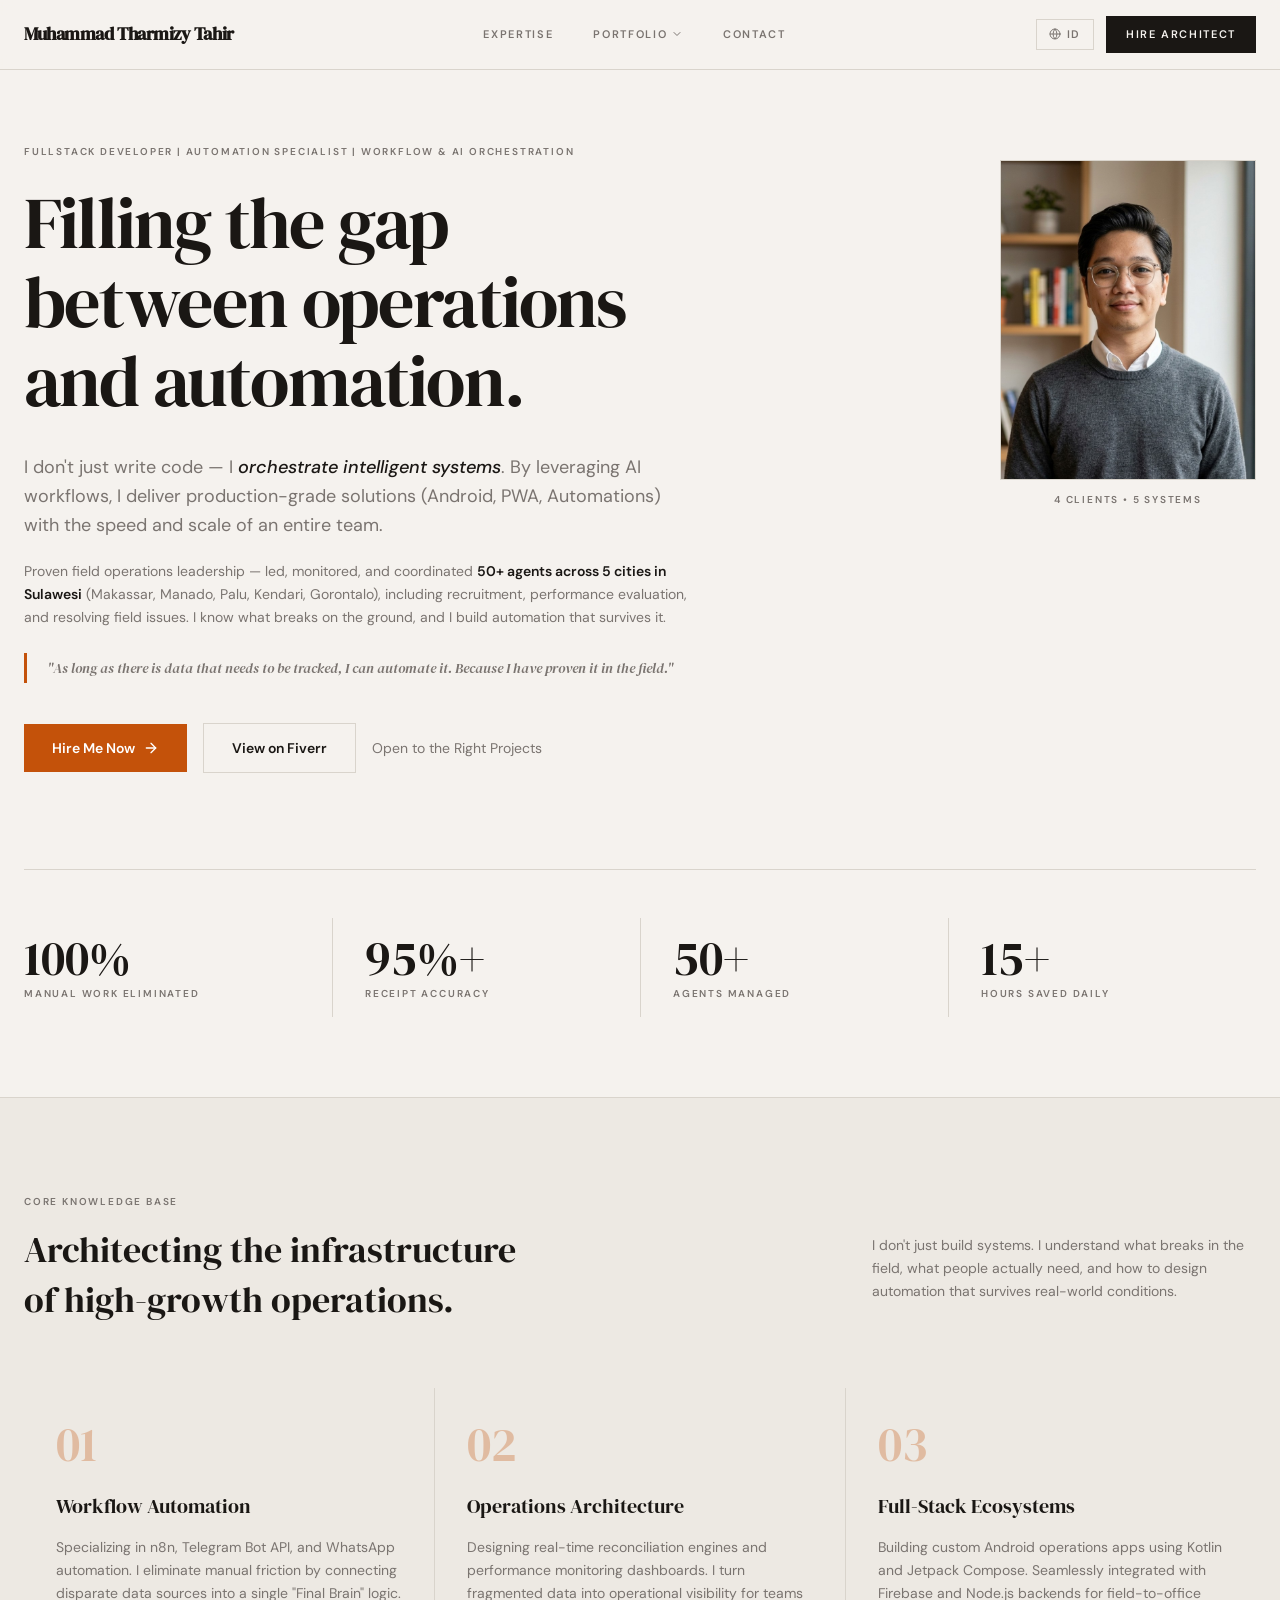
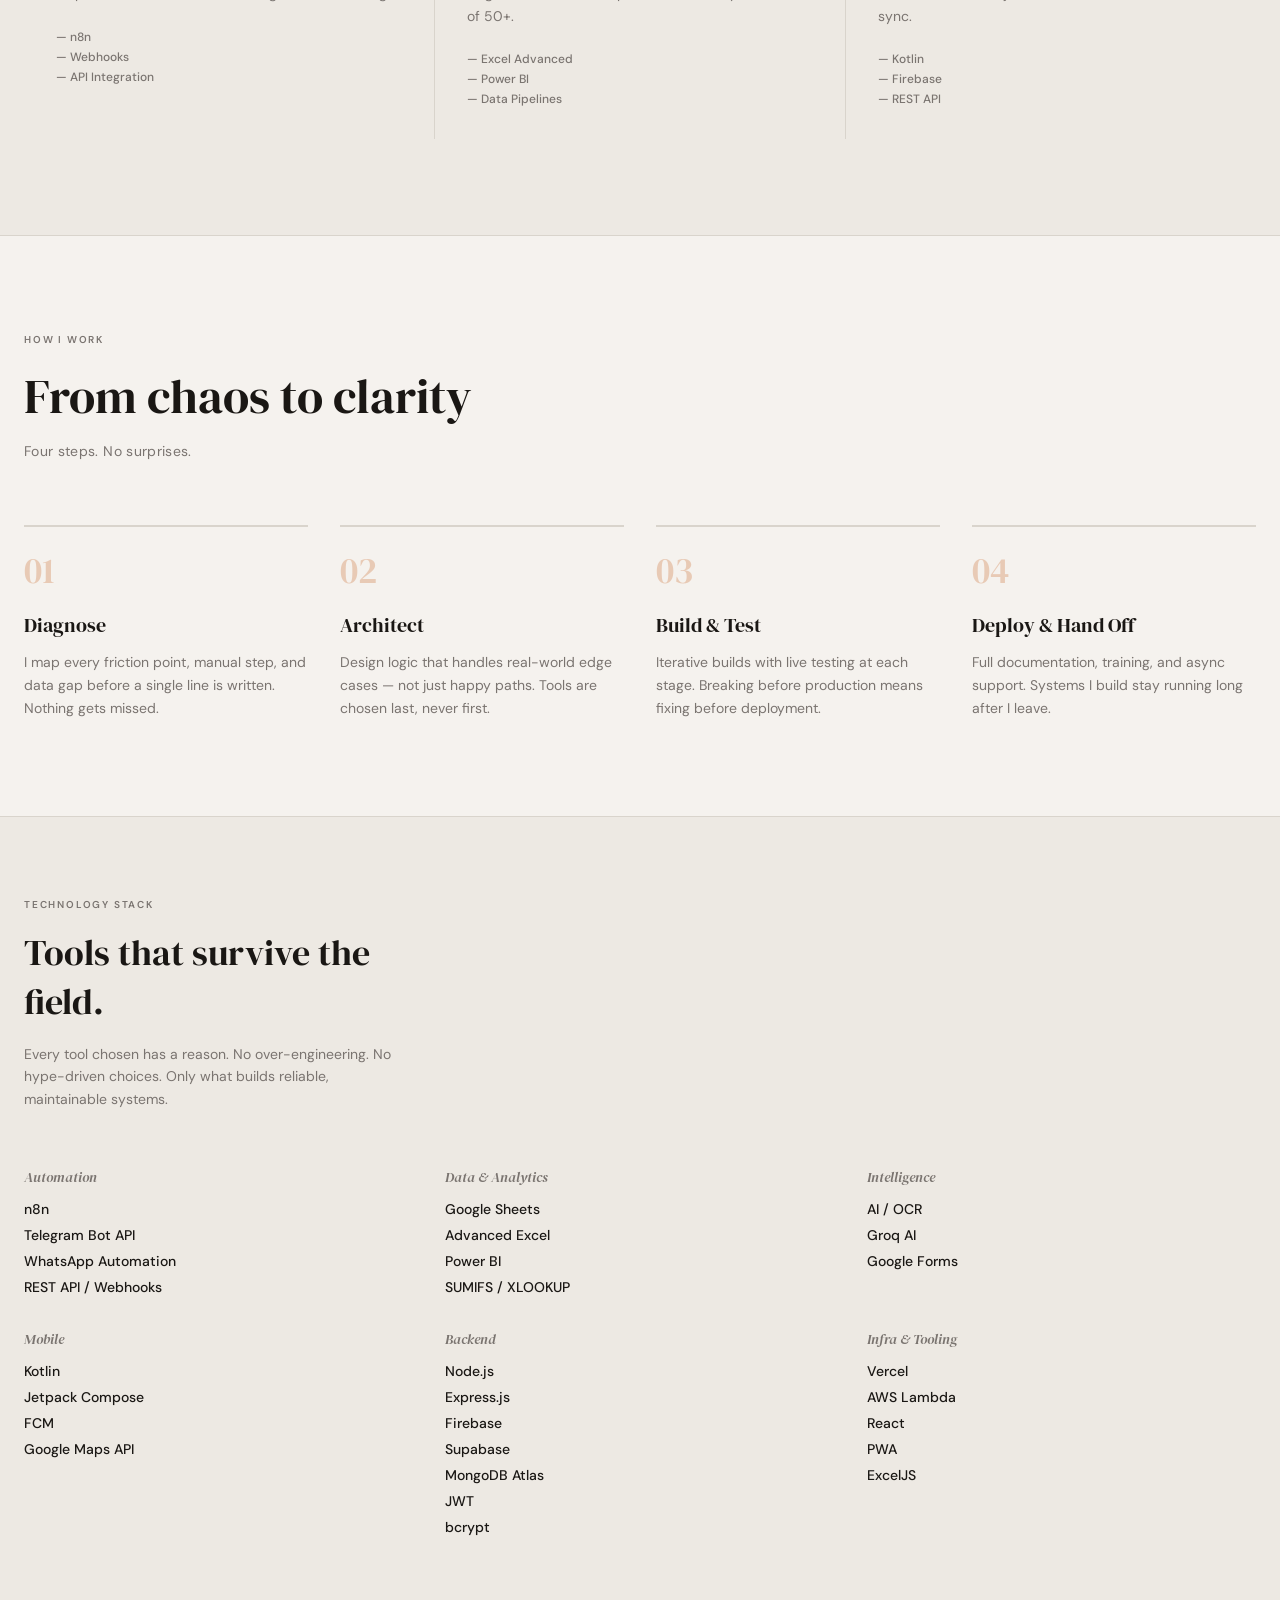
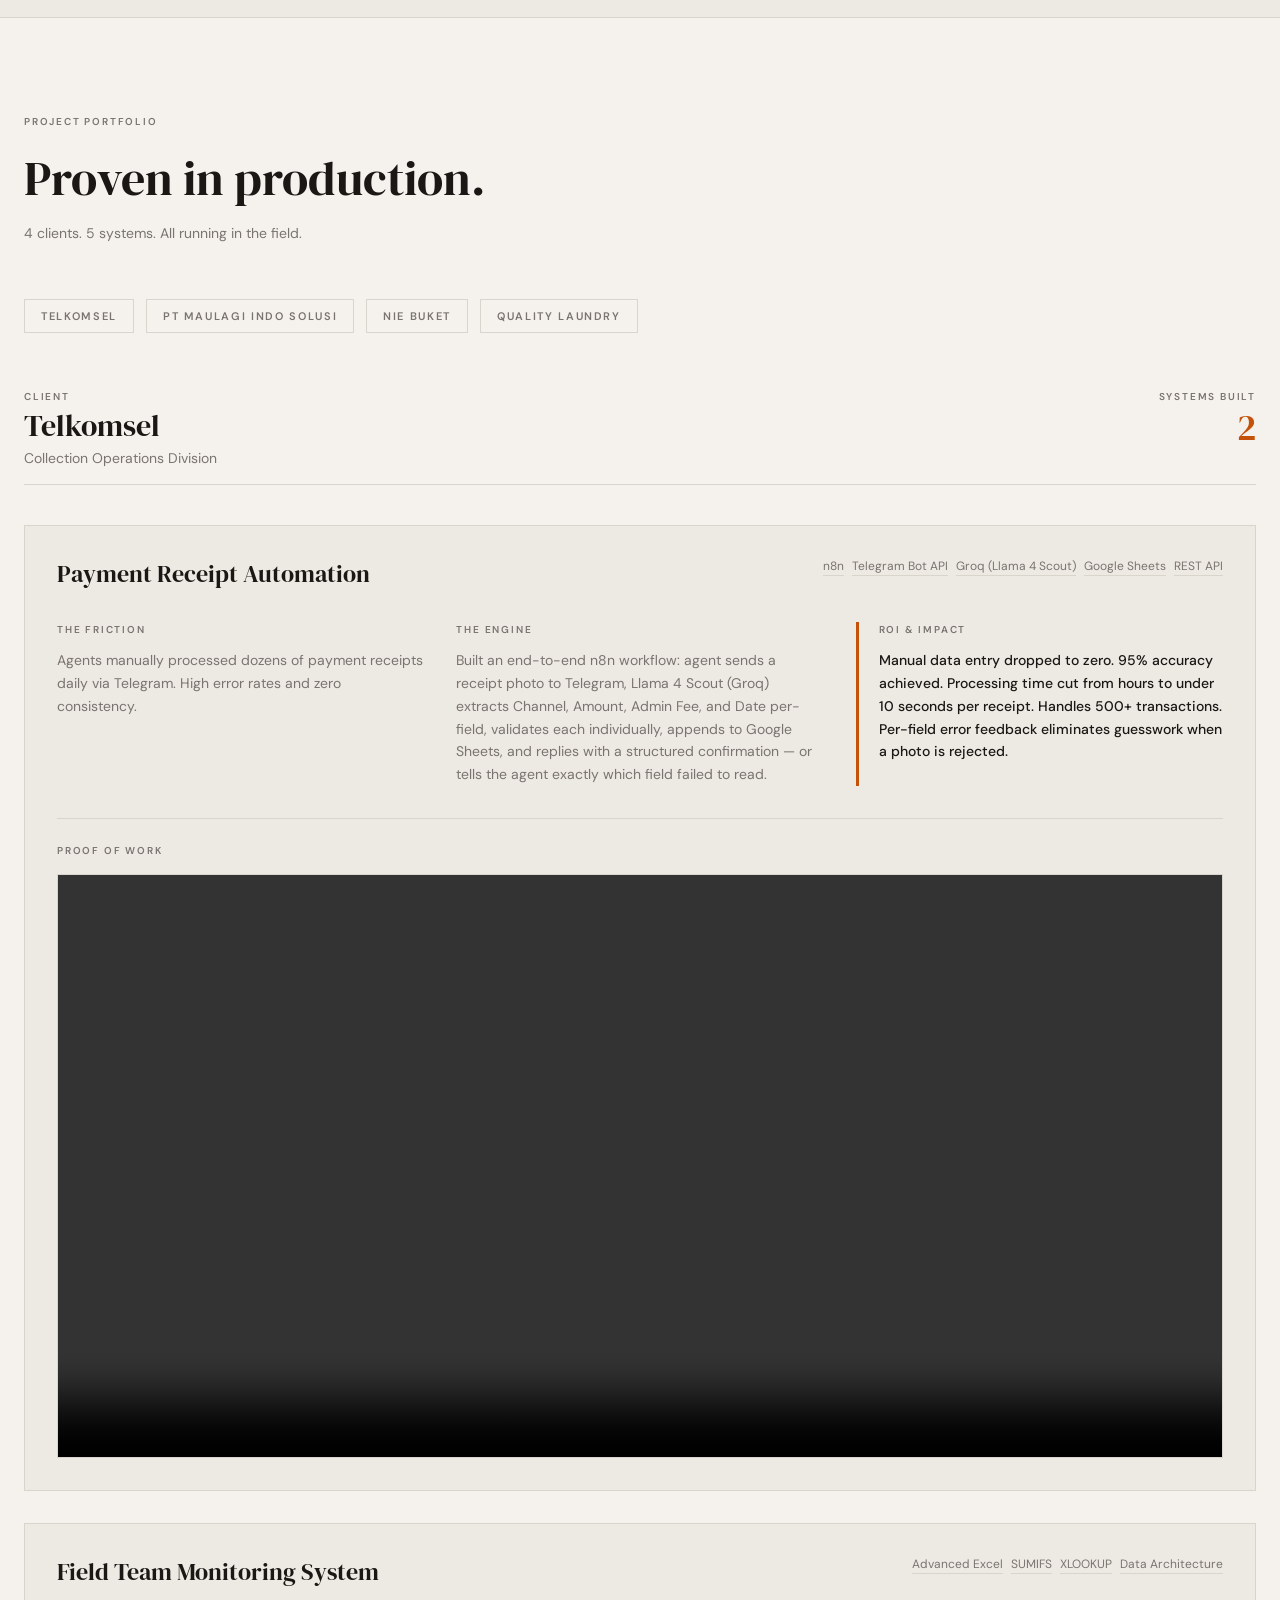
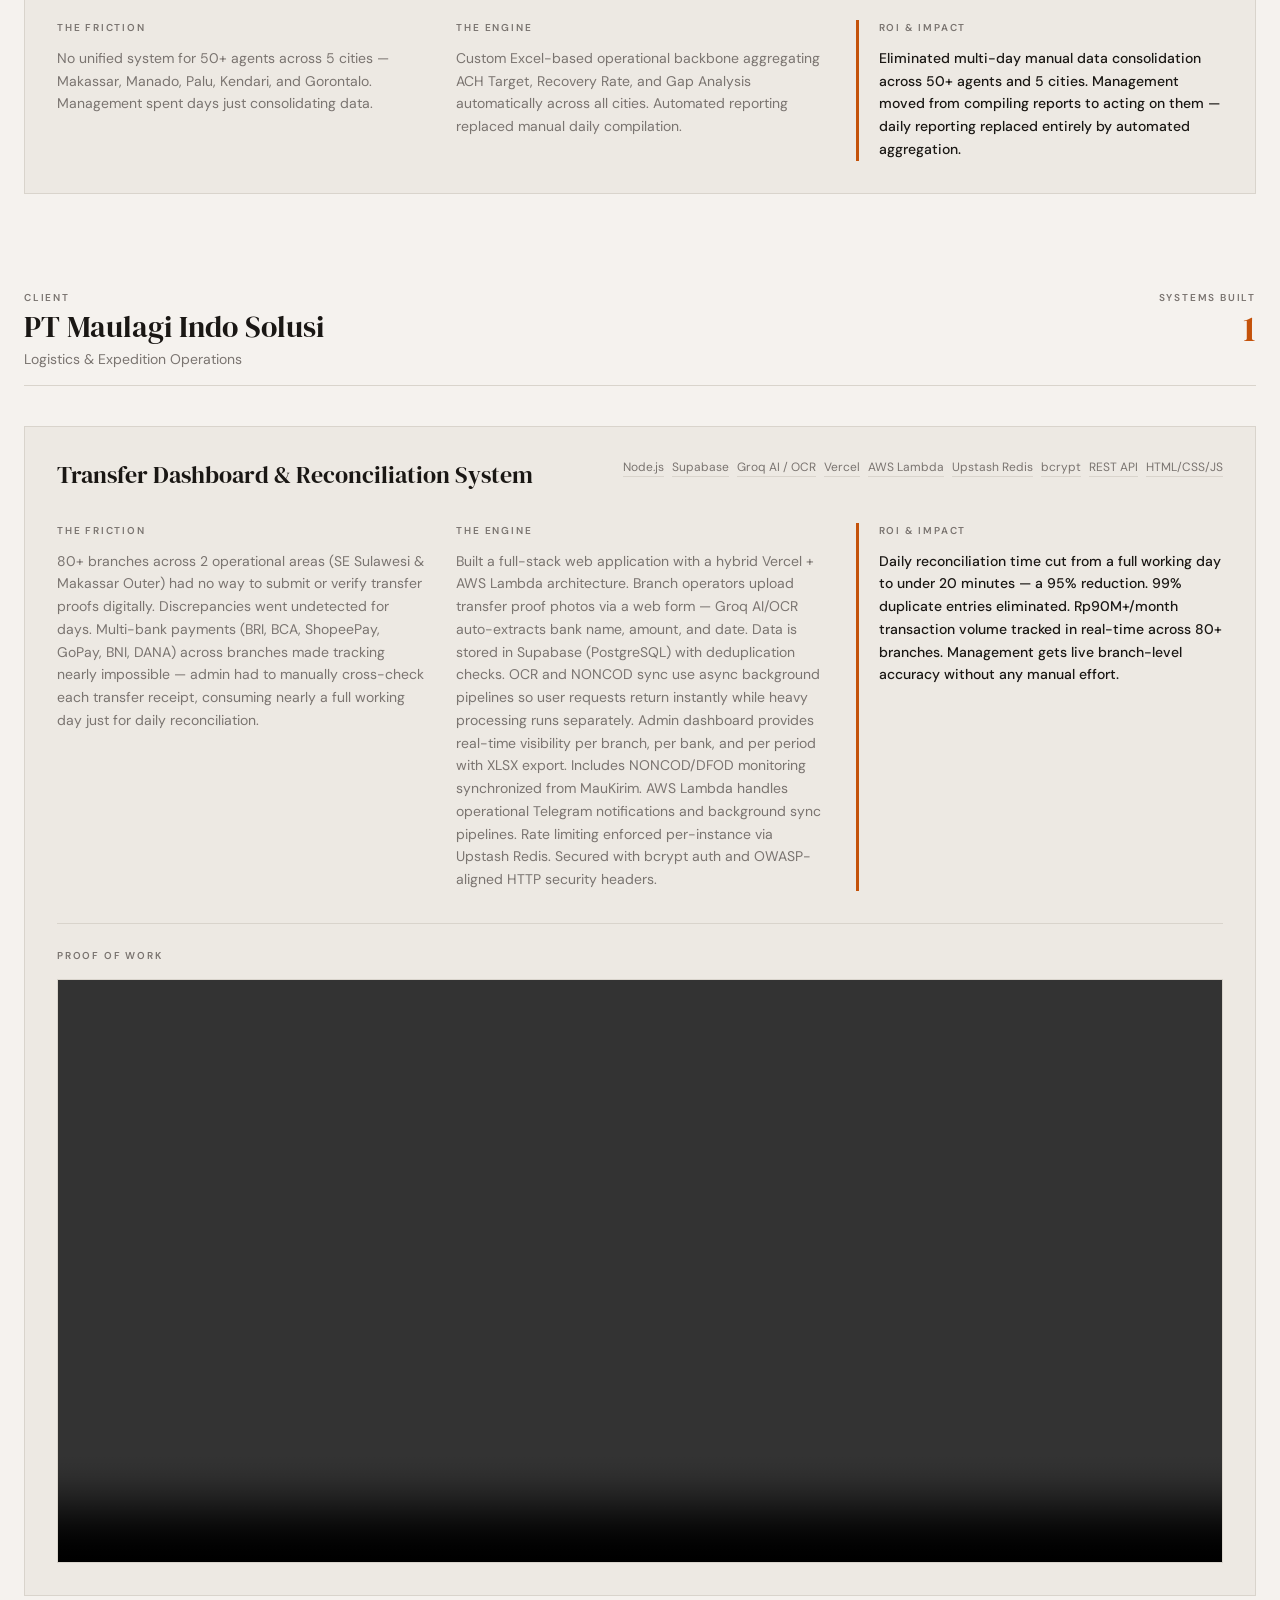
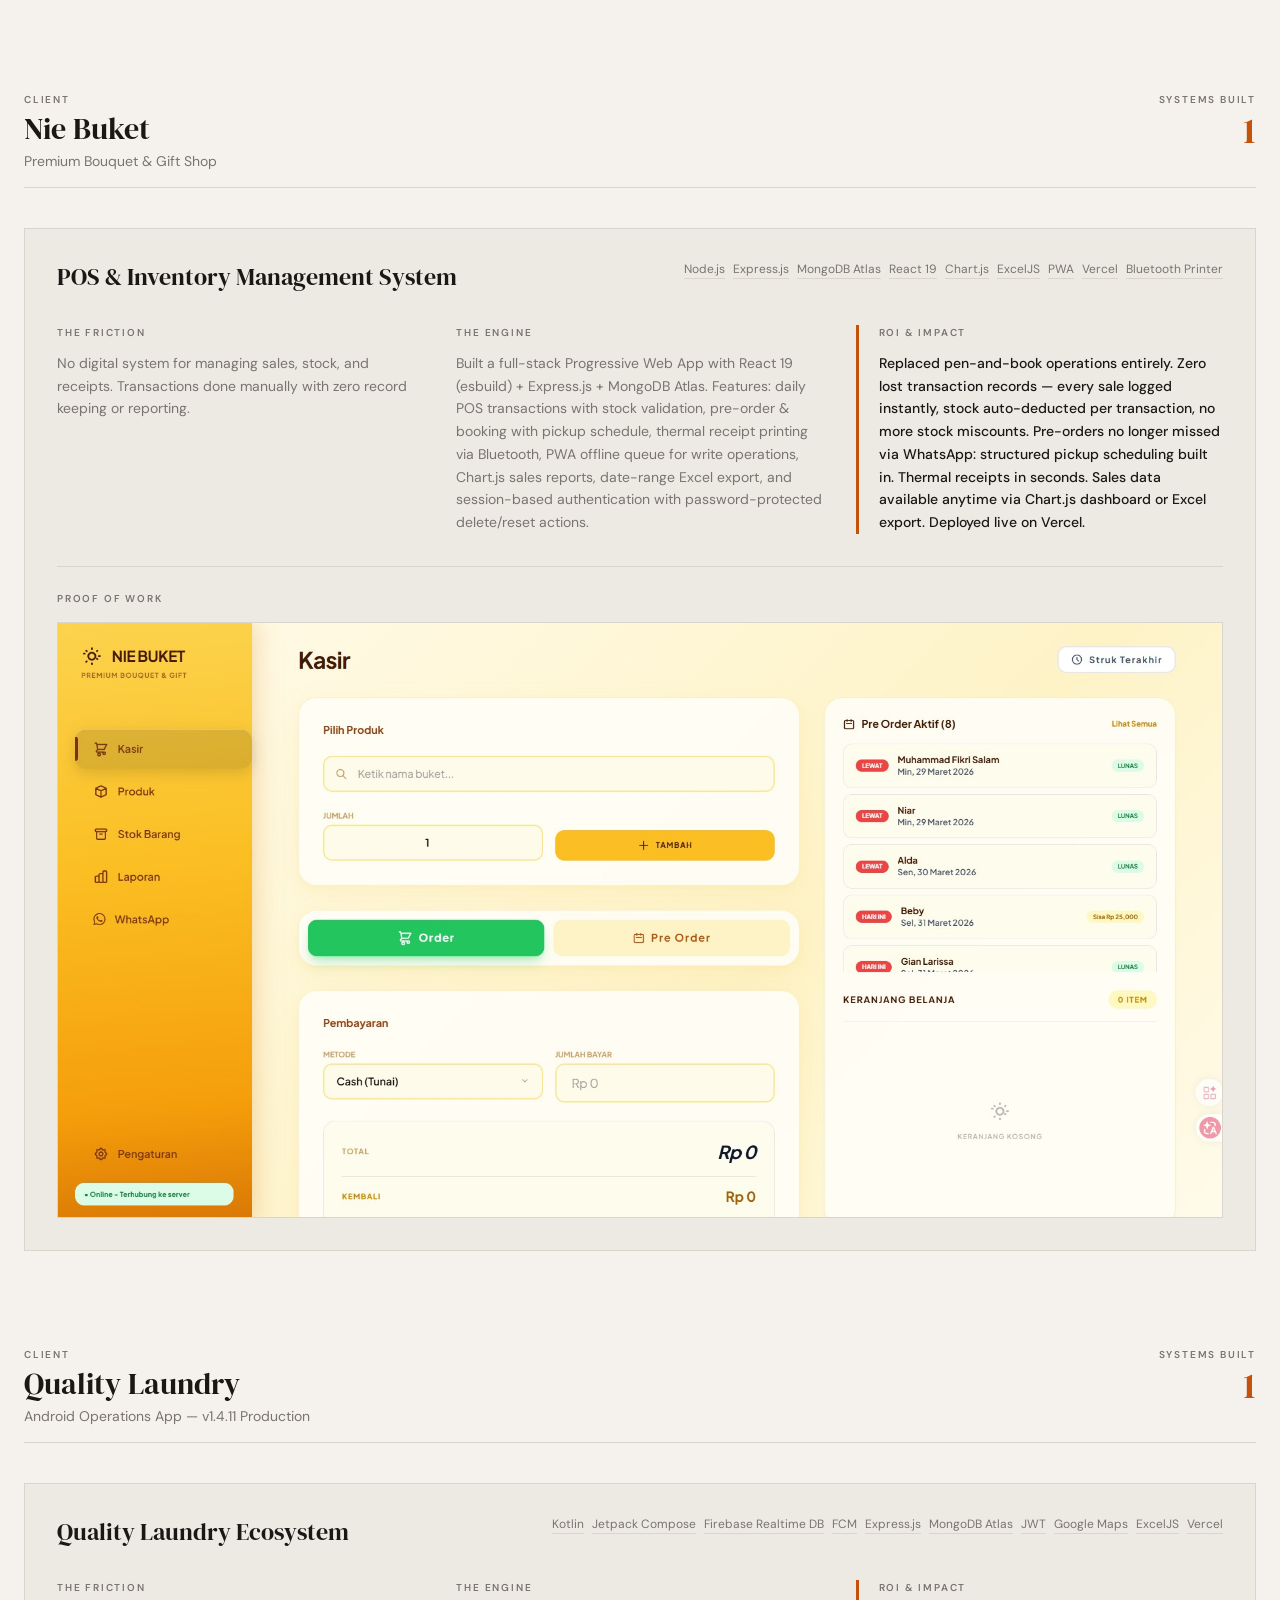
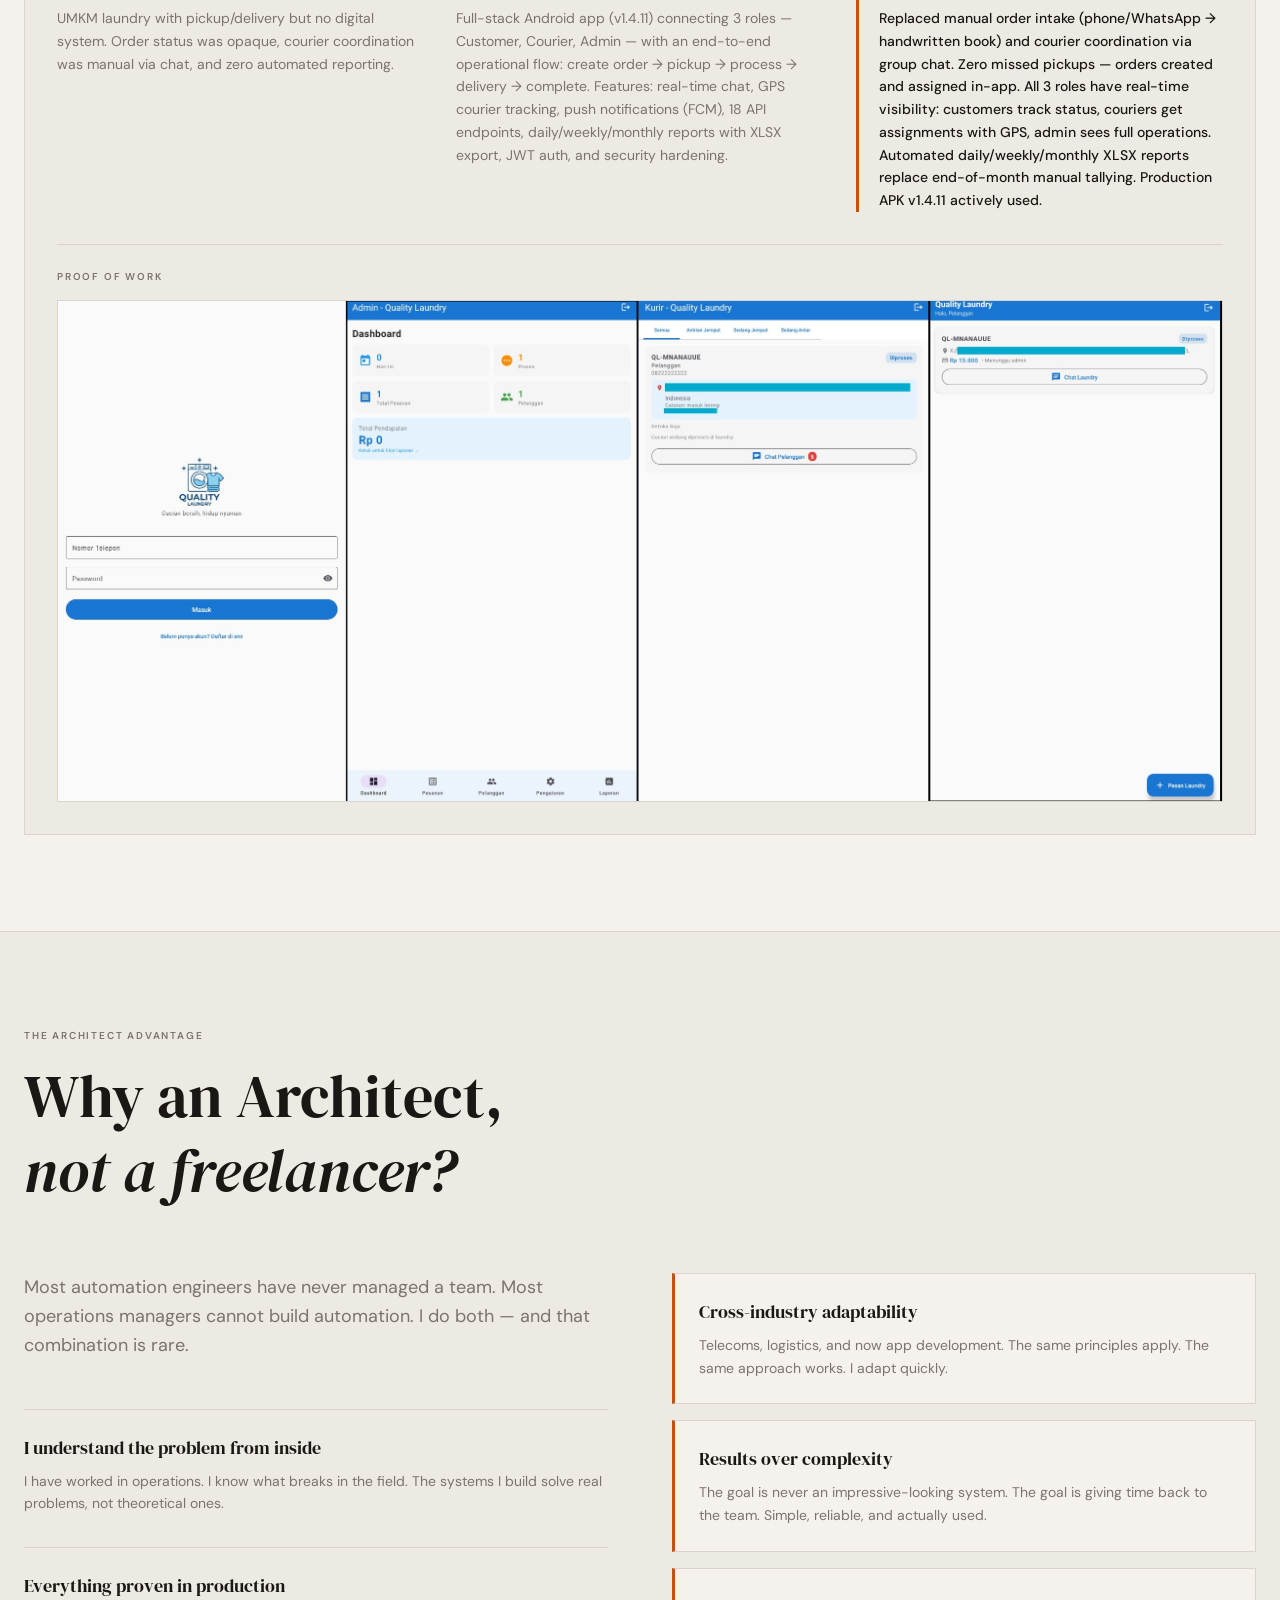
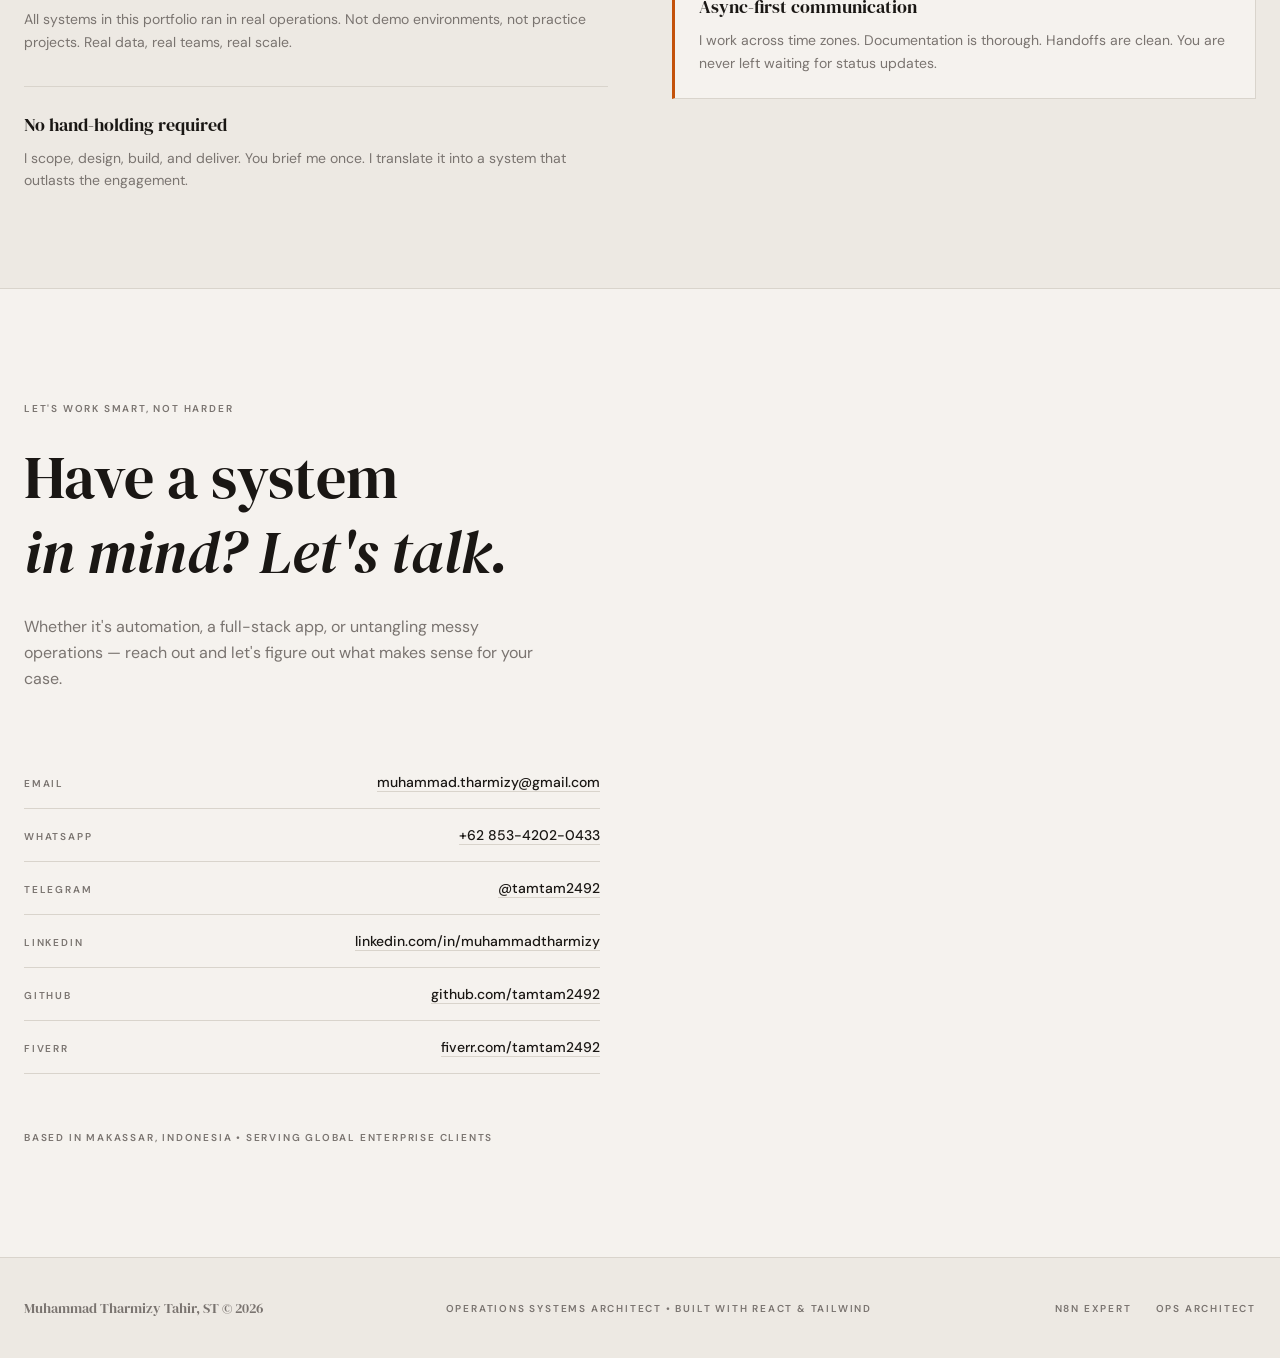
==== index.html @ 1081dd97 "fix: remove unverified 42%/8h metrics from field monitoring, update stats label" ====
<!doctype html>
<html lang="en">
  <head>
    <meta charset="UTF-8" />
    <meta name="viewport" content="width=device-width, initial-scale=1.0" />
    <title>Muhammad Tharmizy Tahir, ST | Operations Architect</title>
    <meta name="description" content="Muhammad Tharmizy Tahir, ST — Operations Systems Architect. Transforming operational chaos into automated precision." />
    <script type="module" crossorigin src="/assets/index-BEenuN61.js"></script>
    <link rel="stylesheet" crossorigin href="/assets/index-BIc-7aTi.css">
  </head>
  <body>
    <div id="root"></div>
  </body>
</html>
---- assets/index-BIc-7aTi.css ----
@import"https://fonts.googleapis.com/css2?family=DM+Serif+Display:ital@0;1&family=DM+Sans:ital,opsz,wght@0,9..40,300;0,9..40,400;0,9..40,500;0,9..40,600;1,9..40,300;1,9..40,400&display=swap";/*! tailwindcss v4.2.2 | MIT License | https://tailwindcss.com */@layer properties{@supports (((-webkit-hyphens:none)) and (not (margin-trim:inline))) or ((-moz-orient:inline) and (not (color:rgb(from red r g b)))){*,:before,:after,::backdrop{--tw-translate-x:0;--tw-translate-y:0;--tw-translate-z:0;--tw-scale-x:1;--tw-scale-y:1;--tw-scale-z:1;--tw-rotate-x:initial;--tw-rotate-y:initial;--tw-rotate-z:initial;--tw-skew-x:initial;--tw-skew-y:initial;--tw-space-y-reverse:0;--tw-border-style:solid;--tw-gradient-position:initial;--tw-gradient-from:#0000;--tw-gradient-via:#0000;--tw-gradient-to:#0000;--tw-gradient-stops:initial;--tw-gradient-via-stops:initial;--tw-gradient-from-position:0%;--tw-gradient-via-position:50%;--tw-gradient-to-position:100%;--tw-leading:initial;--tw-font-weight:initial;--tw-tracking:initial;--tw-shadow:0 0 #0000;--tw-shadow-color:initial;--tw-shadow-alpha:100%;--tw-inset-shadow:0 0 #0000;--tw-inset-shadow-color:initial;--tw-inset-shadow-alpha:100%;--tw-ring-color:initial;--tw-ring-shadow:0 0 #0000;--tw-inset-ring-color:initial;--tw-inset-ring-shadow:0 0 #0000;--tw-ring-inset:initial;--tw-ring-offset-width:0px;--tw-ring-offset-color:#fff;--tw-ring-offset-shadow:0 0 #0000;--tw-blur:initial;--tw-brightness:initial;--tw-contrast:initial;--tw-grayscale:initial;--tw-hue-rotate:initial;--tw-invert:initial;--tw-opacity:initial;--tw-saturate:initial;--tw-sepia:initial;--tw-drop-shadow:initial;--tw-drop-shadow-color:initial;--tw-drop-shadow-alpha:100%;--tw-drop-shadow-size:initial;--tw-backdrop-blur:initial;--tw-backdrop-brightness:initial;--tw-backdrop-contrast:initial;--tw-backdrop-grayscale:initial;--tw-backdrop-hue-rotate:initial;--tw-backdrop-invert:initial;--tw-backdrop-opacity:initial;--tw-backdrop-saturate:initial;--tw-backdrop-sepia:initial;--tw-ease:initial}}}@layer theme{:root,:host{--font-sans:"DM Sans", ui-sans-serif, system-ui, sans-serif;--font-serif:"DM Serif Display", Georgia, serif;--font-mono:ui-monospace, SFMono-Regular, monospace;--color-red-400:oklch(70.4% .191 22.216);--color-red-500:oklch(63.7% .237 25.331);--color-orange-400:oklch(75% .183 55.934);--color-orange-500:oklch(70.5% .213 47.604);--color-green-400:oklch(79.2% .209 151.711);--color-green-500:oklch(72.3% .219 149.579);--color-sky-400:oklch(74.6% .16 232.661);--color-sky-500:oklch(68.5% .169 237.323);--color-blue-400:oklch(70.7% .165 254.624);--color-indigo-600:oklch(51.1% .262 276.966);--color-purple-400:oklch(71.4% .203 305.504);--color-purple-500:oklch(62.7% .265 303.9);--color-purple-700:oklch(49.6% .265 301.924);--color-pink-400:oklch(71.8% .202 349.761);--color-pink-500:oklch(65.6% .241 354.308);--color-zinc-400:oklch(70.5% .015 286.067);--color-black:#000;--color-white:#fff;--spacing:.25rem;--container-sm:24rem;--container-lg:32rem;--container-xl:36rem;--container-2xl:42rem;--container-3xl:48rem;--container-4xl:56rem;--container-7xl:80rem;--text-xs:.75rem;--text-xs--line-height:calc(1 / .75);--text-sm:.875rem;--text-sm--line-height:calc(1.25 / .875);--text-base:1rem;--text-base--line-height: 1.5 ;--text-lg:1.125rem;--text-lg--line-height:calc(1.75 / 1.125);--text-xl:1.25rem;--text-xl--line-height:calc(1.75 / 1.25);--text-2xl:1.5rem;--text-2xl--line-height:calc(2 / 1.5);--text-3xl:1.875rem;--text-3xl--line-height: 1.2 ;--text-4xl:2.25rem;--text-4xl--line-height:calc(2.5 / 2.25);--text-5xl:3rem;--text-5xl--line-height:1;--text-6xl:3.75rem;--text-6xl--line-height:1;--text-7xl:4.5rem;--text-7xl--line-height:1;--text-8xl:6rem;--text-8xl--line-height:1;--font-weight-light:300;--font-weight-medium:500;--font-weight-semibold:600;--font-weight-bold:700;--font-weight-black:900;--tracking-tighter:-.05em;--tracking-tight:-.025em;--tracking-wide:.025em;--tracking-widest:.1em;--leading-tight:1.25;--leading-snug:1.375;--leading-relaxed:1.625;--radius-lg:.5rem;--radius-xl:.75rem;--radius-2xl:1rem;--ease-in:cubic-bezier(.4, 0, 1, 1);--ease-out:cubic-bezier(0, 0, .2, 1);--ease-in-out:cubic-bezier(.4, 0, .2, 1);--animate-pulse:pulse 2s cubic-bezier(.4, 0, .6, 1) infinite;--blur-sm:8px;--blur-md:12px;--blur-2xl:40px;--default-transition-duration:.15s;--default-transition-timing-function:cubic-bezier(.4, 0, .2, 1);--default-font-family:var(--font-sans);--default-mono-font-family:var(--font-mono);--color-brand-bg:#f5f2ee;--color-brand-surface:#ede9e3;--color-brand-border:#d9d4cc;--color-brand-text:#1a1714;--color-brand-muted:#7a7470;--color-brand-accent:#c4520a}}@layer base{*,:after,:before,::backdrop{box-sizing:border-box;border:0 solid;margin:0;padding:0}::file-selector-button{box-sizing:border-box;border:0 solid;margin:0;padding:0}html,:host{-webkit-text-size-adjust:100%;-moz-tab-size:4;tab-size:4;line-height:1.5;font-family:var(--default-font-family,ui-sans-serif, system-ui, sans-serif, "Apple Color Emoji", "Segoe UI Emoji", "Segoe UI Symbol", "Noto Color Emoji");font-feature-settings:var(--default-font-feature-settings,normal);font-variation-settings:var(--default-font-variation-settings,normal);-webkit-tap-highlight-color:transparent}hr{height:0;color:inherit;border-top-width:1px}abbr:where([title]){-webkit-text-decoration:underline dotted;text-decoration:underline dotted}h1,h2,h3,h4,h5,h6{font-size:inherit;font-weight:inherit}a{color:inherit;-webkit-text-decoration:inherit;text-decoration:inherit}b,strong{font-weight:bolder}code,kbd,samp,pre{font-family:var(--default-mono-font-family,ui-monospace, SFMono-Regular, Menlo, Monaco, Consolas, "Liberation Mono", "Courier New", monospace);font-feature-settings:var(--default-mono-font-feature-settings,normal);font-variation-settings:var(--default-mono-font-variation-settings,normal);font-size:1em}small{font-size:80%}sub,sup{vertical-align:baseline;font-size:75%;line-height:0;position:relative}sub{bottom:-.25em}sup{top:-.5em}table{text-indent:0;border-color:inherit;border-collapse:collapse}:-moz-focusring{outline:auto}progress{vertical-align:baseline}summary{display:list-item}ol,ul,menu{list-style:none}img,svg,video,canvas,audio,iframe,embed,object{vertical-align:middle;display:block}img,video{max-width:100%;height:auto}button,input,select,optgroup,textarea{font:inherit;font-feature-settings:inherit;font-variation-settings:inherit;letter-spacing:inherit;color:inherit;opacity:1;background-color:#0000;border-radius:0}::file-selector-button{font:inherit;font-feature-settings:inherit;font-variation-settings:inherit;letter-spacing:inherit;color:inherit;opacity:1;background-color:#0000;border-radius:0}:where(select:is([multiple],[size])) optgroup{font-weight:bolder}:where(select:is([multiple],[size])) optgroup option{padding-inline-start:20px}::file-selector-button{margin-inline-end:4px}::placeholder{opacity:1}@supports (not ((-webkit-appearance:-apple-pay-button))) or (contain-intrinsic-size:1px){::placeholder{color:currentColor}@supports (color:color-mix(in lab,red,red)){::placeholder{color:color-mix(in oklab,currentcolor 50%,transparent)}}}textarea{resize:vertical}::-webkit-search-decoration{-webkit-appearance:none}::-webkit-date-and-time-value{min-height:1lh;text-align:inherit}::-webkit-datetime-edit{display:inline-flex}::-webkit-datetime-edit-fields-wrapper{padding:0}::-webkit-datetime-edit{padding-block:0}::-webkit-datetime-edit-year-field{padding-block:0}::-webkit-datetime-edit-month-field{padding-block:0}::-webkit-datetime-edit-day-field{padding-block:0}::-webkit-datetime-edit-hour-field{padding-block:0}::-webkit-datetime-edit-minute-field{padding-block:0}::-webkit-datetime-edit-second-field{padding-block:0}::-webkit-datetime-edit-millisecond-field{padding-block:0}::-webkit-datetime-edit-meridiem-field{padding-block:0}::-webkit-calendar-picker-indicator{line-height:1}:-moz-ui-invalid{box-shadow:none}button,input:where([type=button],[type=reset],[type=submit]){-webkit-appearance:button;-moz-appearance:button;appearance:button}::file-selector-button{-webkit-appearance:button;-moz-appearance:button;appearance:button}::-webkit-inner-spin-button{height:auto}::-webkit-outer-spin-button{height:auto}[hidden]:where(:not([hidden=until-found])){display:none!important}body{background-color:var(--color-brand-bg);font-family:var(--font-sans);color:var(--color-brand-text);-webkit-font-smoothing:antialiased;-moz-osx-font-smoothing:grayscale}h1,h2,h3{font-family:var(--font-serif)}}@layer components;@layer utilities{.pointer-events-none{pointer-events:none}.visible{visibility:visible}.absolute{position:absolute}.fixed{position:fixed}.relative{position:relative}.inset-0{inset:calc(var(--spacing) * 0)}.start{inset-inline-start:var(--spacing)}.end{inset-inline-end:var(--spacing)}.top-0{top:calc(var(--spacing) * 0)}.top-1\/2{top:50%}.top-10{top:calc(var(--spacing) * 10)}.top-12{top:calc(var(--spacing) * 12)}.top-full{top:100%}.-right-3{right:calc(var(--spacing) * -3)}.right-1\/3{right:33.3333%}.right-1\/4{right:25%}.right-\[13\%\]{right:13%}.-bottom-3{bottom:calc(var(--spacing) * -3)}.bottom-0{bottom:calc(var(--spacing) * 0)}.bottom-20{bottom:calc(var(--spacing) * 20)}.left-0{left:calc(var(--spacing) * 0)}.left-1\/2{left:50%}.left-1\/3{left:33.3333%}.left-\[13\%\]{left:13%}.z-50{z-index:50}.mx-auto{margin-inline:auto}.mt-0\.5{margin-top:calc(var(--spacing) * .5)}.mt-1{margin-top:calc(var(--spacing) * 1)}.mt-2{margin-top:calc(var(--spacing) * 2)}.mt-3{margin-top:calc(var(--spacing) * 3)}.mt-4{margin-top:calc(var(--spacing) * 4)}.mt-8{margin-top:calc(var(--spacing) * 8)}.mt-24{margin-top:calc(var(--spacing) * 24)}.mt-28{margin-top:calc(var(--spacing) * 28)}.mb-1{margin-bottom:calc(var(--spacing) * 1)}.mb-2{margin-bottom:calc(var(--spacing) * 2)}.mb-3{margin-bottom:calc(var(--spacing) * 3)}.mb-4{margin-bottom:calc(var(--spacing) * 4)}.mb-5{margin-bottom:calc(var(--spacing) * 5)}.mb-6{margin-bottom:calc(var(--spacing) * 6)}.mb-8{margin-bottom:calc(var(--spacing) * 8)}.mb-10{margin-bottom:calc(var(--spacing) * 10)}.mb-12{margin-bottom:calc(var(--spacing) * 12)}.mb-14{margin-bottom:calc(var(--spacing) * 14)}.mb-16{margin-bottom:calc(var(--spacing) * 16)}.mb-20{margin-bottom:calc(var(--spacing) * 20)}.block{display:block}.contents{display:contents}.flex{display:flex}.grid{display:grid}.hidden{display:none}.inline{display:inline}.inline-block{display:inline-block}.inline-flex{display:inline-flex}.h-1\.5{height:calc(var(--spacing) * 1.5)}.h-2{height:calc(var(--spacing) * 2)}.h-3{height:calc(var(--spacing) * 3)}.h-4{height:calc(var(--spacing) * 4)}.h-5{height:calc(var(--spacing) * 5)}.h-6{height:calc(var(--spacing) * 6)}.h-7{height:calc(var(--spacing) * 7)}.h-8{height:calc(var(--spacing) * 8)}.h-9{height:calc(var(--spacing) * 9)}.h-12{height:calc(var(--spacing) * 12)}.h-48{height:calc(var(--spacing) * 48)}.h-64{height:calc(var(--spacing) * 64)}.h-80{height:calc(var(--spacing) * 80)}.h-\[400px\]{height:400px}.h-\[500px\]{height:500px}.h-fit{height:fit-content}.h-full{height:100%}.h-px{height:1px}.min-h-screen{min-height:100vh}.w-1\.5{width:calc(var(--spacing) * 1.5)}.w-2{width:calc(var(--spacing) * 2)}.w-3{width:calc(var(--spacing) * 3)}.w-4{width:calc(var(--spacing) * 4)}.w-5{width:calc(var(--spacing) * 5)}.w-6{width:calc(var(--spacing) * 6)}.w-7{width:calc(var(--spacing) * 7)}.w-8{width:calc(var(--spacing) * 8)}.w-9{width:calc(var(--spacing) * 9)}.w-12{width:calc(var(--spacing) * 12)}.w-48{width:calc(var(--spacing) * 48)}.w-52{width:calc(var(--spacing) * 52)}.w-80{width:calc(var(--spacing) * 80)}.w-\[500px\]{width:500px}.w-\[700px\]{width:700px}.w-\[800px\]{width:800px}.w-full{width:100%}.max-w-2xl{max-width:var(--container-2xl)}.max-w-3xl{max-width:var(--container-3xl)}.max-w-4xl{max-width:var(--container-4xl)}.max-w-7xl{max-width:var(--container-7xl)}.max-w-lg{max-width:var(--container-lg)}.max-w-sm{max-width:var(--container-sm)}.max-w-xl{max-width:var(--container-xl)}.flex-1{flex:1}.flex-shrink{flex-shrink:1}.shrink-0{flex-shrink:0}.-translate-x-1\/2{--tw-translate-x: -50% ;translate:var(--tw-translate-x) var(--tw-translate-y)}.-translate-y-1\/2{--tw-translate-y: -50% ;translate:var(--tw-translate-x) var(--tw-translate-y)}.scale-105{--tw-scale-x:105%;--tw-scale-y:105%;--tw-scale-z:105%;scale:var(--tw-scale-x) var(--tw-scale-y)}.rotate-180{rotate:180deg}.transform{transform:var(--tw-rotate-x,) var(--tw-rotate-y,) var(--tw-rotate-z,) var(--tw-skew-x,) var(--tw-skew-y,)}.animate-pulse{animation:var(--animate-pulse)}.cursor-default{cursor:default}.resize{resize:both}.grid-cols-1{grid-template-columns:repeat(1,minmax(0,1fr))}.grid-cols-2{grid-template-columns:repeat(2,minmax(0,1fr))}.flex-col{flex-direction:column}.flex-wrap{flex-wrap:wrap}.items-baseline{align-items:baseline}.items-center{align-items:center}.items-end{align-items:flex-end}.items-start{align-items:flex-start}.justify-between{justify-content:space-between}.justify-center{justify-content:center}.gap-1{gap:calc(var(--spacing) * 1)}.gap-1\.5{gap:calc(var(--spacing) * 1.5)}.gap-2{gap:calc(var(--spacing) * 2)}.gap-3{gap:calc(var(--spacing) * 3)}.gap-4{gap:calc(var(--spacing) * 4)}.gap-5{gap:calc(var(--spacing) * 5)}.gap-6{gap:calc(var(--spacing) * 6)}.gap-8{gap:calc(var(--spacing) * 8)}.gap-10{gap:calc(var(--spacing) * 10)}.gap-12{gap:calc(var(--spacing) * 12)}.gap-16{gap:calc(var(--spacing) * 16)}.gap-px{gap:1px}:where(.space-y-0>:not(:last-child)){--tw-space-y-reverse:0;margin-block-start:calc(calc(var(--spacing) * 0) * var(--tw-space-y-reverse));margin-block-end:calc(calc(var(--spacing) * 0) * calc(1 - var(--tw-space-y-reverse)))}:where(.space-y-1\.5>:not(:last-child)){--tw-space-y-reverse:0;margin-block-start:calc(calc(var(--spacing) * 1.5) * var(--tw-space-y-reverse));margin-block-end:calc(calc(var(--spacing) * 1.5) * calc(1 - var(--tw-space-y-reverse)))}:where(.space-y-4>:not(:last-child)){--tw-space-y-reverse:0;margin-block-start:calc(calc(var(--spacing) * 4) * var(--tw-space-y-reverse));margin-block-end:calc(calc(var(--spacing) * 4) * calc(1 - var(--tw-space-y-reverse)))}:where(.space-y-8>:not(:last-child)){--tw-space-y-reverse:0;margin-block-start:calc(calc(var(--spacing) * 8) * var(--tw-space-y-reverse));margin-block-end:calc(calc(var(--spacing) * 8) * calc(1 - var(--tw-space-y-reverse)))}:where(.space-y-10>:not(:last-child)){--tw-space-y-reverse:0;margin-block-start:calc(calc(var(--spacing) * 10) * var(--tw-space-y-reverse));margin-block-end:calc(calc(var(--spacing) * 10) * calc(1 - var(--tw-space-y-reverse)))}:where(.space-y-20>:not(:last-child)){--tw-space-y-reverse:0;margin-block-start:calc(calc(var(--spacing) * 20) * var(--tw-space-y-reverse));margin-block-end:calc(calc(var(--spacing) * 20) * calc(1 - var(--tw-space-y-reverse)))}:where(.space-y-24>:not(:last-child)){--tw-space-y-reverse:0;margin-block-start:calc(calc(var(--spacing) * 24) * var(--tw-space-y-reverse));margin-block-end:calc(calc(var(--spacing) * 24) * calc(1 - var(--tw-space-y-reverse)))}.overflow-hidden{overflow:hidden}.rounded{border-radius:.25rem}.rounded-2xl{border-radius:var(--radius-2xl)}.rounded-full{border-radius:3.40282e38px}.rounded-lg{border-radius:var(--radius-lg)}.rounded-xl{border-radius:var(--radius-xl)}.border{border-style:var(--tw-border-style);border-width:1px}.border-y{border-block-style:var(--tw-border-style);border-block-width:1px}.border-t{border-top-style:var(--tw-border-style);border-top-width:1px}.border-t-2{border-top-style:var(--tw-border-style);border-top-width:2px}.border-b{border-bottom-style:var(--tw-border-style);border-bottom-width:1px}.border-l-2{border-left-style:var(--tw-border-style);border-left-width:2px}.border-l-\[3px\]{border-left-style:var(--tw-border-style);border-left-width:3px}.border-\[\#1DBF73\]{border-color:#1dbf73}.border-black\/10{border-color:#0000001a}@supports (color:color-mix(in lab,red,red)){.border-black\/10{border-color:color-mix(in oklab,var(--color-black) 10%,transparent)}}.border-brand-accent{border-color:var(--color-brand-accent)}.border-brand-accent\/20{border-color:#c4520a33}@supports (color:color-mix(in lab,red,red)){.border-brand-accent\/20{border-color:color-mix(in oklab,var(--color-brand-accent) 20%,transparent)}}.border-brand-border{border-color:var(--color-brand-border)}.border-brand-border\/60{border-color:#d9d4cc99}@supports (color:color-mix(in lab,red,red)){.border-brand-border\/60{border-color:color-mix(in oklab,var(--color-brand-border) 60%,transparent)}}.border-orange-500\/30{border-color:#fe6e004d}@supports (color:color-mix(in lab,red,red)){.border-orange-500\/30{border-color:color-mix(in oklab,var(--color-orange-500) 30%,transparent)}}.border-pink-500\/30{border-color:#f6339a4d}@supports (color:color-mix(in lab,red,red)){.border-pink-500\/30{border-color:color-mix(in oklab,var(--color-pink-500) 30%,transparent)}}.border-purple-500\/30{border-color:#ac4bff4d}@supports (color:color-mix(in lab,red,red)){.border-purple-500\/30{border-color:color-mix(in oklab,var(--color-purple-500) 30%,transparent)}}.border-red-500\/30{border-color:#fb2c364d}@supports (color:color-mix(in lab,red,red)){.border-red-500\/30{border-color:color-mix(in oklab,var(--color-red-500) 30%,transparent)}}.border-l-brand-accent{border-left-color:var(--color-brand-accent)}.bg-\[\#0A66C2\]\/10{background-color:#0a66c21a}.bg-black{background-color:var(--color-black)}.bg-brand-accent{background-color:var(--color-brand-accent)}.bg-brand-accent\/5{background-color:#c4520a0d}@supports (color:color-mix(in lab,red,red)){.bg-brand-accent\/5{background-color:color-mix(in oklab,var(--color-brand-accent) 5%,transparent)}}.bg-brand-accent\/8{background-color:#c4520a14}@supports (color:color-mix(in lab,red,red)){.bg-brand-accent\/8{background-color:color-mix(in oklab,var(--color-brand-accent) 8%,transparent)}}.bg-brand-accent\/10{background-color:#c4520a1a}@supports (color:color-mix(in lab,red,red)){.bg-brand-accent\/10{background-color:color-mix(in oklab,var(--color-brand-accent) 10%,transparent)}}.bg-brand-accent\/20{background-color:#c4520a33}@supports (color:color-mix(in lab,red,red)){.bg-brand-accent\/20{background-color:color-mix(in oklab,var(--color-brand-accent) 20%,transparent)}}.bg-brand-bg{background-color:var(--color-brand-bg)}.bg-brand-bg\/95{background-color:#f5f2eef2}@supports (color:color-mix(in lab,red,red)){.bg-brand-bg\/95{background-color:color-mix(in oklab,var(--color-brand-bg) 95%,transparent)}}.bg-brand-border{background-color:var(--color-brand-border)}.bg-brand-border\/40{background-color:#d9d4cc66}@supports (color:color-mix(in lab,red,red)){.bg-brand-border\/40{background-color:color-mix(in oklab,var(--color-brand-border) 40%,transparent)}}.bg-brand-surface{background-color:var(--color-brand-surface)}.bg-brand-text{background-color:var(--color-brand-text)}.bg-green-500{background-color:var(--color-green-500)}.bg-green-500\/10{background-color:#00c7581a}@supports (color:color-mix(in lab,red,red)){.bg-green-500\/10{background-color:color-mix(in oklab,var(--color-green-500) 10%,transparent)}}.bg-indigo-600{background-color:var(--color-indigo-600)}.bg-orange-500\/5{background-color:#fe6e000d}@supports (color:color-mix(in lab,red,red)){.bg-orange-500\/5{background-color:color-mix(in oklab,var(--color-orange-500) 5%,transparent)}}.bg-pink-500\/5{background-color:#f6339a0d}@supports (color:color-mix(in lab,red,red)){.bg-pink-500\/5{background-color:color-mix(in oklab,var(--color-pink-500) 5%,transparent)}}.bg-purple-500\/5{background-color:#ac4bff0d}@supports (color:color-mix(in lab,red,red)){.bg-purple-500\/5{background-color:color-mix(in oklab,var(--color-purple-500) 5%,transparent)}}.bg-purple-700{background-color:var(--color-purple-700)}.bg-red-500\/5{background-color:#fb2c360d}@supports (color:color-mix(in lab,red,red)){.bg-red-500\/5{background-color:color-mix(in oklab,var(--color-red-500) 5%,transparent)}}.bg-sky-500\/10{background-color:#00a5ef1a}@supports (color:color-mix(in lab,red,red)){.bg-sky-500\/10{background-color:color-mix(in oklab,var(--color-sky-500) 10%,transparent)}}.bg-white{background-color:var(--color-white)}.bg-white\/5{background-color:#ffffff0d}@supports (color:color-mix(in lab,red,red)){.bg-white\/5{background-color:color-mix(in oklab,var(--color-white) 5%,transparent)}}.bg-gradient-to-r{--tw-gradient-position:to right in oklab;background-image:linear-gradient(var(--tw-gradient-stops))}.from-transparent{--tw-gradient-from:transparent;--tw-gradient-stops:var(--tw-gradient-via-stops,var(--tw-gradient-position), var(--tw-gradient-from) var(--tw-gradient-from-position), var(--tw-gradient-to) var(--tw-gradient-to-position))}.via-brand-border{--tw-gradient-via:var(--color-brand-border);--tw-gradient-via-stops:var(--tw-gradient-position), var(--tw-gradient-from) var(--tw-gradient-from-position), var(--tw-gradient-via) var(--tw-gradient-via-position), var(--tw-gradient-to) var(--tw-gradient-to-position);--tw-gradient-stops:var(--tw-gradient-via-stops)}.to-transparent{--tw-gradient-to:transparent;--tw-gradient-stops:var(--tw-gradient-via-stops,var(--tw-gradient-position), var(--tw-gradient-from) var(--tw-gradient-from-position), var(--tw-gradient-to) var(--tw-gradient-to-position))}.object-cover{object-fit:cover}.object-top{object-position:top}.p-4{padding:calc(var(--spacing) * 4)}.p-5{padding:calc(var(--spacing) * 5)}.p-6{padding:calc(var(--spacing) * 6)}.p-8{padding:calc(var(--spacing) * 8)}.px-2{padding-inline:calc(var(--spacing) * 2)}.px-3{padding-inline:calc(var(--spacing) * 3)}.px-4{padding-inline:calc(var(--spacing) * 4)}.px-5{padding-inline:calc(var(--spacing) * 5)}.px-6{padding-inline:calc(var(--spacing) * 6)}.px-7{padding-inline:calc(var(--spacing) * 7)}.px-8{padding-inline:calc(var(--spacing) * 8)}.py-0\.5{padding-block:calc(var(--spacing) * .5)}.py-1{padding-block:calc(var(--spacing) * 1)}.py-1\.5{padding-block:calc(var(--spacing) * 1.5)}.py-2{padding-block:calc(var(--spacing) * 2)}.py-2\.5{padding-block:calc(var(--spacing) * 2.5)}.py-3{padding-block:calc(var(--spacing) * 3)}.py-3\.5{padding-block:calc(var(--spacing) * 3.5)}.py-4{padding-block:calc(var(--spacing) * 4)}.py-10{padding-block:calc(var(--spacing) * 10)}.py-14{padding-block:calc(var(--spacing) * 14)}.py-20{padding-block:calc(var(--spacing) * 20)}.py-24{padding-block:calc(var(--spacing) * 24)}.py-28{padding-block:calc(var(--spacing) * 28)}.py-32{padding-block:calc(var(--spacing) * 32)}.pt-6{padding-top:calc(var(--spacing) * 6)}.pt-12{padding-top:calc(var(--spacing) * 12)}.pt-14{padding-top:calc(var(--spacing) * 14)}.pt-36{padding-top:calc(var(--spacing) * 36)}.pr-8{padding-right:calc(var(--spacing) * 8)}.pb-1{padding-bottom:calc(var(--spacing) * 1)}.pb-4{padding-bottom:calc(var(--spacing) * 4)}.pb-20{padding-bottom:calc(var(--spacing) * 20)}.pb-24{padding-bottom:calc(var(--spacing) * 24)}.pb-px{padding-bottom:1px}.pl-5{padding-left:calc(var(--spacing) * 5)}.text-center{text-align:center}.text-right{text-align:right}.font-mono{font-family:var(--font-mono)}.font-serif{font-family:var(--font-serif)}.text-2xl{font-size:var(--text-2xl);line-height:var(--tw-leading,var(--text-2xl--line-height))}.text-3xl{font-size:var(--text-3xl);line-height:var(--tw-leading,var(--text-3xl--line-height))}.text-4xl{font-size:var(--text-4xl);line-height:var(--tw-leading,var(--text-4xl--line-height))}.text-5xl{font-size:var(--text-5xl);line-height:var(--tw-leading,var(--text-5xl--line-height))}.text-6xl{font-size:var(--text-6xl);line-height:var(--tw-leading,var(--text-6xl--line-height))}.text-base{font-size:var(--text-base);line-height:var(--tw-leading,var(--text-base--line-height))}.text-lg{font-size:var(--text-lg);line-height:var(--tw-leading,var(--text-lg--line-height))}.text-sm{font-size:var(--text-sm);line-height:var(--tw-leading,var(--text-sm--line-height))}.text-xl{font-size:var(--text-xl);line-height:var(--tw-leading,var(--text-xl--line-height))}.text-xs{font-size:var(--text-xs);line-height:var(--tw-leading,var(--text-xs--line-height))}.text-\[10px\]{font-size:10px}.text-\[11px\]{font-size:11px}.leading-\[1\.0\]{--tw-leading:1;line-height:1}.leading-\[1\.1\]{--tw-leading:1.1;line-height:1.1}.leading-none{--tw-leading:1;line-height:1}.leading-relaxed{--tw-leading:var(--leading-relaxed);line-height:var(--leading-relaxed)}.leading-snug{--tw-leading:var(--leading-snug);line-height:var(--leading-snug)}.leading-tight{--tw-leading:var(--leading-tight);line-height:var(--leading-tight)}.font-black{--tw-font-weight:var(--font-weight-black);font-weight:var(--font-weight-black)}.font-bold{--tw-font-weight:var(--font-weight-bold);font-weight:var(--font-weight-bold)}.font-light{--tw-font-weight:var(--font-weight-light);font-weight:var(--font-weight-light)}.font-medium{--tw-font-weight:var(--font-weight-medium);font-weight:var(--font-weight-medium)}.font-semibold{--tw-font-weight:var(--font-weight-semibold);font-weight:var(--font-weight-semibold)}.tracking-\[0\.2em\]{--tw-tracking:.2em;letter-spacing:.2em}.tracking-\[0\.3em\]{--tw-tracking:.3em;letter-spacing:.3em}.tracking-\[0\.4em\]{--tw-tracking:.4em;letter-spacing:.4em}.tracking-\[0\.15em\]{--tw-tracking:.15em;letter-spacing:.15em}.tracking-tight{--tw-tracking:var(--tracking-tight);letter-spacing:var(--tracking-tight)}.tracking-tighter{--tw-tracking:var(--tracking-tighter);letter-spacing:var(--tracking-tighter)}.tracking-wide{--tw-tracking:var(--tracking-wide);letter-spacing:var(--tracking-wide)}.tracking-widest{--tw-tracking:var(--tracking-widest);letter-spacing:var(--tracking-widest)}.text-\[\#0A66C2\]{color:#0a66c2}.text-\[\#1DBF73\]{color:#1dbf73}.text-black{color:var(--color-black)}.text-blue-400{color:var(--color-blue-400)}.text-brand-accent{color:var(--color-brand-accent)}.text-brand-accent\/25{color:#c4520a40}@supports (color:color-mix(in lab,red,red)){.text-brand-accent\/25{color:color-mix(in oklab,var(--color-brand-accent) 25%,transparent)}}.text-brand-accent\/30{color:#c4520a4d}@supports (color:color-mix(in lab,red,red)){.text-brand-accent\/30{color:color-mix(in oklab,var(--color-brand-accent) 30%,transparent)}}.text-brand-bg{color:var(--color-brand-bg)}.text-brand-muted{color:var(--color-brand-muted)}.text-brand-text{color:var(--color-brand-text)}.text-green-400{color:var(--color-green-400)}.text-orange-400{color:var(--color-orange-400)}.text-pink-400{color:var(--color-pink-400)}.text-purple-400{color:var(--color-purple-400)}.text-red-400{color:var(--color-red-400)}.text-sky-400{color:var(--color-sky-400)}.text-white{color:var(--color-white)}.uppercase{text-transform:uppercase}.italic{font-style:italic}.underline{text-decoration-line:underline}.decoration-brand-border{-webkit-text-decoration-color:var(--color-brand-border);text-decoration-color:var(--color-brand-border)}.underline-offset-4{text-underline-offset:4px}.opacity-15{opacity:.15}.opacity-20{opacity:.2}.opacity-25{opacity:.25}.opacity-60{opacity:.6}.opacity-70{opacity:.7}.shadow-xl{--tw-shadow:0 20px 25px -5px var(--tw-shadow-color,#0000001a), 0 8px 10px -6px var(--tw-shadow-color,#0000001a);box-shadow:var(--tw-inset-shadow),var(--tw-inset-ring-shadow),var(--tw-ring-offset-shadow),var(--tw-ring-shadow),var(--tw-shadow)}.blur{--tw-blur:blur(8px);filter:var(--tw-blur,) var(--tw-brightness,) var(--tw-contrast,) var(--tw-grayscale,) var(--tw-hue-rotate,) var(--tw-invert,) var(--tw-saturate,) var(--tw-sepia,) var(--tw-drop-shadow,)}.blur-2xl{--tw-blur:blur(var(--blur-2xl));filter:var(--tw-blur,) var(--tw-brightness,) var(--tw-contrast,) var(--tw-grayscale,) var(--tw-hue-rotate,) var(--tw-invert,) var(--tw-saturate,) var(--tw-sepia,) var(--tw-drop-shadow,)}.blur-\[80px\]{--tw-blur:blur(80px);filter:var(--tw-blur,) var(--tw-brightness,) var(--tw-contrast,) var(--tw-grayscale,) var(--tw-hue-rotate,) var(--tw-invert,) var(--tw-saturate,) var(--tw-sepia,) var(--tw-drop-shadow,)}.blur-\[120px\]{--tw-blur:blur(120px);filter:var(--tw-blur,) var(--tw-brightness,) var(--tw-contrast,) var(--tw-grayscale,) var(--tw-hue-rotate,) var(--tw-invert,) var(--tw-saturate,) var(--tw-sepia,) var(--tw-drop-shadow,)}.blur-\[150px\]{--tw-blur:blur(150px);filter:var(--tw-blur,) var(--tw-brightness,) var(--tw-contrast,) var(--tw-grayscale,) var(--tw-hue-rotate,) var(--tw-invert,) var(--tw-saturate,) var(--tw-sepia,) var(--tw-drop-shadow,)}.blur-\[160px\]{--tw-blur:blur(160px);filter:var(--tw-blur,) var(--tw-brightness,) var(--tw-contrast,) var(--tw-grayscale,) var(--tw-hue-rotate,) var(--tw-invert,) var(--tw-saturate,) var(--tw-sepia,) var(--tw-drop-shadow,)}.drop-shadow{--tw-drop-shadow-size:drop-shadow(0 1px 2px var(--tw-drop-shadow-color,#0000001a)) drop-shadow(0 1px 1px var(--tw-drop-shadow-color,#0000000f));--tw-drop-shadow:drop-shadow(0 1px 2px #0000001a) drop-shadow(0 1px 1px #0000000f);filter:var(--tw-blur,) var(--tw-brightness,) var(--tw-contrast,) var(--tw-grayscale,) var(--tw-hue-rotate,) var(--tw-invert,) var(--tw-saturate,) var(--tw-sepia,) var(--tw-drop-shadow,)}.filter{filter:var(--tw-blur,) var(--tw-brightness,) var(--tw-contrast,) var(--tw-grayscale,) var(--tw-hue-rotate,) var(--tw-invert,) var(--tw-saturate,) var(--tw-sepia,) var(--tw-drop-shadow,)}.backdrop-blur-sm{--tw-backdrop-blur:blur(var(--blur-sm));-webkit-backdrop-filter:var(--tw-backdrop-blur,) var(--tw-backdrop-brightness,) var(--tw-backdrop-contrast,) var(--tw-backdrop-grayscale,) var(--tw-backdrop-hue-rotate,) var(--tw-backdrop-invert,) var(--tw-backdrop-opacity,) var(--tw-backdrop-saturate,) var(--tw-backdrop-sepia,);backdrop-filter:var(--tw-backdrop-blur,) var(--tw-backdrop-brightness,) var(--tw-backdrop-contrast,) var(--tw-backdrop-grayscale,) var(--tw-backdrop-hue-rotate,) var(--tw-backdrop-invert,) var(--tw-backdrop-opacity,) var(--tw-backdrop-saturate,) var(--tw-backdrop-sepia,)}.transition{transition-property:color,background-color,border-color,outline-color,text-decoration-color,fill,stroke,--tw-gradient-from,--tw-gradient-via,--tw-gradient-to,opacity,box-shadow,transform,translate,scale,rotate,filter,-webkit-backdrop-filter,backdrop-filter,display,content-visibility,overlay,pointer-events;transition-timing-function:var(--tw-ease,var(--default-transition-timing-function));transition-duration:var(--tw-duration,var(--default-transition-duration))}.transition-all{transition-property:all;transition-timing-function:var(--tw-ease,var(--default-transition-timing-function));transition-duration:var(--tw-duration,var(--default-transition-duration))}.transition-colors{transition-property:color,background-color,border-color,outline-color,text-decoration-color,fill,stroke,--tw-gradient-from,--tw-gradient-via,--tw-gradient-to;transition-timing-function:var(--tw-ease,var(--default-transition-timing-function));transition-duration:var(--tw-duration,var(--default-transition-duration))}.transition-opacity{transition-property:opacity;transition-timing-function:var(--tw-ease,var(--default-transition-timing-function));transition-duration:var(--tw-duration,var(--default-transition-duration))}.transition-transform{transition-property:transform,translate,scale,rotate;transition-timing-function:var(--tw-ease,var(--default-transition-timing-function));transition-duration:var(--tw-duration,var(--default-transition-duration))}.ease-in{--tw-ease:var(--ease-in);transition-timing-function:var(--ease-in)}.ease-in-out{--tw-ease:var(--ease-in-out);transition-timing-function:var(--ease-in-out)}.ease-out{--tw-ease:var(--ease-out);transition-timing-function:var(--ease-out)}@media(hover:hover){.group-hover\:scale-150:is(:where(.group):hover *){--tw-scale-x:150%;--tw-scale-y:150%;--tw-scale-z:150%;scale:var(--tw-scale-x) var(--tw-scale-y)}.group-hover\:bg-brand-accent\/20:is(:where(.group):hover *){background-color:#c4520a33}@supports (color:color-mix(in lab,red,red)){.group-hover\:bg-brand-accent\/20:is(:where(.group):hover *){background-color:color-mix(in oklab,var(--color-brand-accent) 20%,transparent)}}.group-hover\:bg-white\/10:is(:where(.group):hover *){background-color:#ffffff1a}@supports (color:color-mix(in lab,red,red)){.group-hover\:bg-white\/10:is(:where(.group):hover *){background-color:color-mix(in oklab,var(--color-white) 10%,transparent)}}.group-hover\:text-\[\#1DBF73\]:is(:where(.group):hover *){color:#1dbf73}.group-hover\:text-brand-accent:is(:where(.group):hover *){color:var(--color-brand-accent)}.group-hover\:text-brand-accent\/50:is(:where(.group):hover *){color:#c4520a80}@supports (color:color-mix(in lab,red,red)){.group-hover\:text-brand-accent\/50:is(:where(.group):hover *){color:color-mix(in oklab,var(--color-brand-accent) 50%,transparent)}}.group-hover\:text-brand-accent\/60:is(:where(.group):hover *){color:#c4520a99}@supports (color:color-mix(in lab,red,red)){.group-hover\:text-brand-accent\/60:is(:where(.group):hover *){color:color-mix(in oklab,var(--color-brand-accent) 60%,transparent)}}.group-hover\:text-white:is(:where(.group):hover *){color:var(--color-white)}.group-hover\:text-white\/70:is(:where(.group):hover *){color:#ffffffb3}@supports (color:color-mix(in lab,red,red)){.group-hover\:text-white\/70:is(:where(.group):hover *){color:color-mix(in oklab,var(--color-white) 70%,transparent)}}.group-hover\:decoration-brand-accent:is(:where(.group):hover *){-webkit-text-decoration-color:var(--color-brand-accent);text-decoration-color:var(--color-brand-accent)}.group-hover\:opacity-80:is(:where(.group):hover *){opacity:.8}}.selection\:bg-brand-accent\/30 ::selection{background-color:#c4520a4d}@supports (color:color-mix(in lab,red,red)){.selection\:bg-brand-accent\/30 ::selection{background-color:color-mix(in oklab,var(--color-brand-accent) 30%,transparent)}}.selection\:bg-brand-accent\/30::selection{background-color:#c4520a4d}@supports (color:color-mix(in lab,red,red)){.selection\:bg-brand-accent\/30::selection{background-color:color-mix(in oklab,var(--color-brand-accent) 30%,transparent)}}@media(hover:hover){.hover\:scale-105:hover{--tw-scale-x:105%;--tw-scale-y:105%;--tw-scale-z:105%;scale:var(--tw-scale-x) var(--tw-scale-y)}.hover\:border-\[\#0A66C2\]:hover{border-color:#0a66c2}.hover\:border-\[\#1DBF73\]\/50:hover{border-color:#1dbf7380}.hover\:border-brand-accent:hover{border-color:var(--color-brand-accent)}.hover\:border-brand-accent\/30:hover{border-color:#c4520a4d}@supports (color:color-mix(in lab,red,red)){.hover\:border-brand-accent\/30:hover{border-color:color-mix(in oklab,var(--color-brand-accent) 30%,transparent)}}.hover\:border-brand-accent\/40:hover{border-color:#c4520a66}@supports (color:color-mix(in lab,red,red)){.hover\:border-brand-accent\/40:hover{border-color:color-mix(in oklab,var(--color-brand-accent) 40%,transparent)}}.hover\:border-brand-accent\/50:hover{border-color:#c4520a80}@supports (color:color-mix(in lab,red,red)){.hover\:border-brand-accent\/50:hover{border-color:color-mix(in oklab,var(--color-brand-accent) 50%,transparent)}}.hover\:border-brand-accent\/60:hover{border-color:#c4520a99}@supports (color:color-mix(in lab,red,red)){.hover\:border-brand-accent\/60:hover{border-color:color-mix(in oklab,var(--color-brand-accent) 60%,transparent)}}.hover\:border-green-500:hover{border-color:var(--color-green-500)}.hover\:border-sky-500:hover{border-color:var(--color-sky-500)}.hover\:bg-\[\#0A66C2\]:hover{background-color:#0a66c2}.hover\:bg-\[\#1DBF73\]:hover{background-color:#1dbf73}.hover\:bg-\[\#1DBF73\]\/10:hover{background-color:#1dbf731a}.hover\:bg-black:hover{background-color:var(--color-black)}.hover\:bg-brand-accent:hover{background-color:var(--color-brand-accent)}.hover\:bg-brand-accent\/10:hover{background-color:#c4520a1a}@supports (color:color-mix(in lab,red,red)){.hover\:bg-brand-accent\/10:hover{background-color:color-mix(in oklab,var(--color-brand-accent) 10%,transparent)}}.hover\:bg-brand-bg:hover{background-color:var(--color-brand-bg)}.hover\:bg-brand-surface:hover{background-color:var(--color-brand-surface)}.hover\:bg-green-500:hover{background-color:var(--color-green-500)}.hover\:bg-sky-500:hover{background-color:var(--color-sky-500)}.hover\:text-brand-accent:hover{color:var(--color-brand-accent)}.hover\:text-white:hover{color:var(--color-white)}.hover\:opacity-90:hover{opacity:.9}}@media(min-width:48rem){.md\:col-span-3{grid-column:span 3/span 3}.md\:block{display:block}.md\:flex{display:flex}.md\:h-64{height:calc(var(--spacing) * 64)}.md\:h-80{height:calc(var(--spacing) * 80)}.md\:w-1\/3{width:33.3333%}.md\:w-2\/3{width:66.6667%}.md\:w-64{width:calc(var(--spacing) * 64)}.md\:grid-cols-2{grid-template-columns:repeat(2,minmax(0,1fr))}.md\:grid-cols-3{grid-template-columns:repeat(3,minmax(0,1fr))}.md\:grid-cols-4{grid-template-columns:repeat(4,minmax(0,1fr))}.md\:flex-row{flex-direction:row}.md\:gap-8{gap:calc(var(--spacing) * 8)}.md\:border-l{border-left-style:var(--tw-border-style);border-left-width:1px}.md\:p-8{padding:calc(var(--spacing) * 8)}.md\:pt-4{padding-top:calc(var(--spacing) * 4)}.md\:pt-8{padding-top:calc(var(--spacing) * 8)}.md\:pt-10{padding-top:calc(var(--spacing) * 10)}.md\:pl-8{padding-left:calc(var(--spacing) * 8)}.md\:text-2xl{font-size:var(--text-2xl);line-height:var(--tw-leading,var(--text-2xl--line-height))}.md\:text-3xl{font-size:var(--text-3xl);line-height:var(--tw-leading,var(--text-3xl--line-height))}.md\:text-4xl{font-size:var(--text-4xl);line-height:var(--tw-leading,var(--text-4xl--line-height))}.md\:text-5xl{font-size:var(--text-5xl);line-height:var(--tw-leading,var(--text-5xl--line-height))}.md\:text-6xl{font-size:var(--text-6xl);line-height:var(--tw-leading,var(--text-6xl--line-height))}.md\:text-7xl{font-size:var(--text-7xl);line-height:var(--tw-leading,var(--text-7xl--line-height))}.md\:text-8xl{font-size:var(--text-8xl);line-height:var(--tw-leading,var(--text-8xl--line-height))}.md\:text-lg{font-size:var(--text-lg);line-height:var(--tw-leading,var(--text-lg--line-height))}.md\:text-xl{font-size:var(--text-xl);line-height:var(--tw-leading,var(--text-xl--line-height))}}.label-caps{font-family:var(--font-sans);--tw-font-weight:var(--font-weight-semibold);font-size:10px;font-weight:var(--font-weight-semibold);--tw-tracking:.18em;letter-spacing:.18em;color:var(--color-brand-muted);text-transform:uppercase}.card-editorial{border-style:var(--tw-border-style);border-width:1px;border-color:var(--color-brand-border);background-color:var(--color-brand-surface)}.accent-rule{border-left-style:var(--tw-border-style);border-left-width:3px;border-color:var(--color-brand-accent);padding-left:calc(var(--spacing) * 5)}.link-underline{text-decoration-line:underline;-webkit-text-decoration-color:var(--color-brand-border);text-decoration-color:var(--color-brand-border);text-underline-offset:4px;transition-property:all;transition-timing-function:var(--tw-ease,var(--default-transition-timing-function));transition-duration:var(--tw-duration,var(--default-transition-duration))}@media(hover:hover){.link-underline:hover{-webkit-text-decoration-color:var(--color-brand-accent);text-decoration-color:var(--color-brand-accent)}}}@property --tw-translate-x{syntax:"*";inherits:false;initial-value:0}@property --tw-translate-y{syntax:"*";inherits:false;initial-value:0}@property --tw-translate-z{syntax:"*";inherits:false;initial-value:0}@property --tw-scale-x{syntax:"*";inherits:false;initial-value:1}@property --tw-scale-y{syntax:"*";inherits:false;initial-value:1}@property --tw-scale-z{syntax:"*";inherits:false;initial-value:1}@property --tw-rotate-x{syntax:"*";inherits:false}@property --tw-rotate-y{syntax:"*";inherits:false}@property --tw-rotate-z{syntax:"*";inherits:false}@property --tw-skew-x{syntax:"*";inherits:false}@property --tw-skew-y{syntax:"*";inherits:false}@property --tw-space-y-reverse{syntax:"*";inherits:false;initial-value:0}@property --tw-border-style{syntax:"*";inherits:false;initial-value:solid}@property --tw-gradient-position{syntax:"*";inherits:false}@property --tw-gradient-from{syntax:"<color>";inherits:false;initial-value:#0000}@property --tw-gradient-via{syntax:"<color>";inherits:false;initial-value:#0000}@property --tw-gradient-to{syntax:"<color>";inherits:false;initial-value:#0000}@property --tw-gradient-stops{syntax:"*";inherits:false}@property --tw-gradient-via-stops{syntax:"*";inherits:false}@property --tw-gradient-from-position{syntax:"<length-percentage>";inherits:false;initial-value:0%}@property --tw-gradient-via-position{syntax:"<length-percentage>";inherits:false;initial-value:50%}@property --tw-gradient-to-position{syntax:"<length-percentage>";inherits:false;initial-value:100%}@property --tw-leading{syntax:"*";inherits:false}@property --tw-font-weight{syntax:"*";inherits:false}@property --tw-tracking{syntax:"*";inherits:false}@property --tw-shadow{syntax:"*";inherits:false;initial-value:0 0 #0000}@property --tw-shadow-color{syntax:"*";inherits:false}@property --tw-shadow-alpha{syntax:"<percentage>";inherits:false;initial-value:100%}@property --tw-inset-shadow{syntax:"*";inherits:false;initial-value:0 0 #0000}@property --tw-inset-shadow-color{syntax:"*";inherits:false}@property --tw-inset-shadow-alpha{syntax:"<percentage>";inherits:false;initial-value:100%}@property --tw-ring-color{syntax:"*";inherits:false}@property --tw-ring-shadow{syntax:"*";inherits:false;initial-value:0 0 #0000}@property --tw-inset-ring-color{syntax:"*";inherits:false}@property --tw-inset-ring-shadow{syntax:"*";inherits:false;initial-value:0 0 #0000}@property --tw-ring-inset{syntax:"*";inherits:false}@property --tw-ring-offset-width{syntax:"<length>";inherits:false;initial-value:0}@property --tw-ring-offset-color{syntax:"*";inherits:false;initial-value:#fff}@property --tw-ring-offset-shadow{syntax:"*";inherits:false;initial-value:0 0 #0000}@property --tw-blur{syntax:"*";inherits:false}@property --tw-brightness{syntax:"*";inherits:false}@property --tw-contrast{syntax:"*";inherits:false}@property --tw-grayscale{syntax:"*";inherits:false}@property --tw-hue-rotate{syntax:"*";inherits:false}@property --tw-invert{syntax:"*";inherits:false}@property --tw-opacity{syntax:"*";inherits:false}@property --tw-saturate{syntax:"*";inherits:false}@property --tw-sepia{syntax:"*";inherits:false}@property --tw-drop-shadow{syntax:"*";inherits:false}@property --tw-drop-shadow-color{syntax:"*";inherits:false}@property --tw-drop-shadow-alpha{syntax:"<percentage>";inherits:false;initial-value:100%}@property --tw-drop-shadow-size{syntax:"*";inherits:false}@property --tw-backdrop-blur{syntax:"*";inherits:false}@property --tw-backdrop-brightness{syntax:"*";inherits:false}@property --tw-backdrop-contrast{syntax:"*";inherits:false}@property --tw-backdrop-grayscale{syntax:"*";inherits:false}@property --tw-backdrop-hue-rotate{syntax:"*";inherits:false}@property --tw-backdrop-invert{syntax:"*";inherits:false}@property --tw-backdrop-opacity{syntax:"*";inherits:false}@property --tw-backdrop-saturate{syntax:"*";inherits:false}@property --tw-backdrop-sepia{syntax:"*";inherits:false}@property --tw-ease{syntax:"*";inherits:false}@keyframes pulse{50%{opacity:.5}}
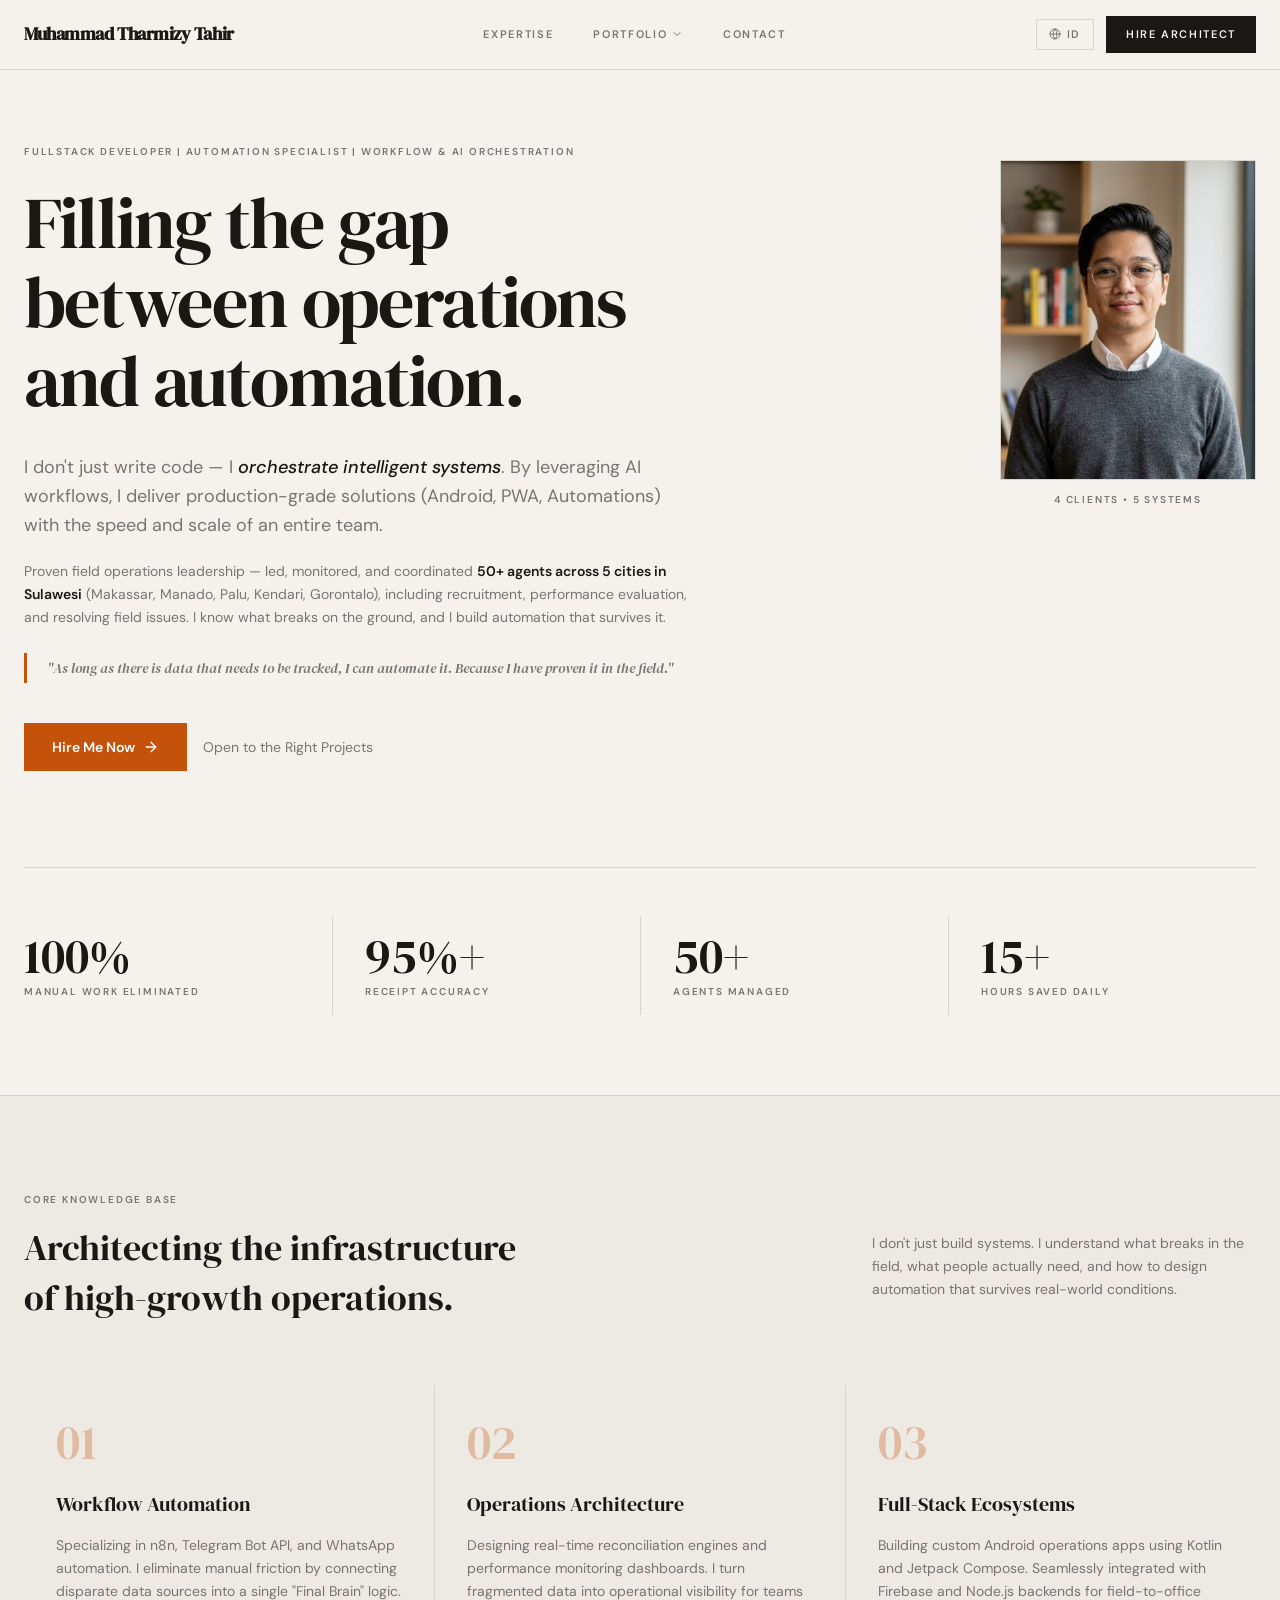
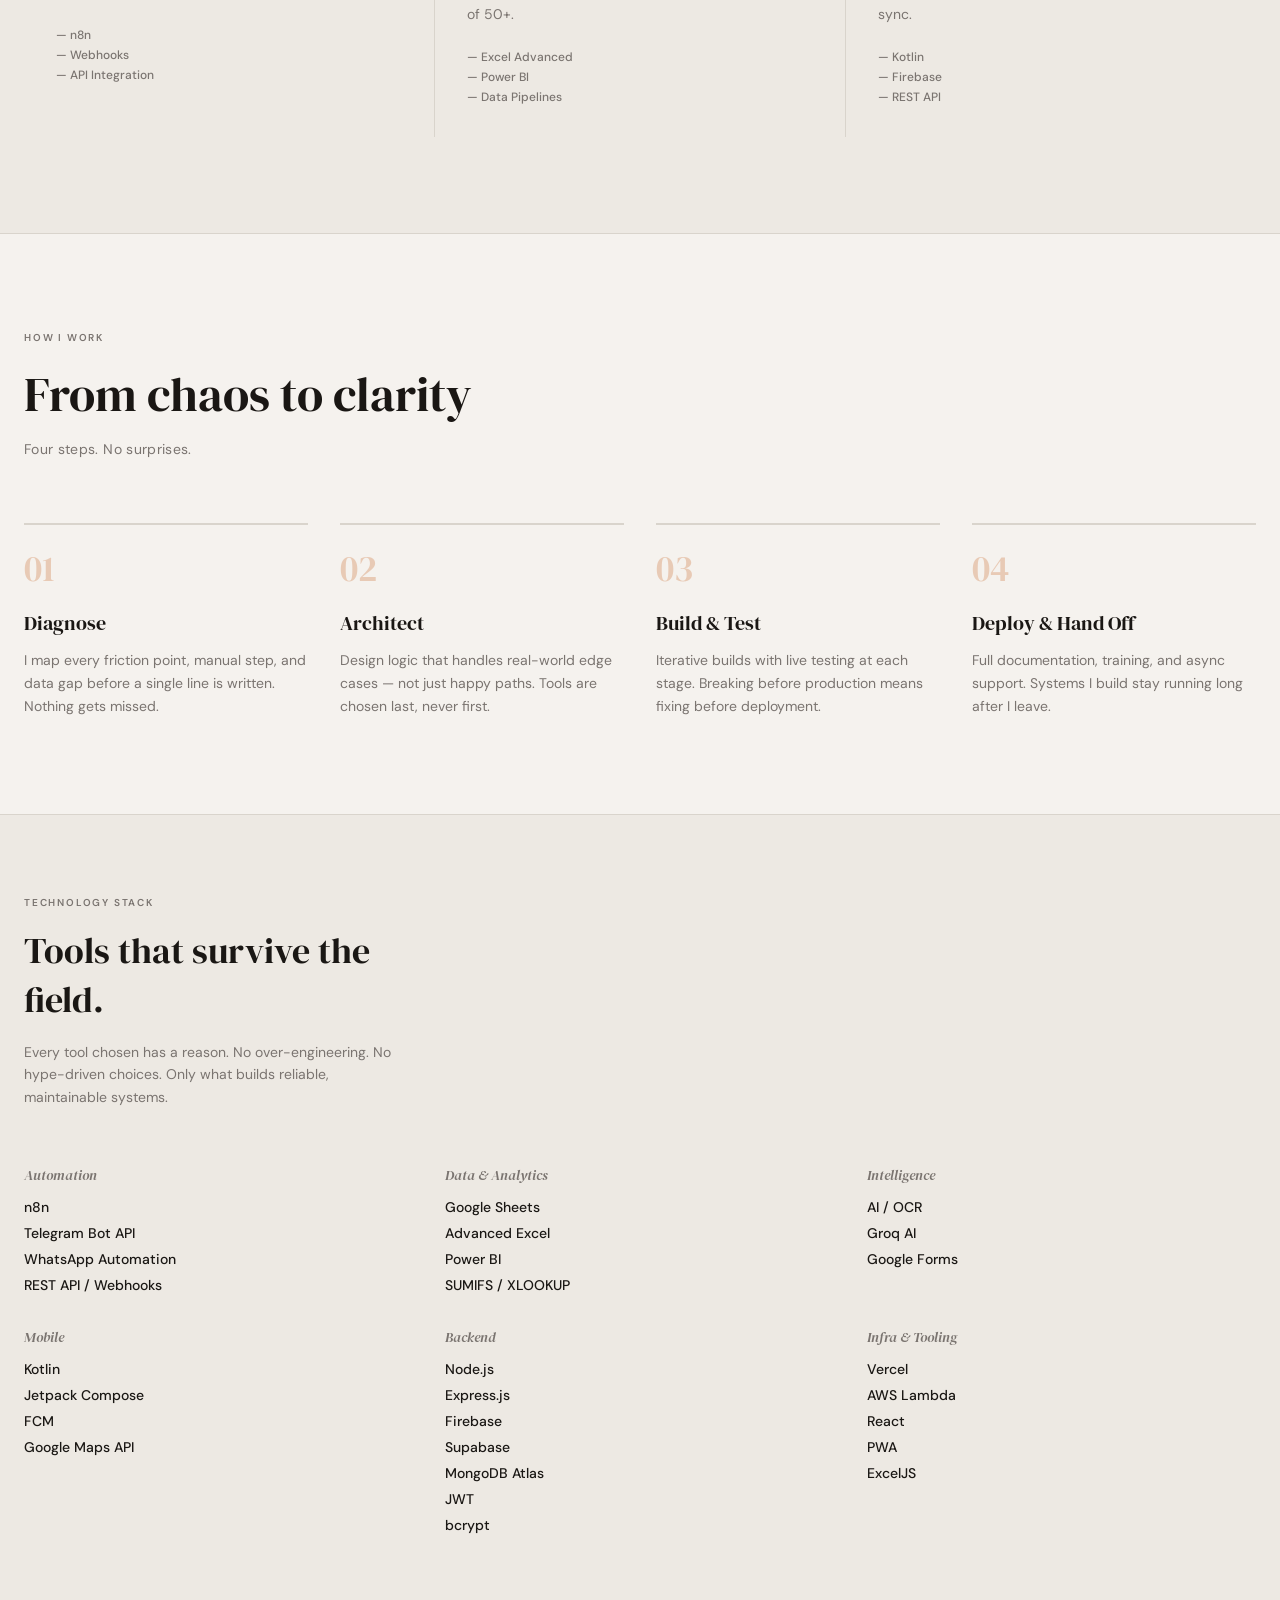
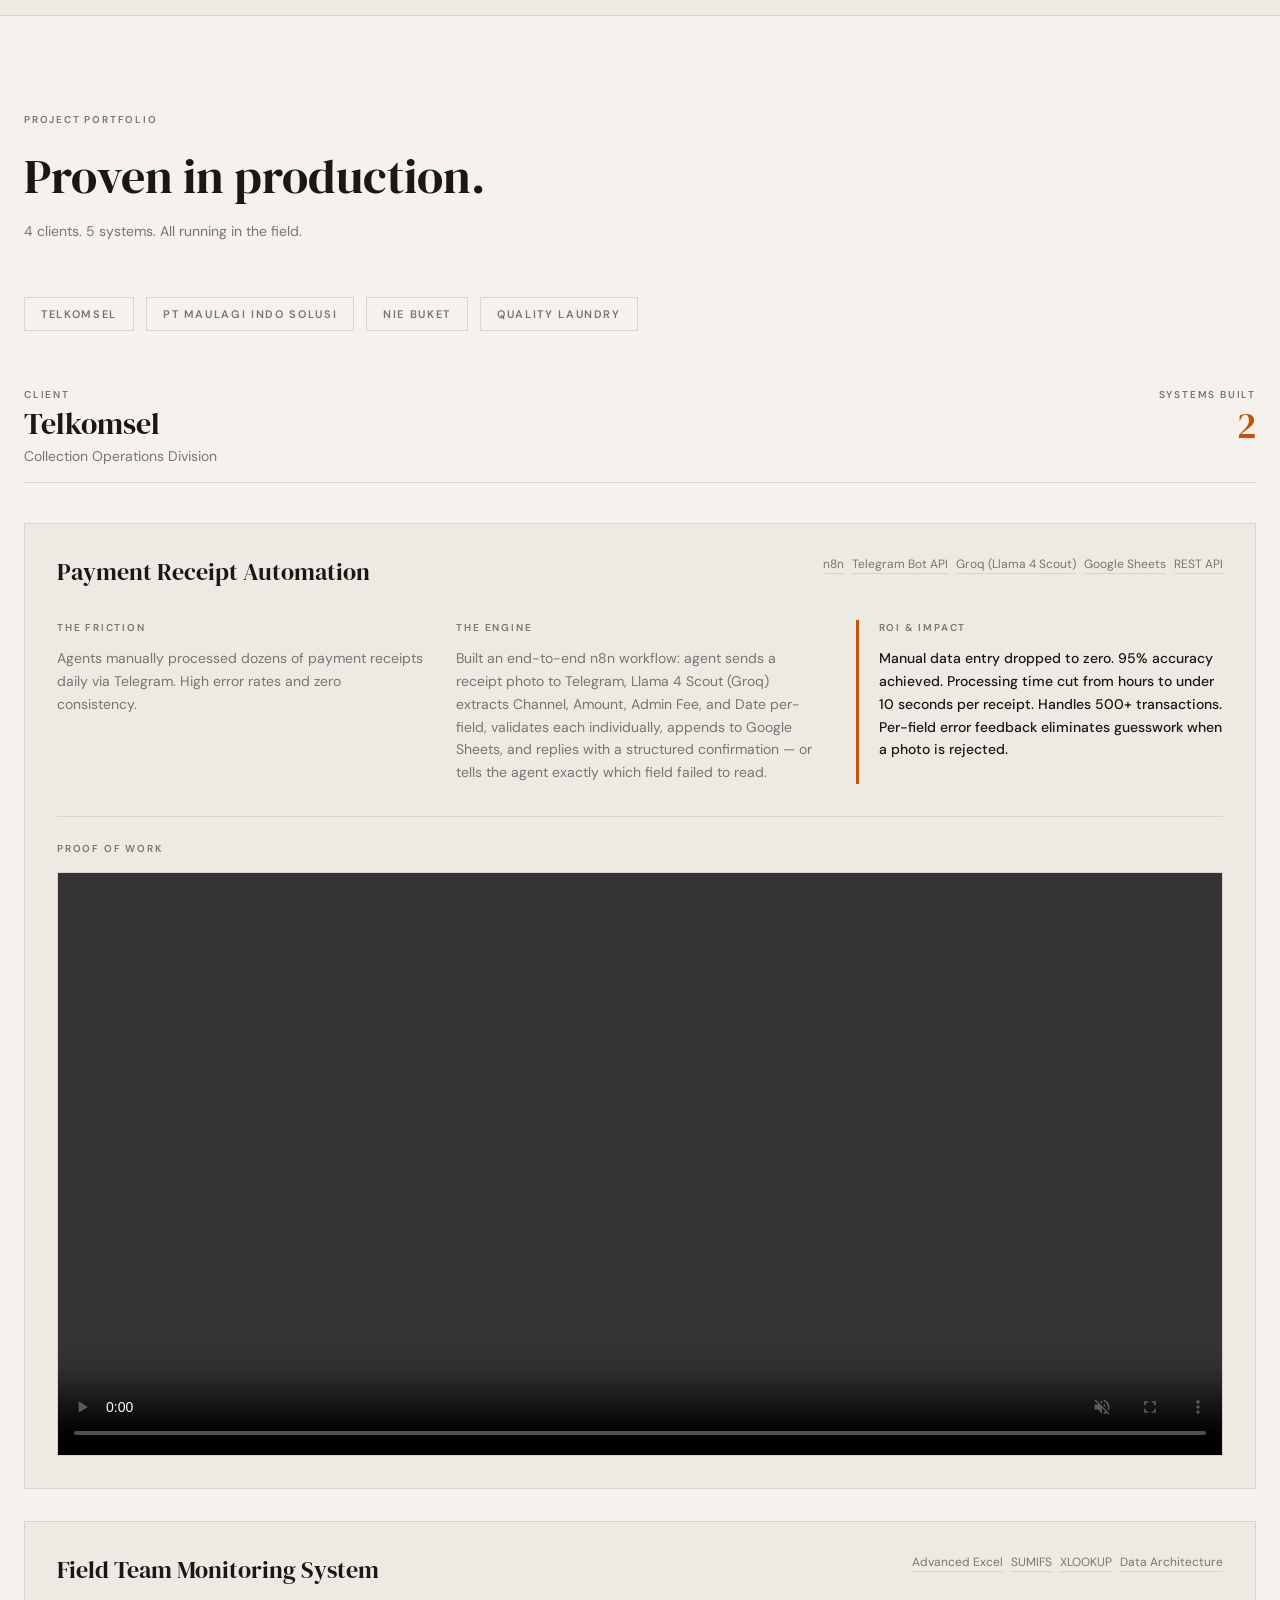
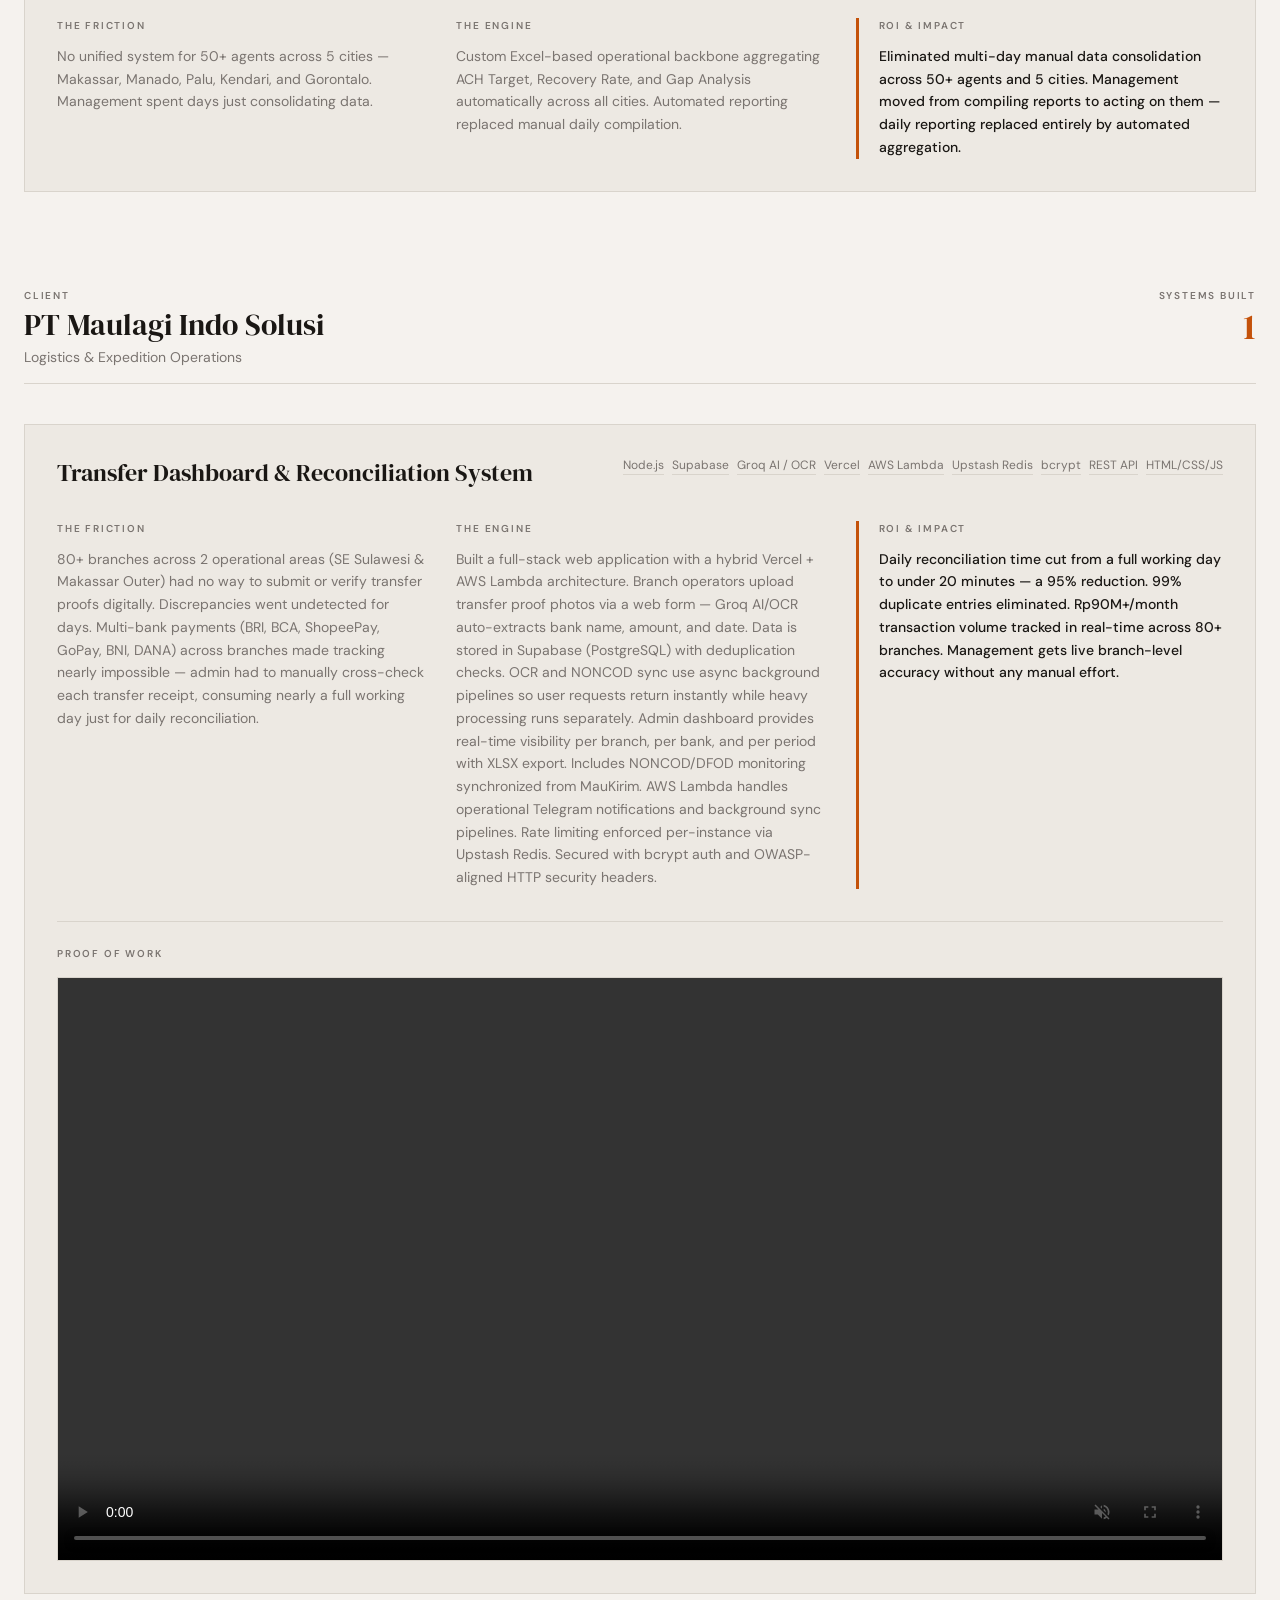
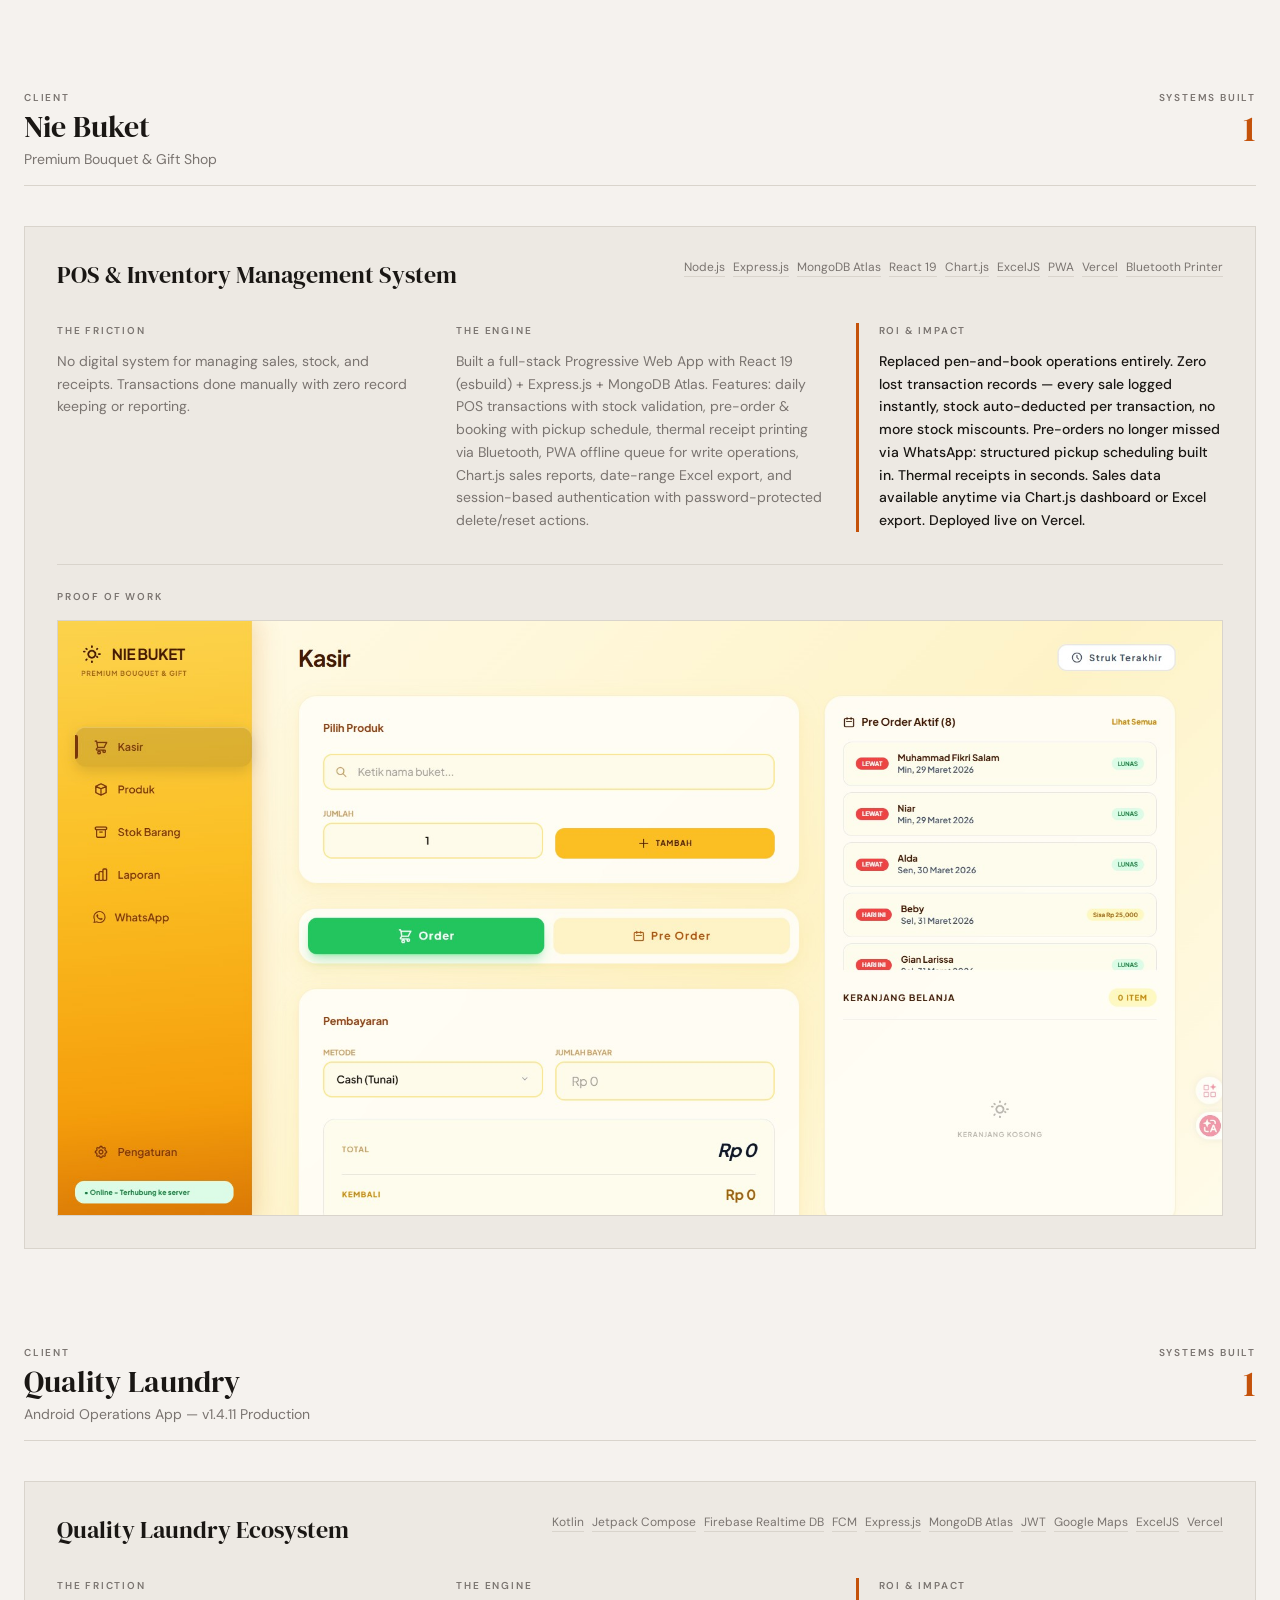
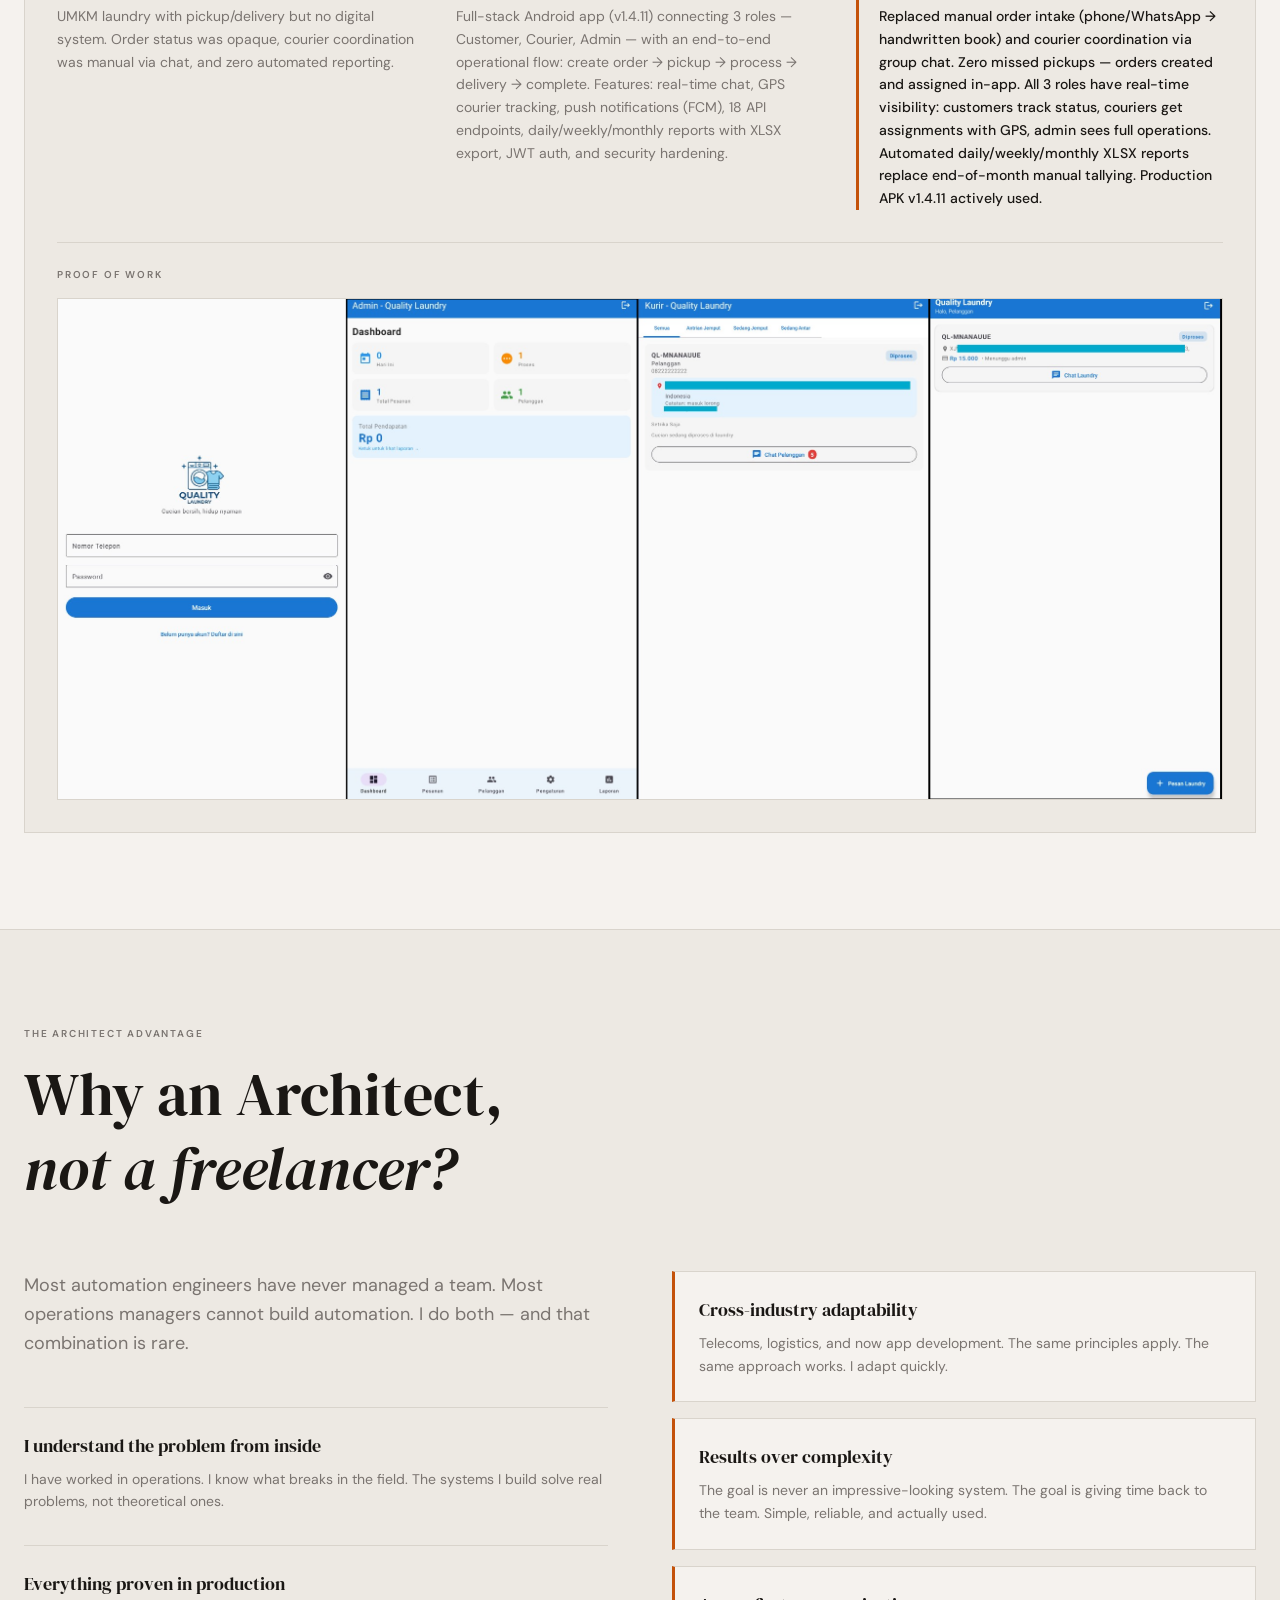
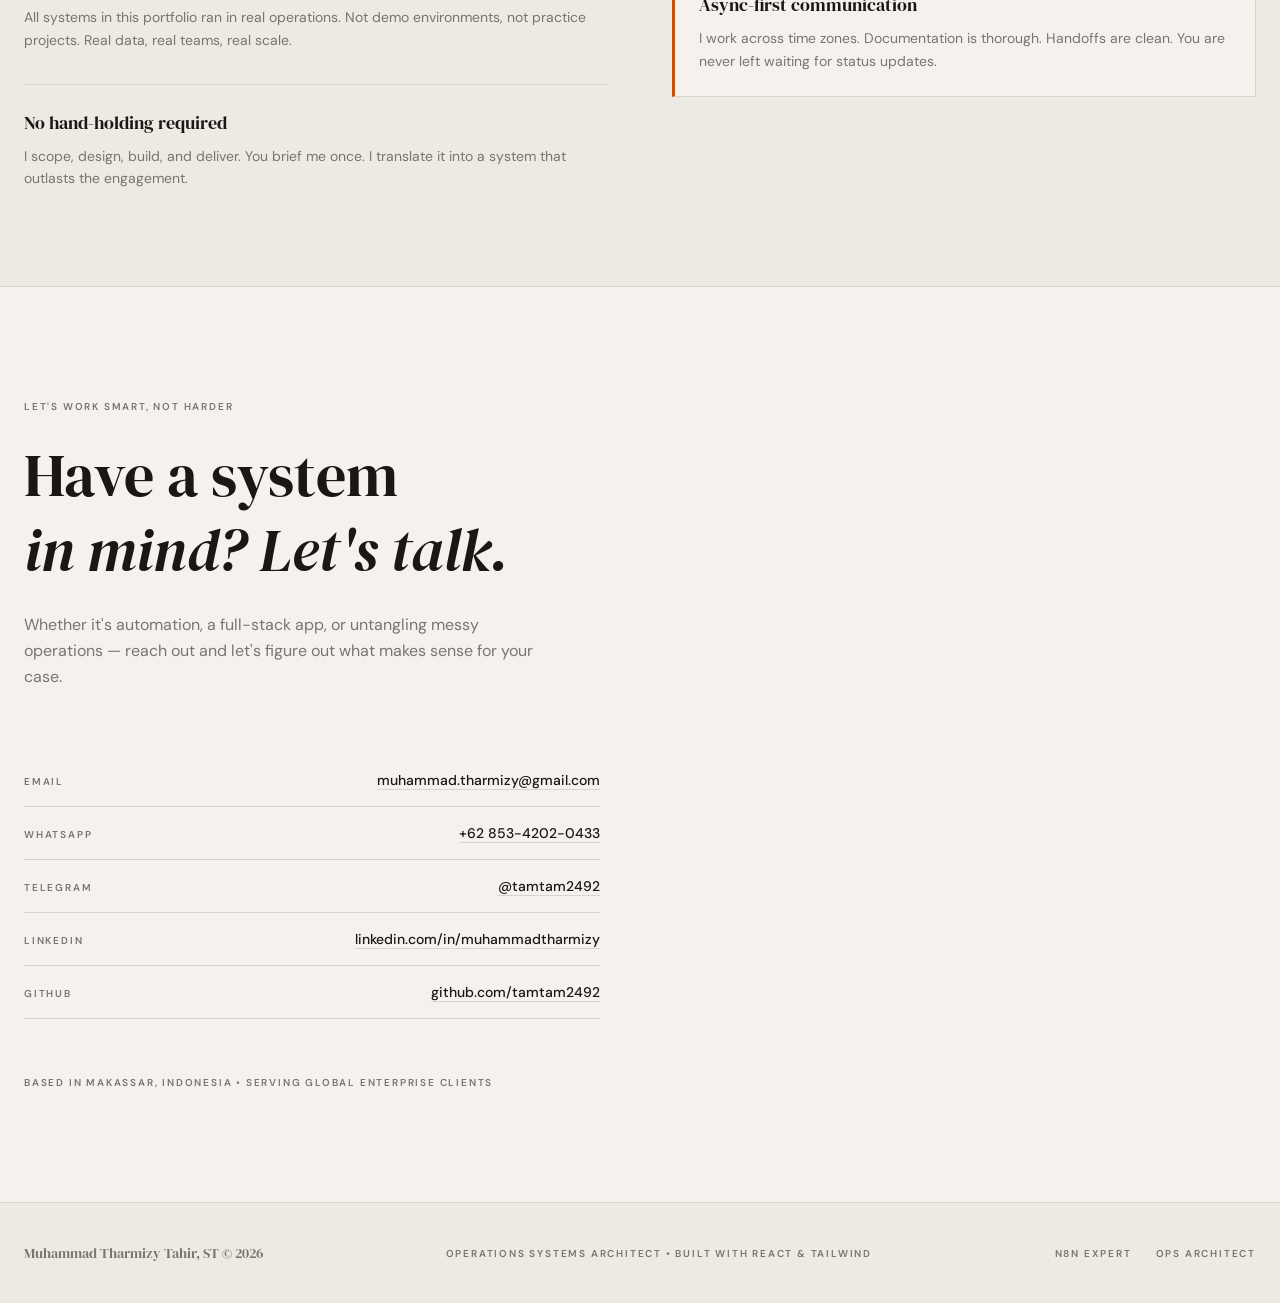
==== commit a189737c: "fix: remove all Fiverr references from portfolio" ====
--- a/index.html
+++ b/index.html
@@ -5,7 +5,7 @@
     <meta name="viewport" content="width=device-width, initial-scale=1.0" />
     <title>Muhammad Tharmizy Tahir, ST | Operations Architect</title>
     <meta name="description" content="Muhammad Tharmizy Tahir, ST — Operations Systems Architect. Transforming operational chaos into automated precision." />
-    <script type="module" crossorigin src="/assets/index-BEenuN61.js"></script>
+    <script type="module" crossorigin src="/assets/index-BAnytPzm.js"></script>
     <link rel="stylesheet" crossorigin href="/assets/index-BIc-7aTi.css">
   </head>
   <body>
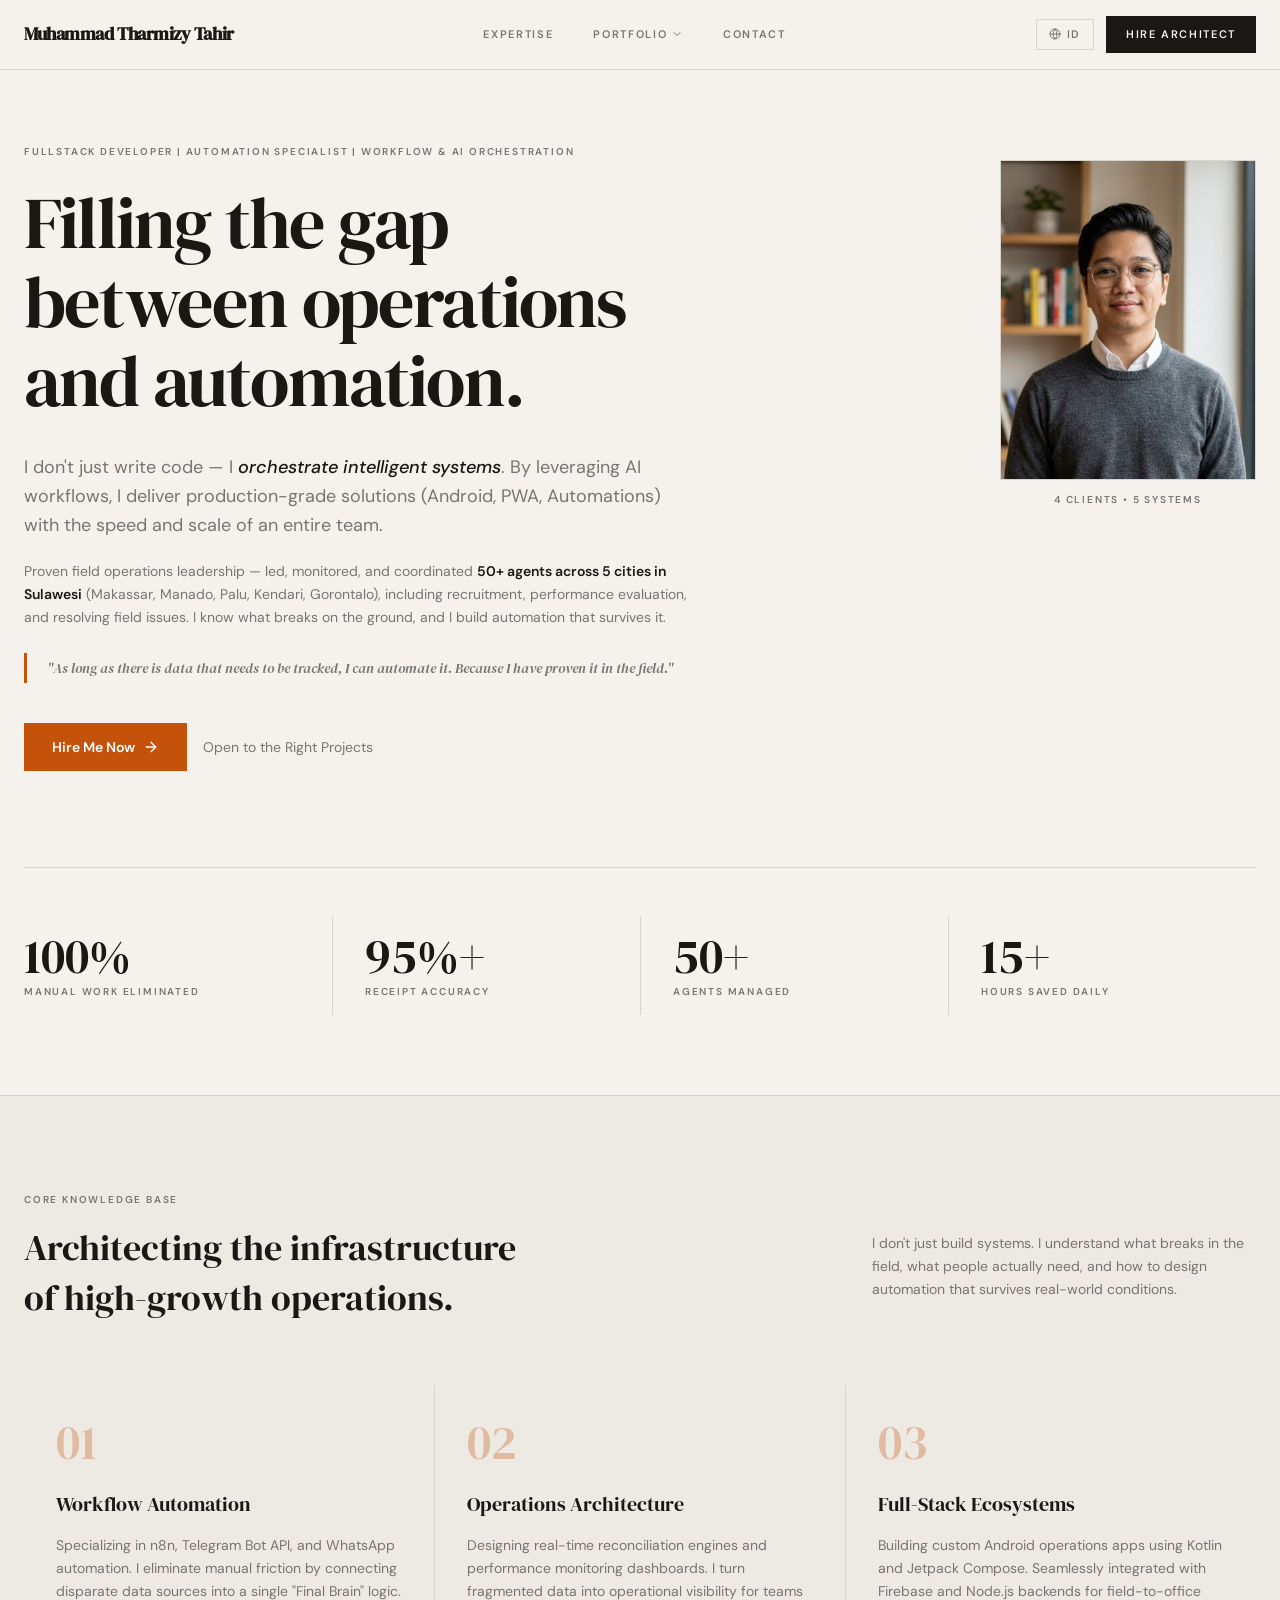
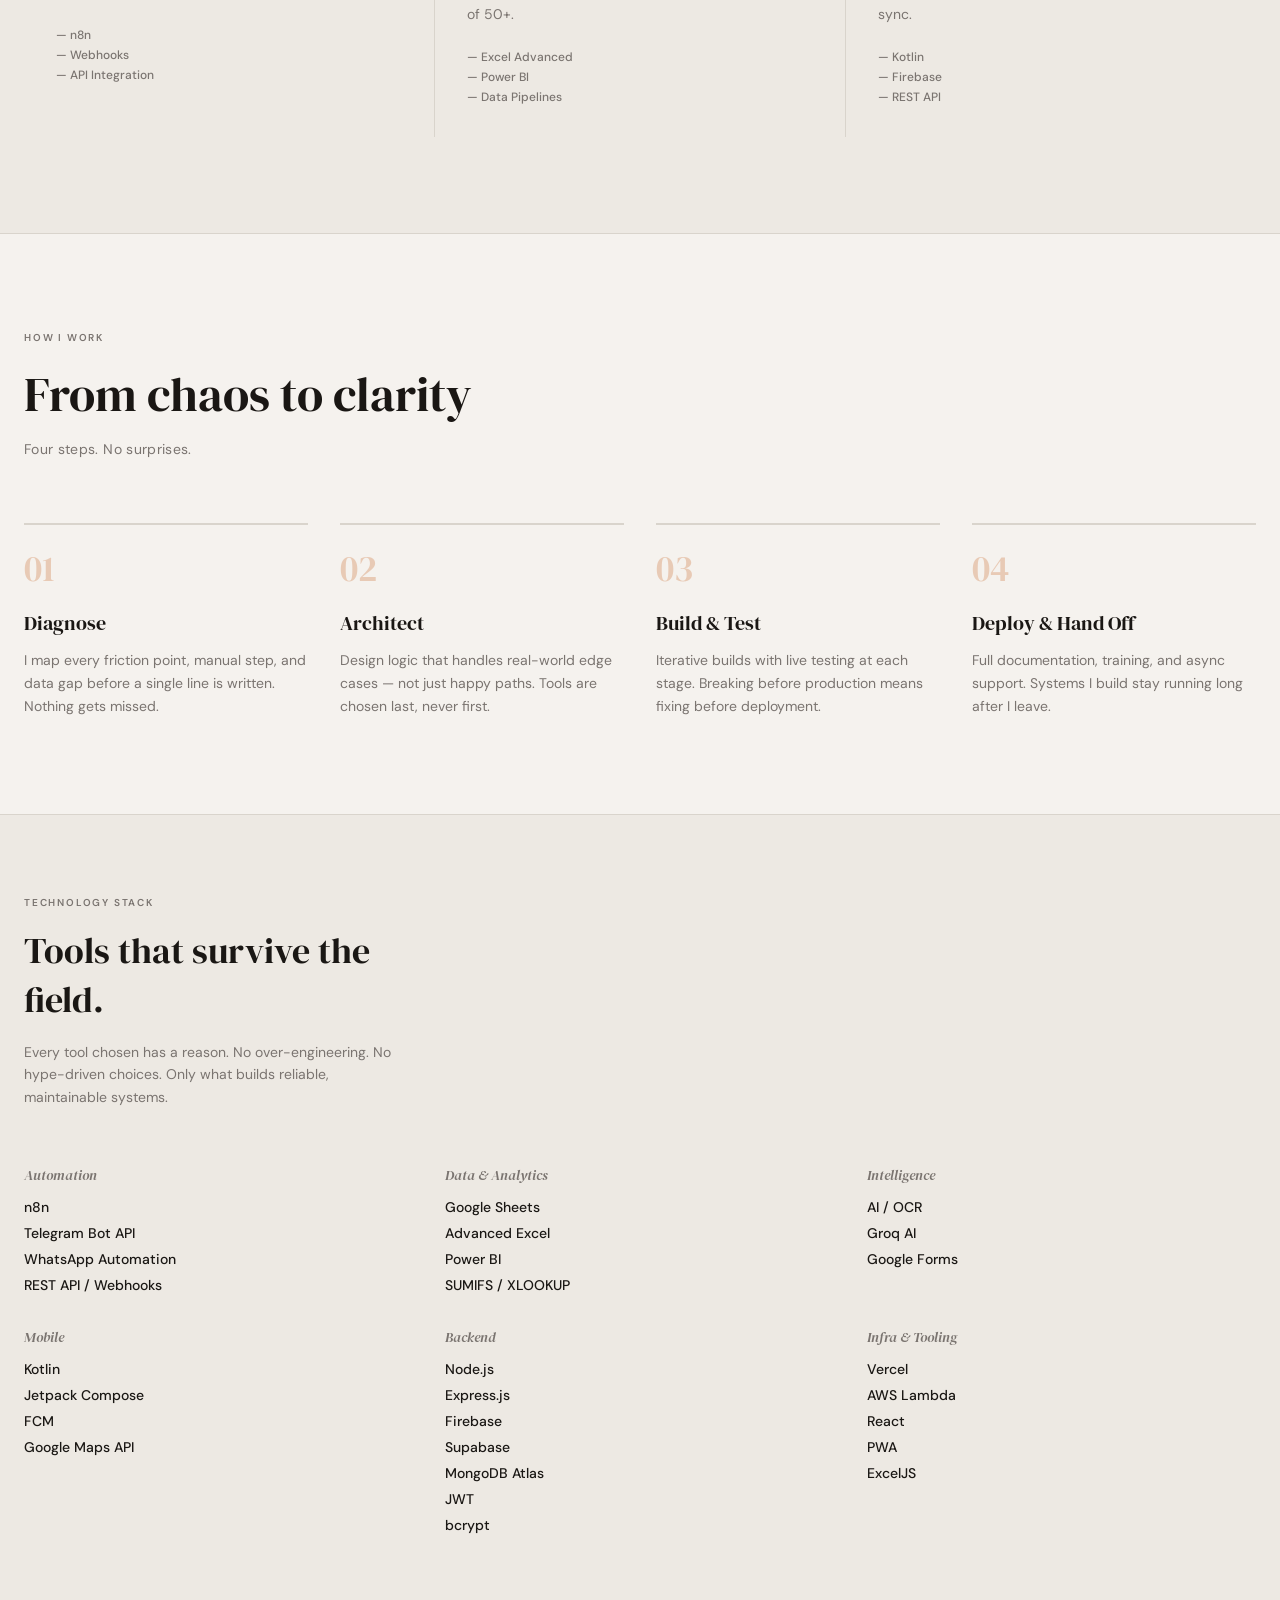
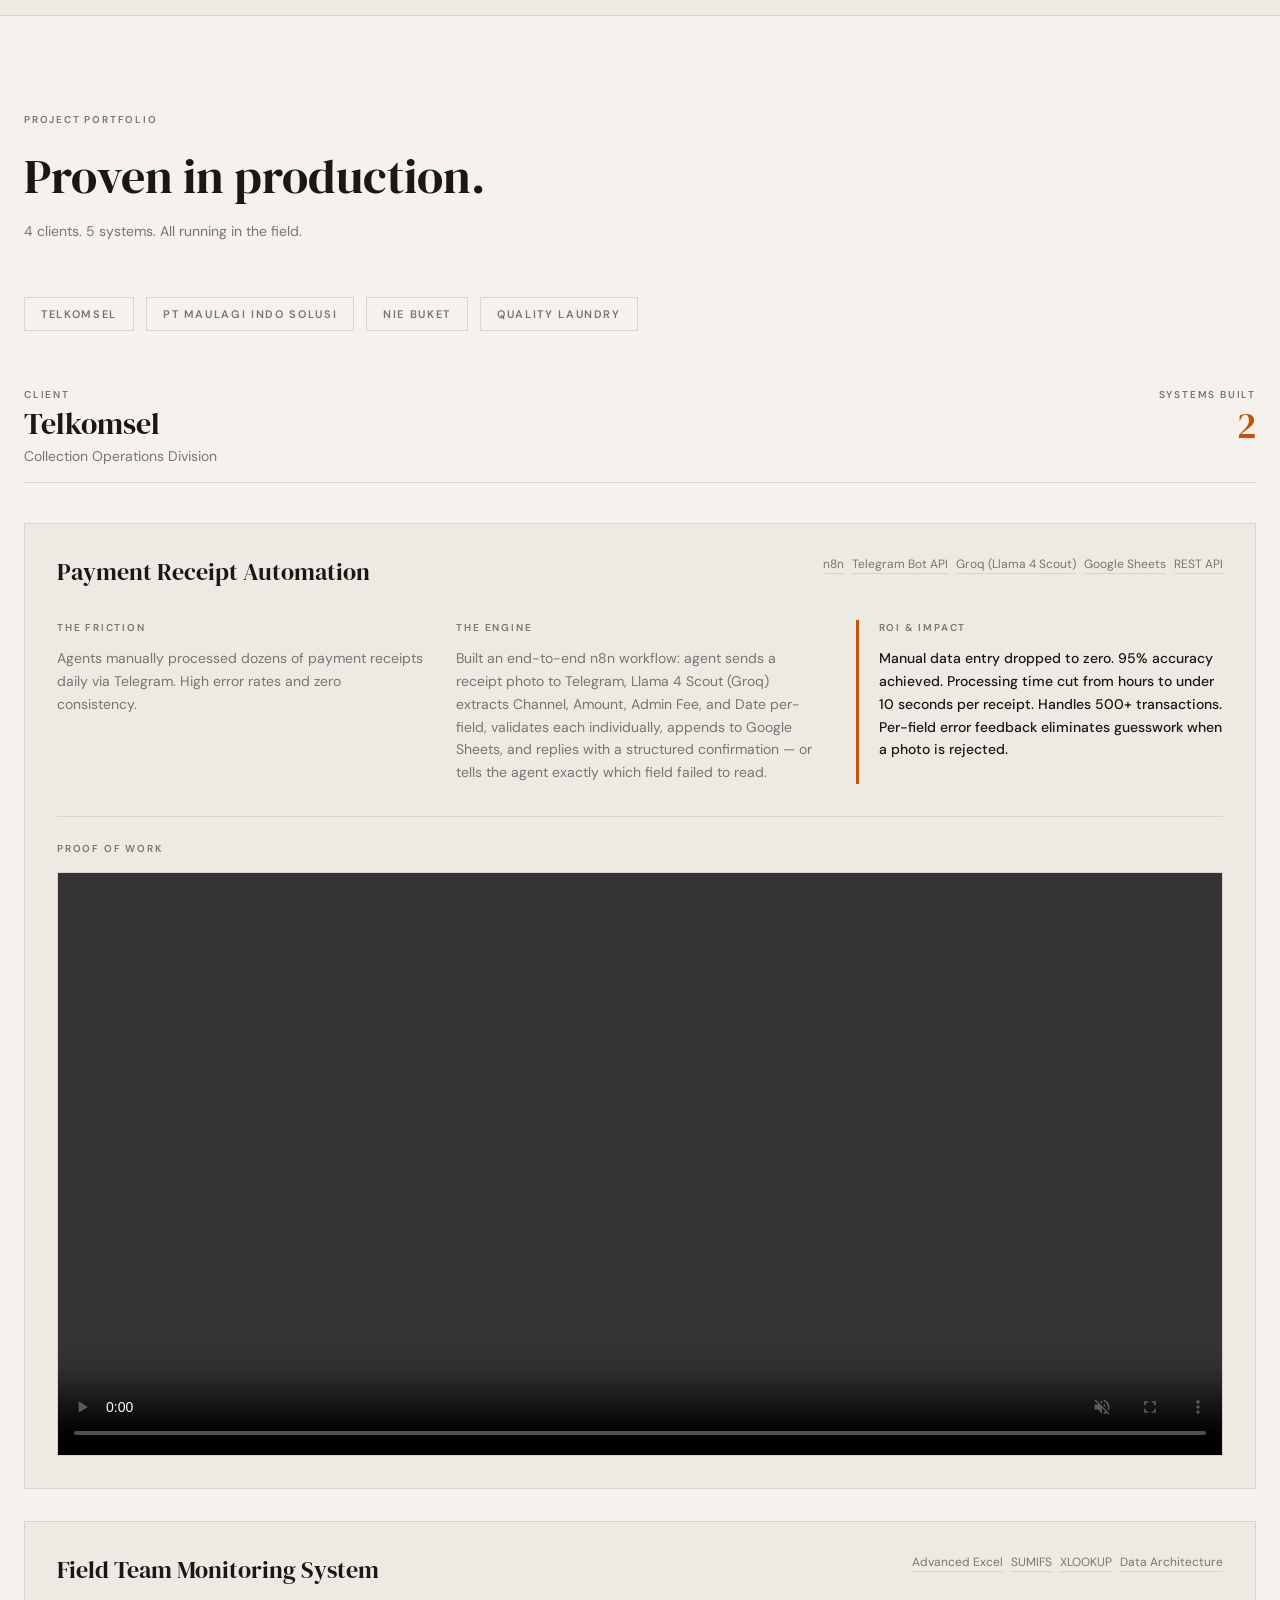
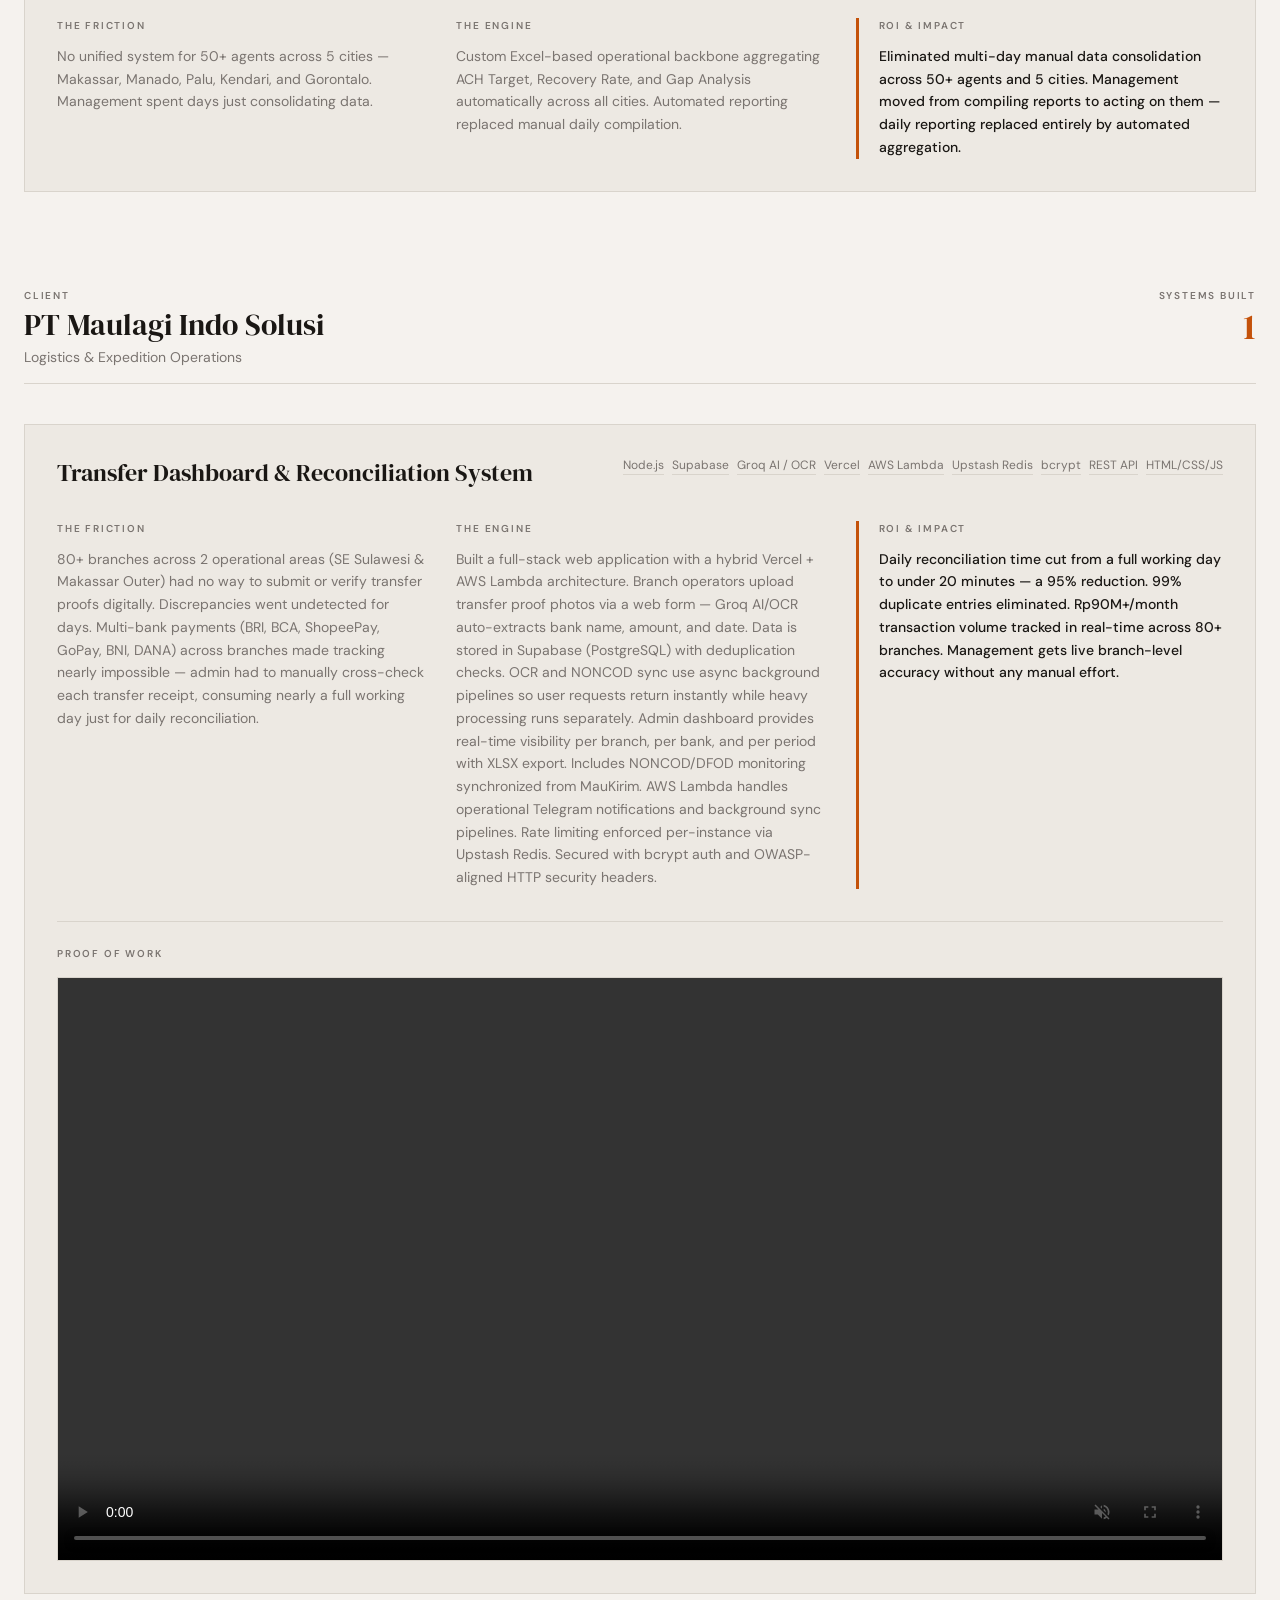
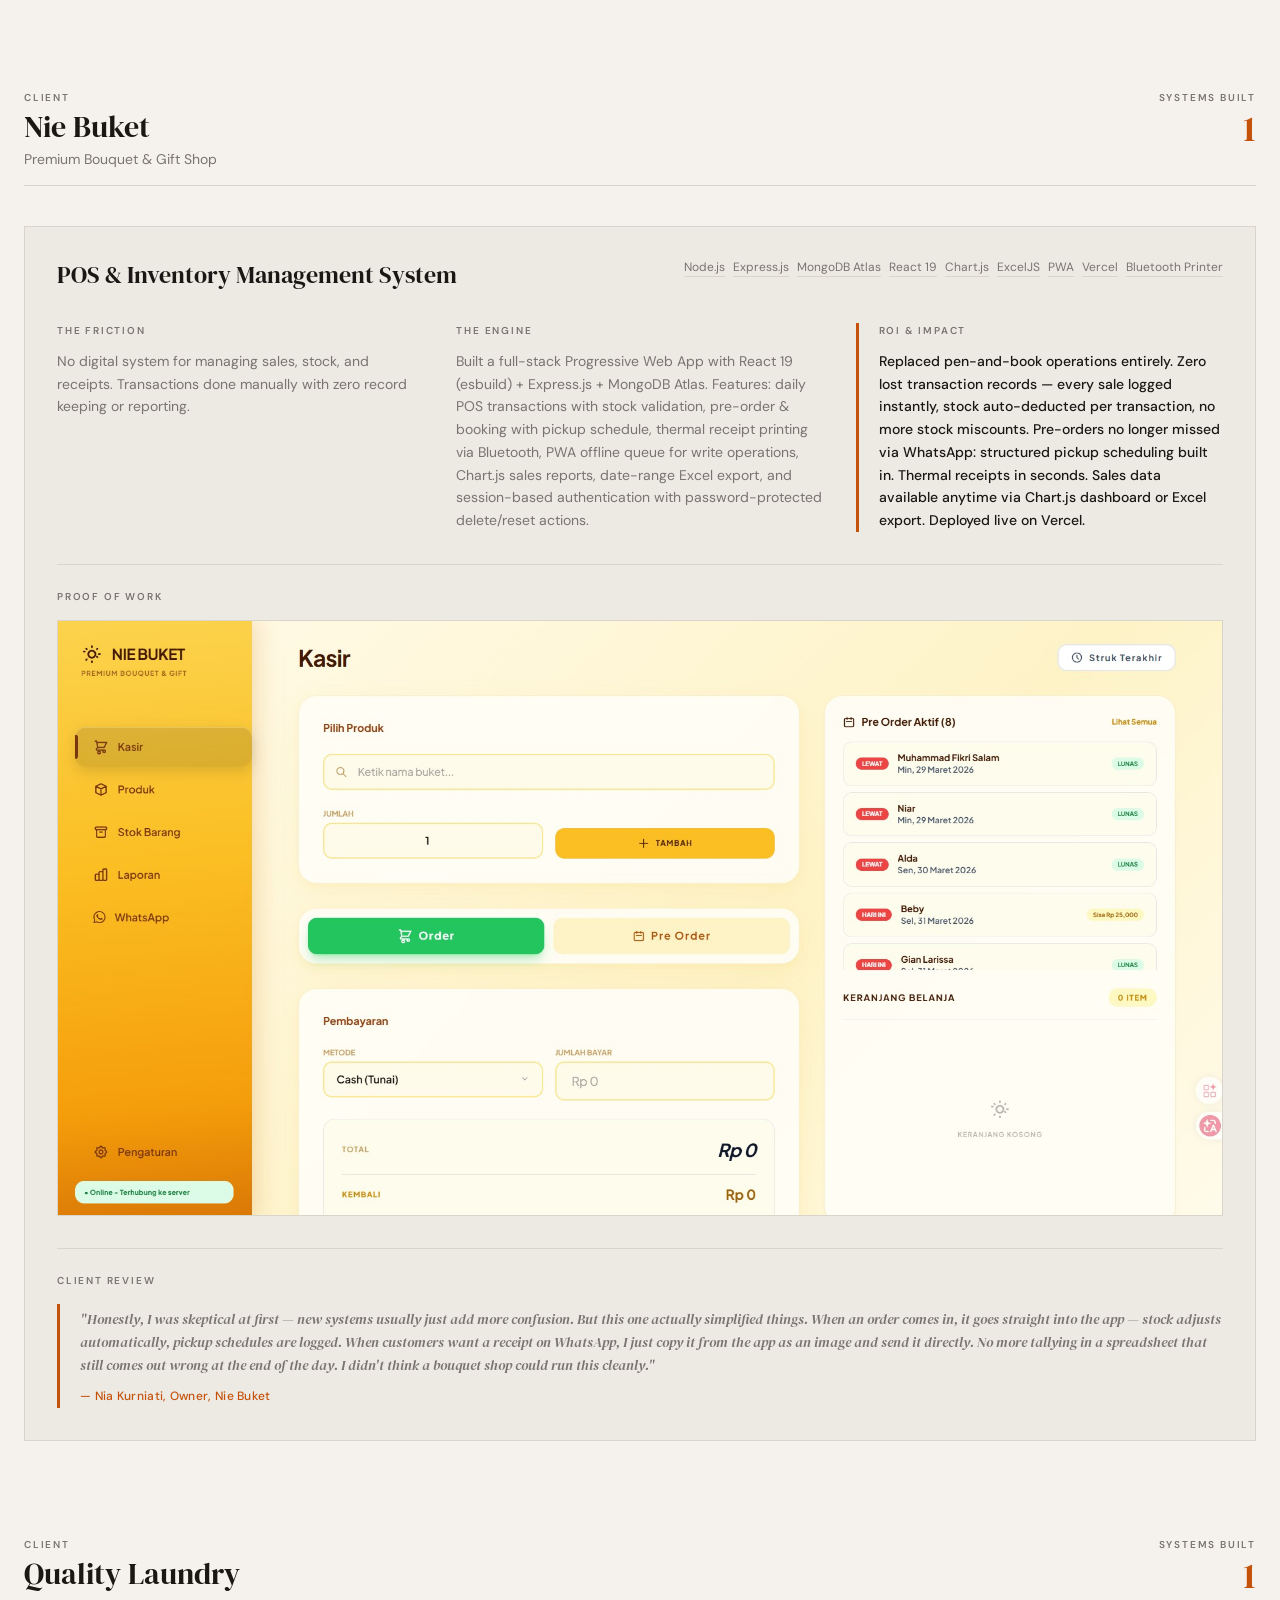
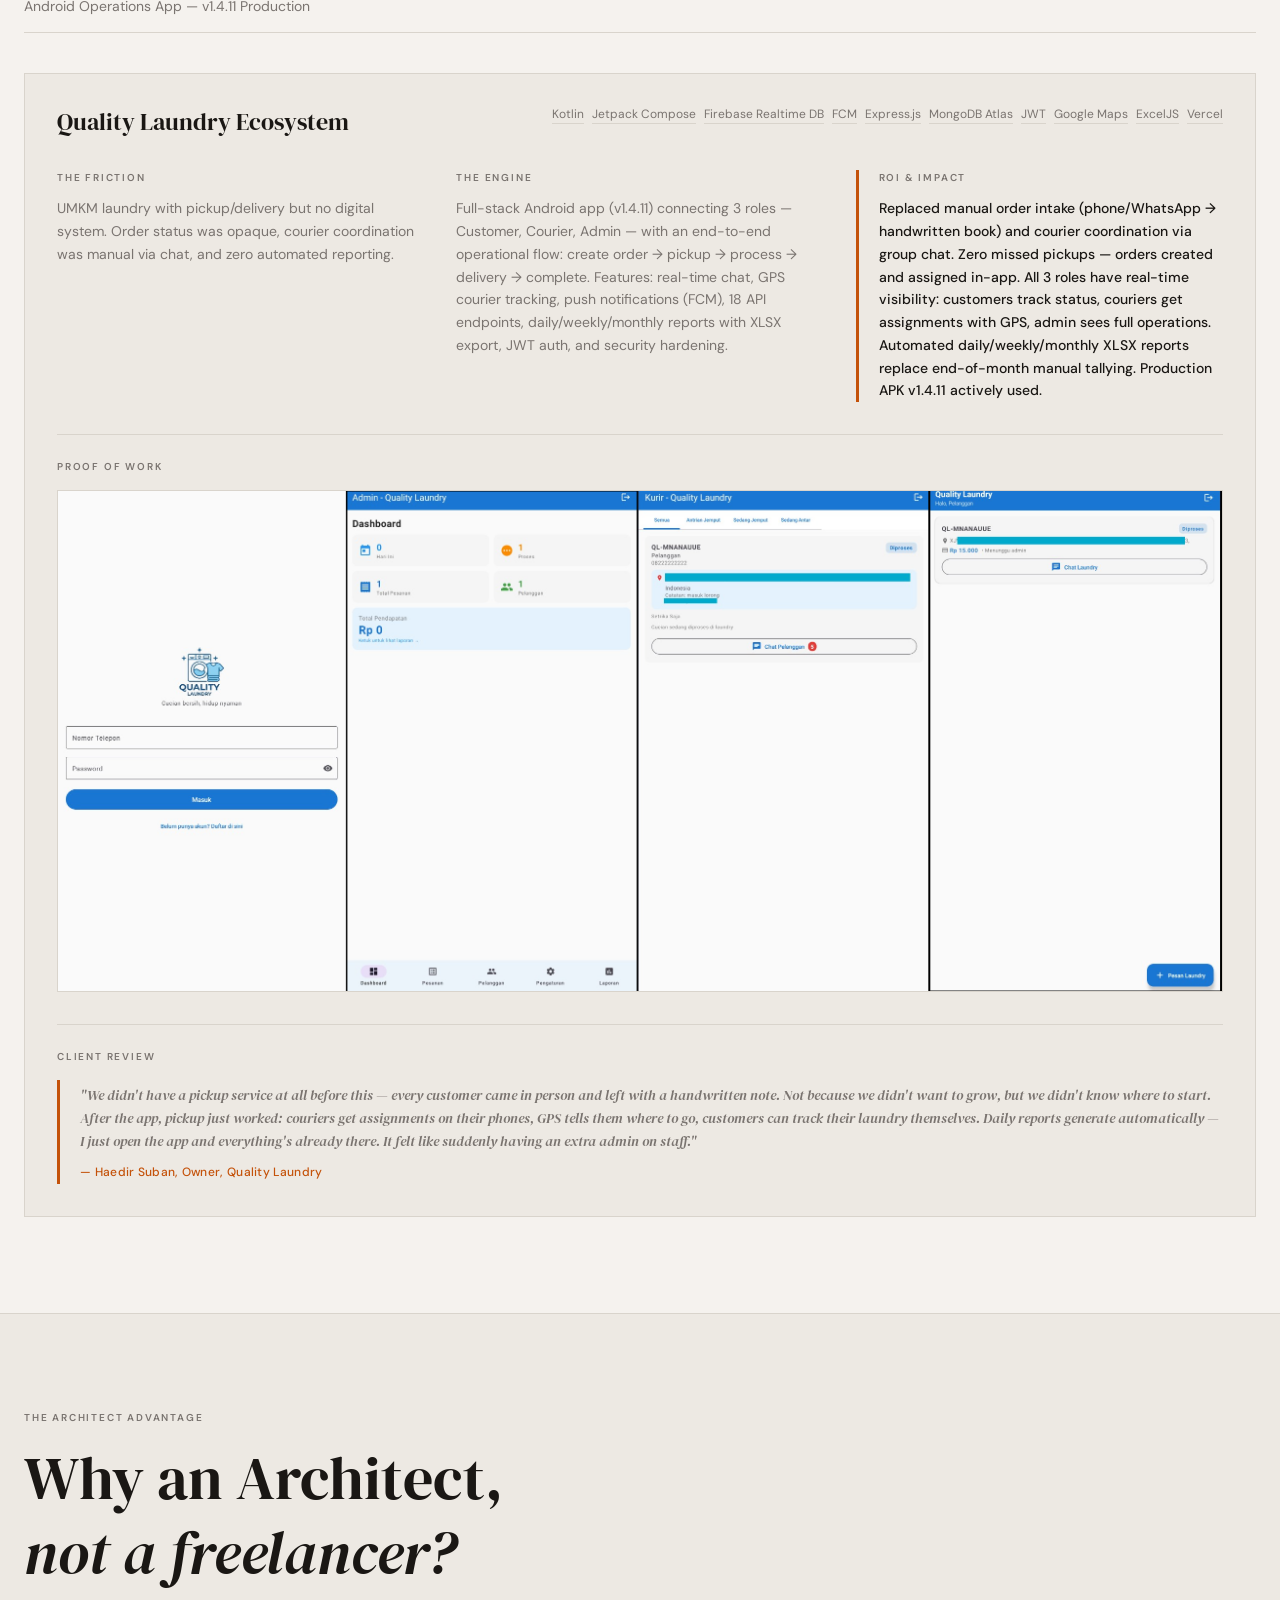
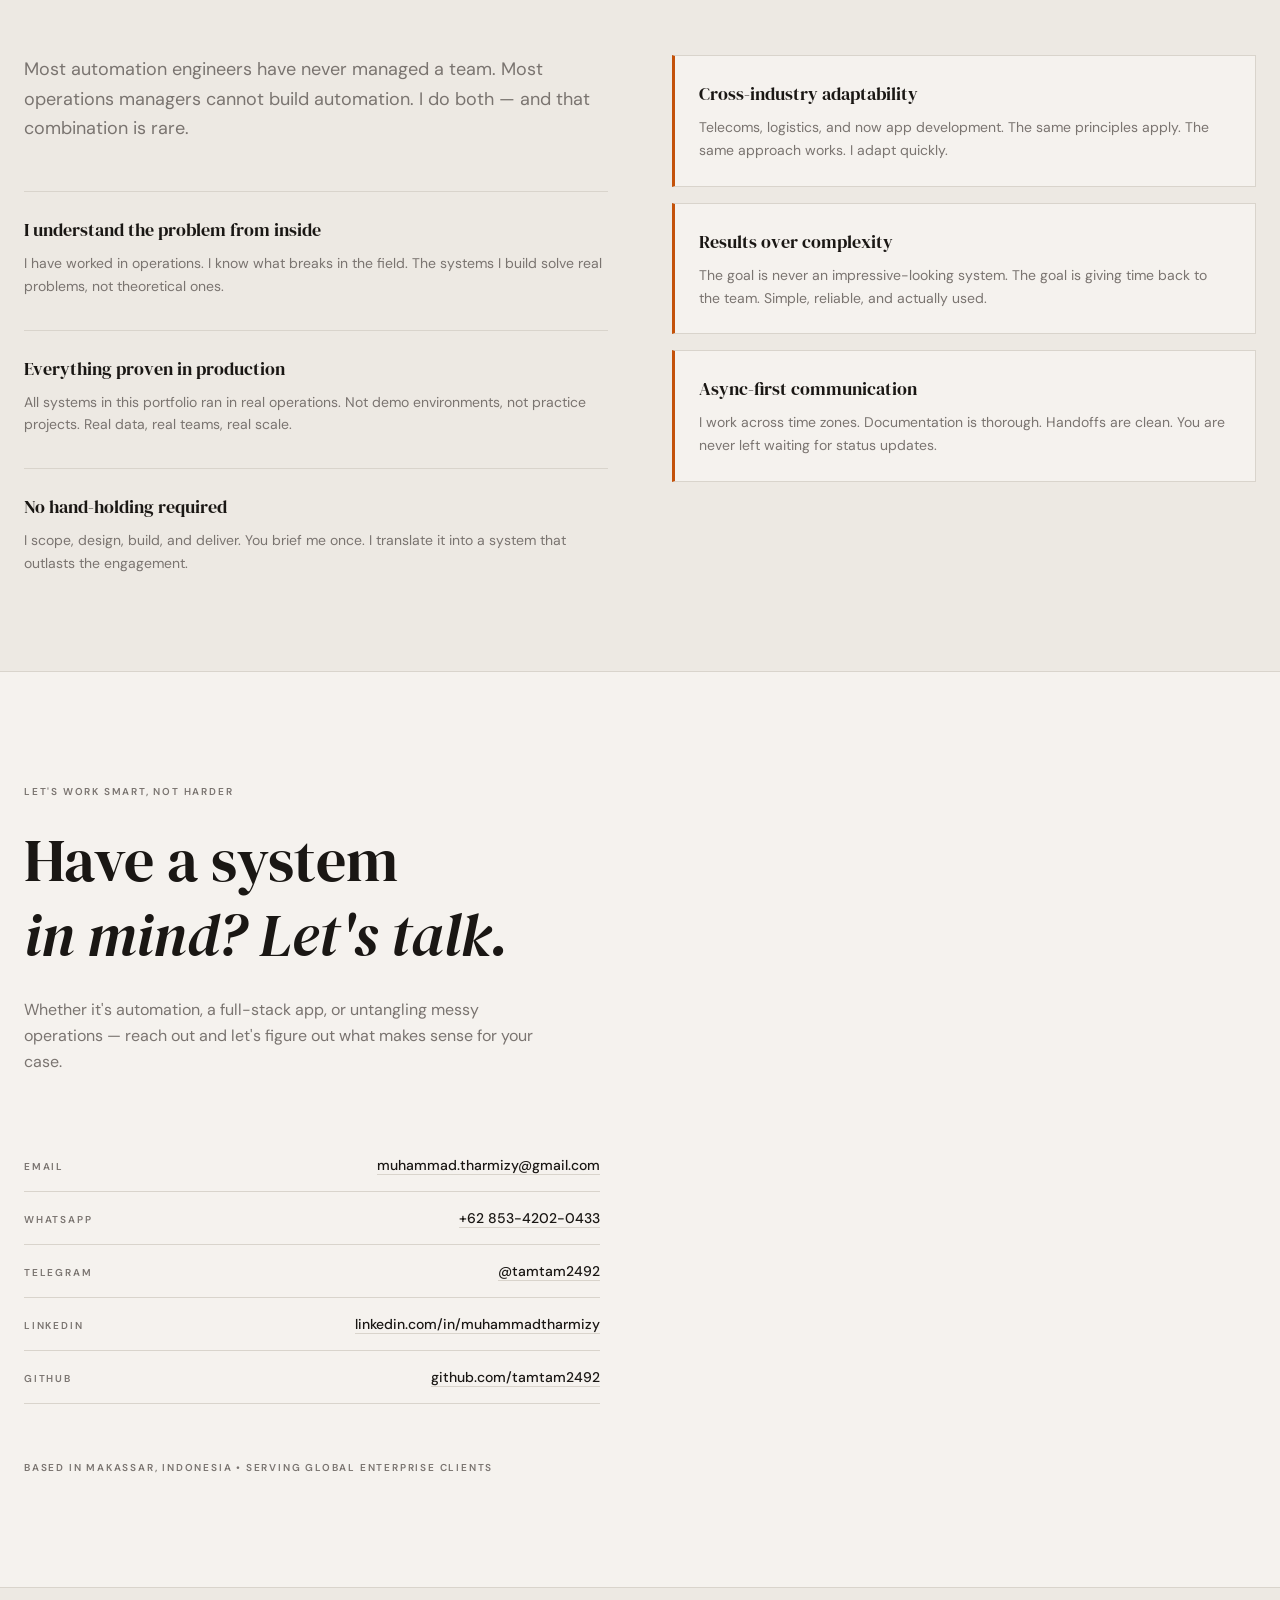
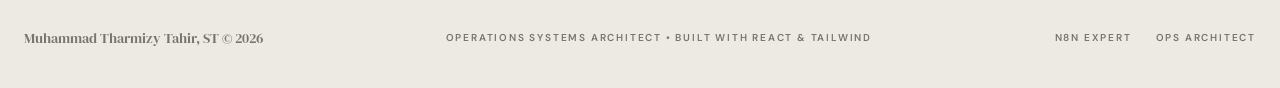
==== commit a85fab55: "feat: add client reviews for Nie Buket and Quality Laundry" ====
--- a/index.html
+++ b/index.html
@@ -5,7 +5,7 @@
     <meta name="viewport" content="width=device-width, initial-scale=1.0" />
     <title>Muhammad Tharmizy Tahir, ST | Operations Architect</title>
     <meta name="description" content="Muhammad Tharmizy Tahir, ST — Operations Systems Architect. Transforming operational chaos into automated precision." />
-    <script type="module" crossorigin src="/assets/index-BAnytPzm.js"></script>
+    <script type="module" crossorigin src="/assets/index-BmLF9cc0.js"></script>
     <link rel="stylesheet" crossorigin href="/assets/index-BIc-7aTi.css">
   </head>
   <body>
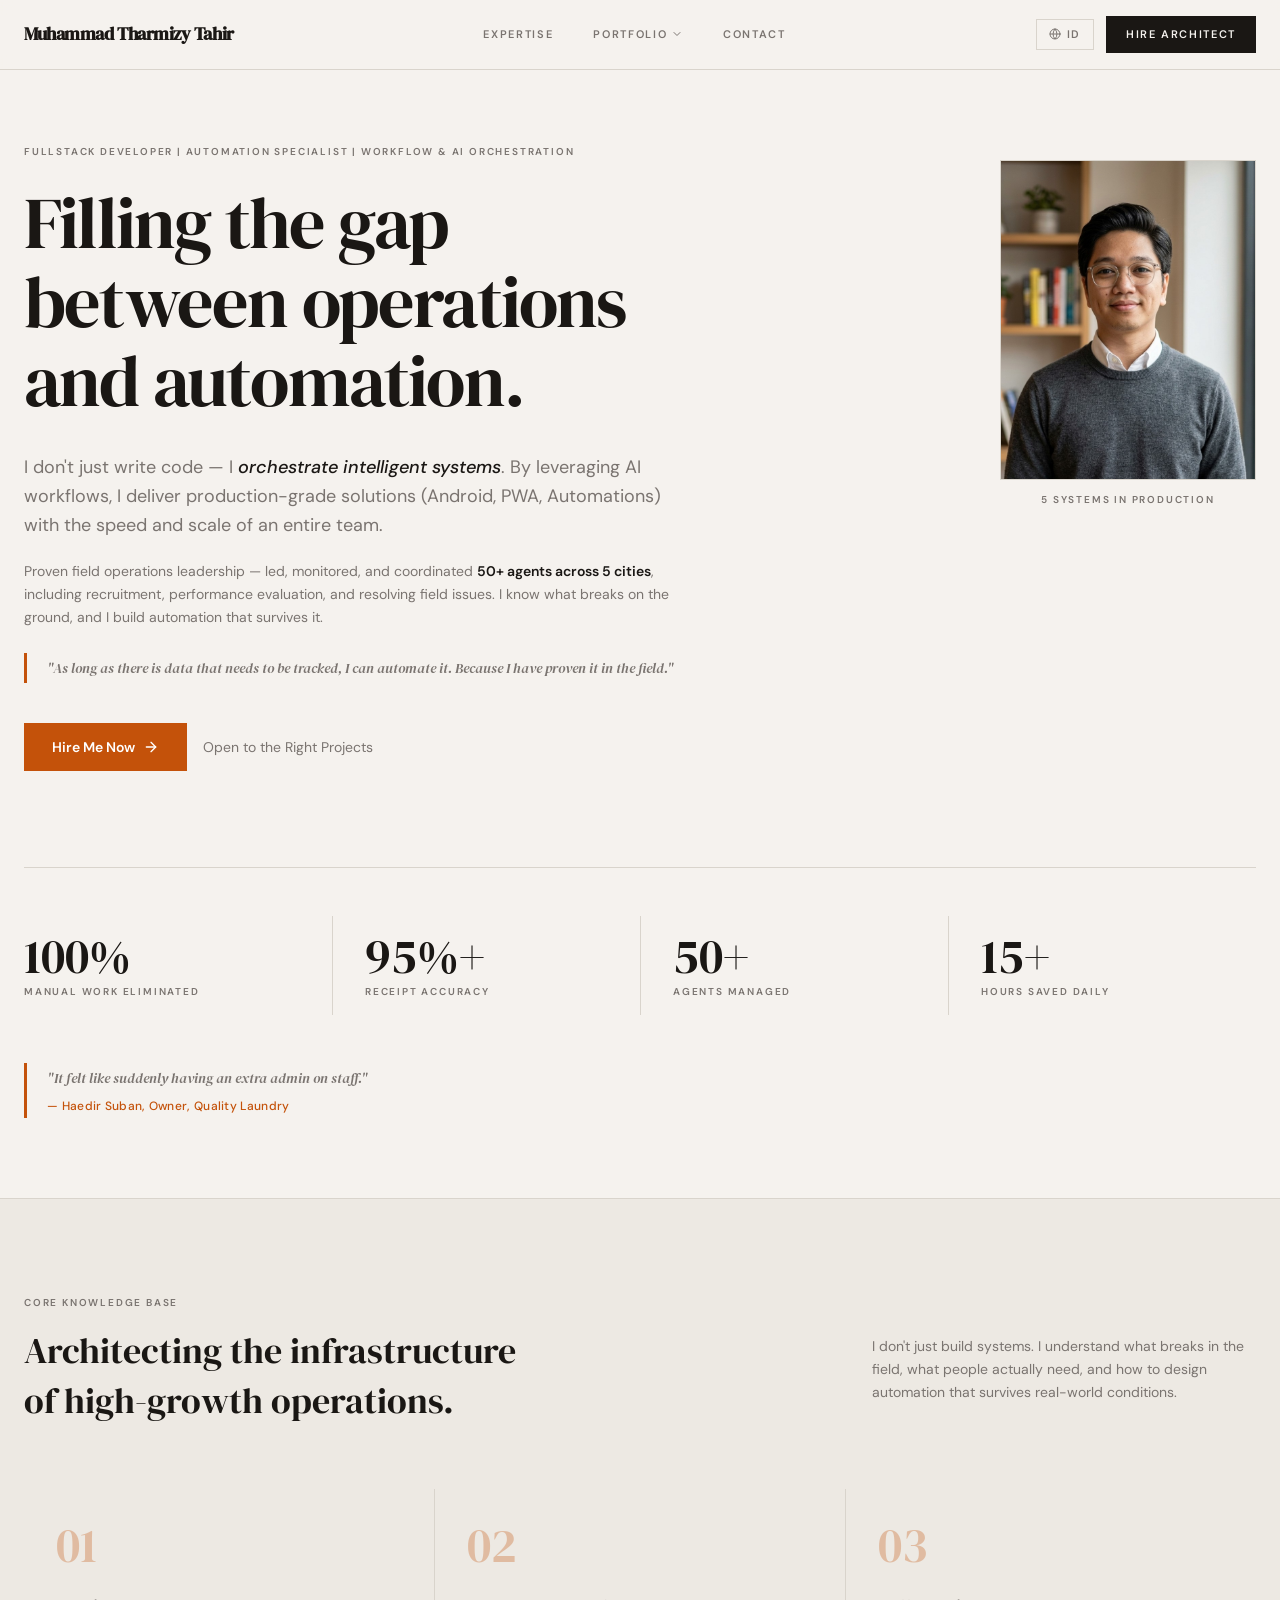
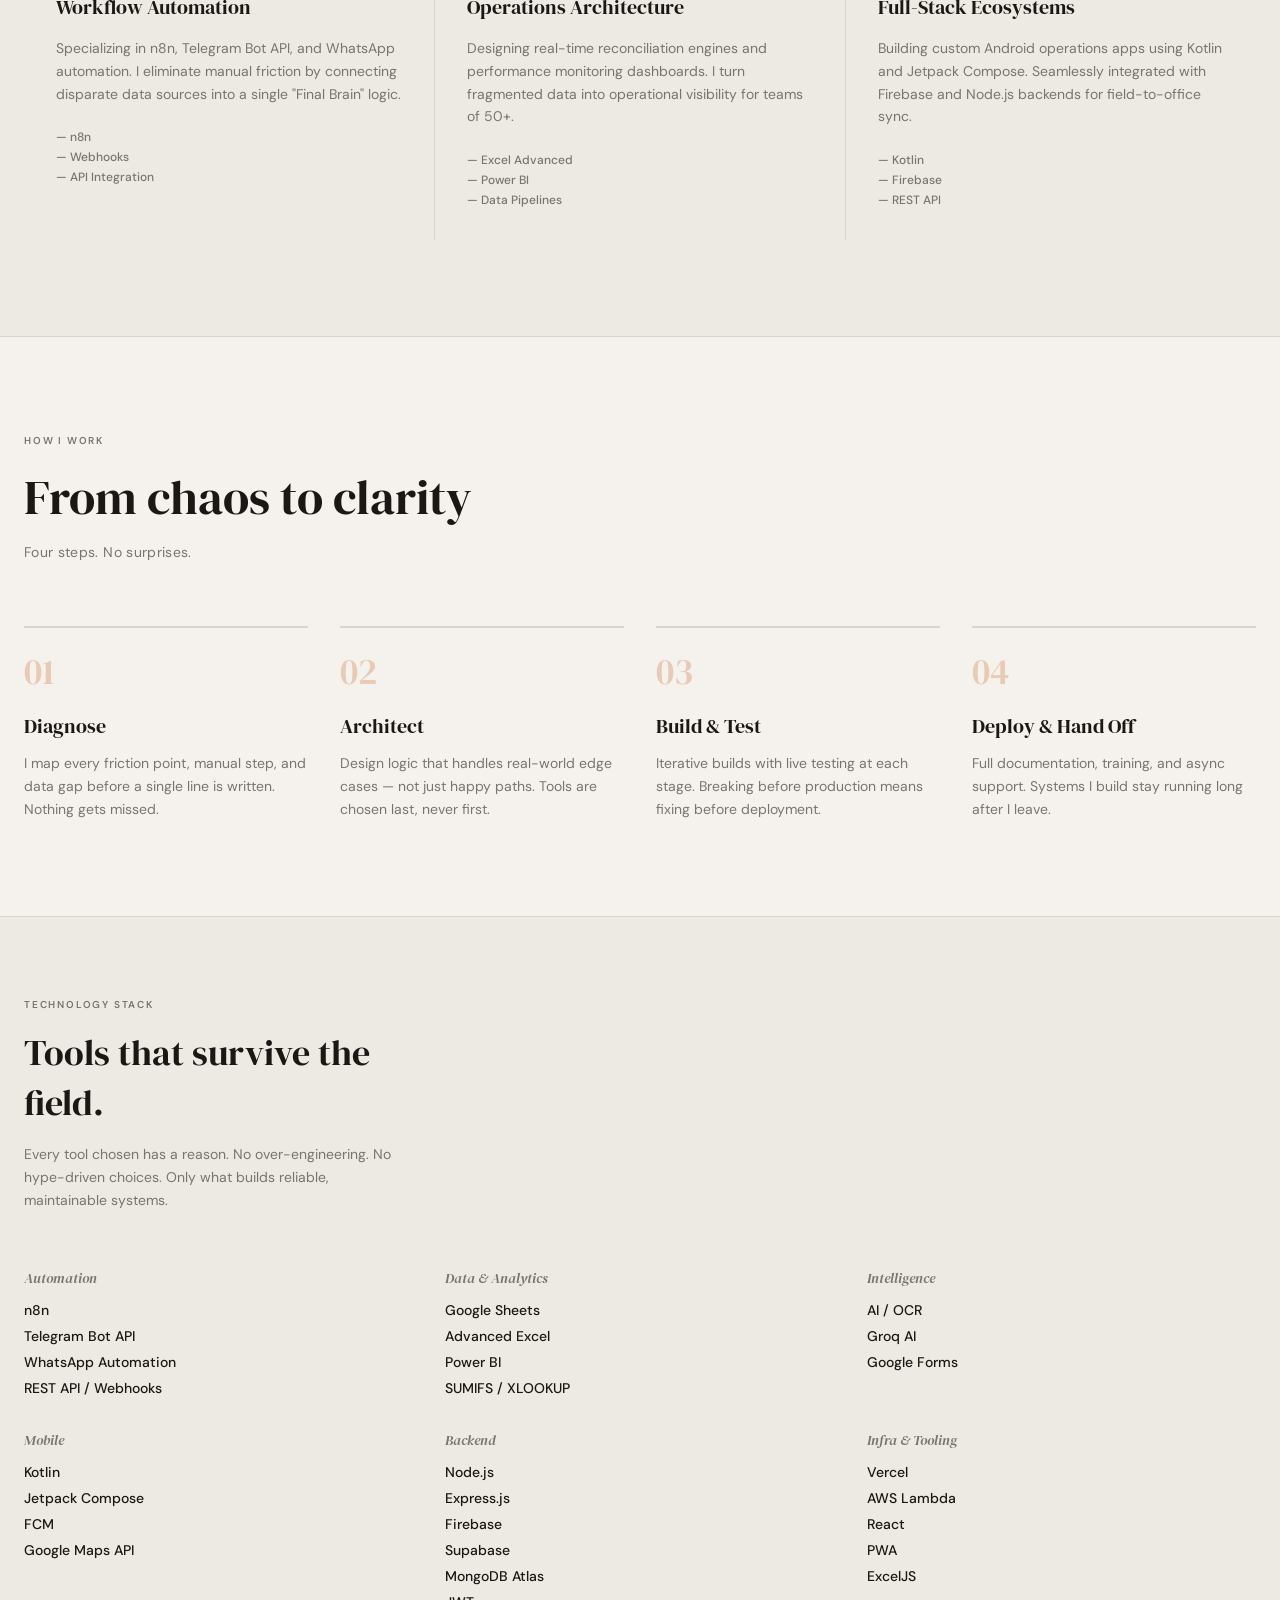
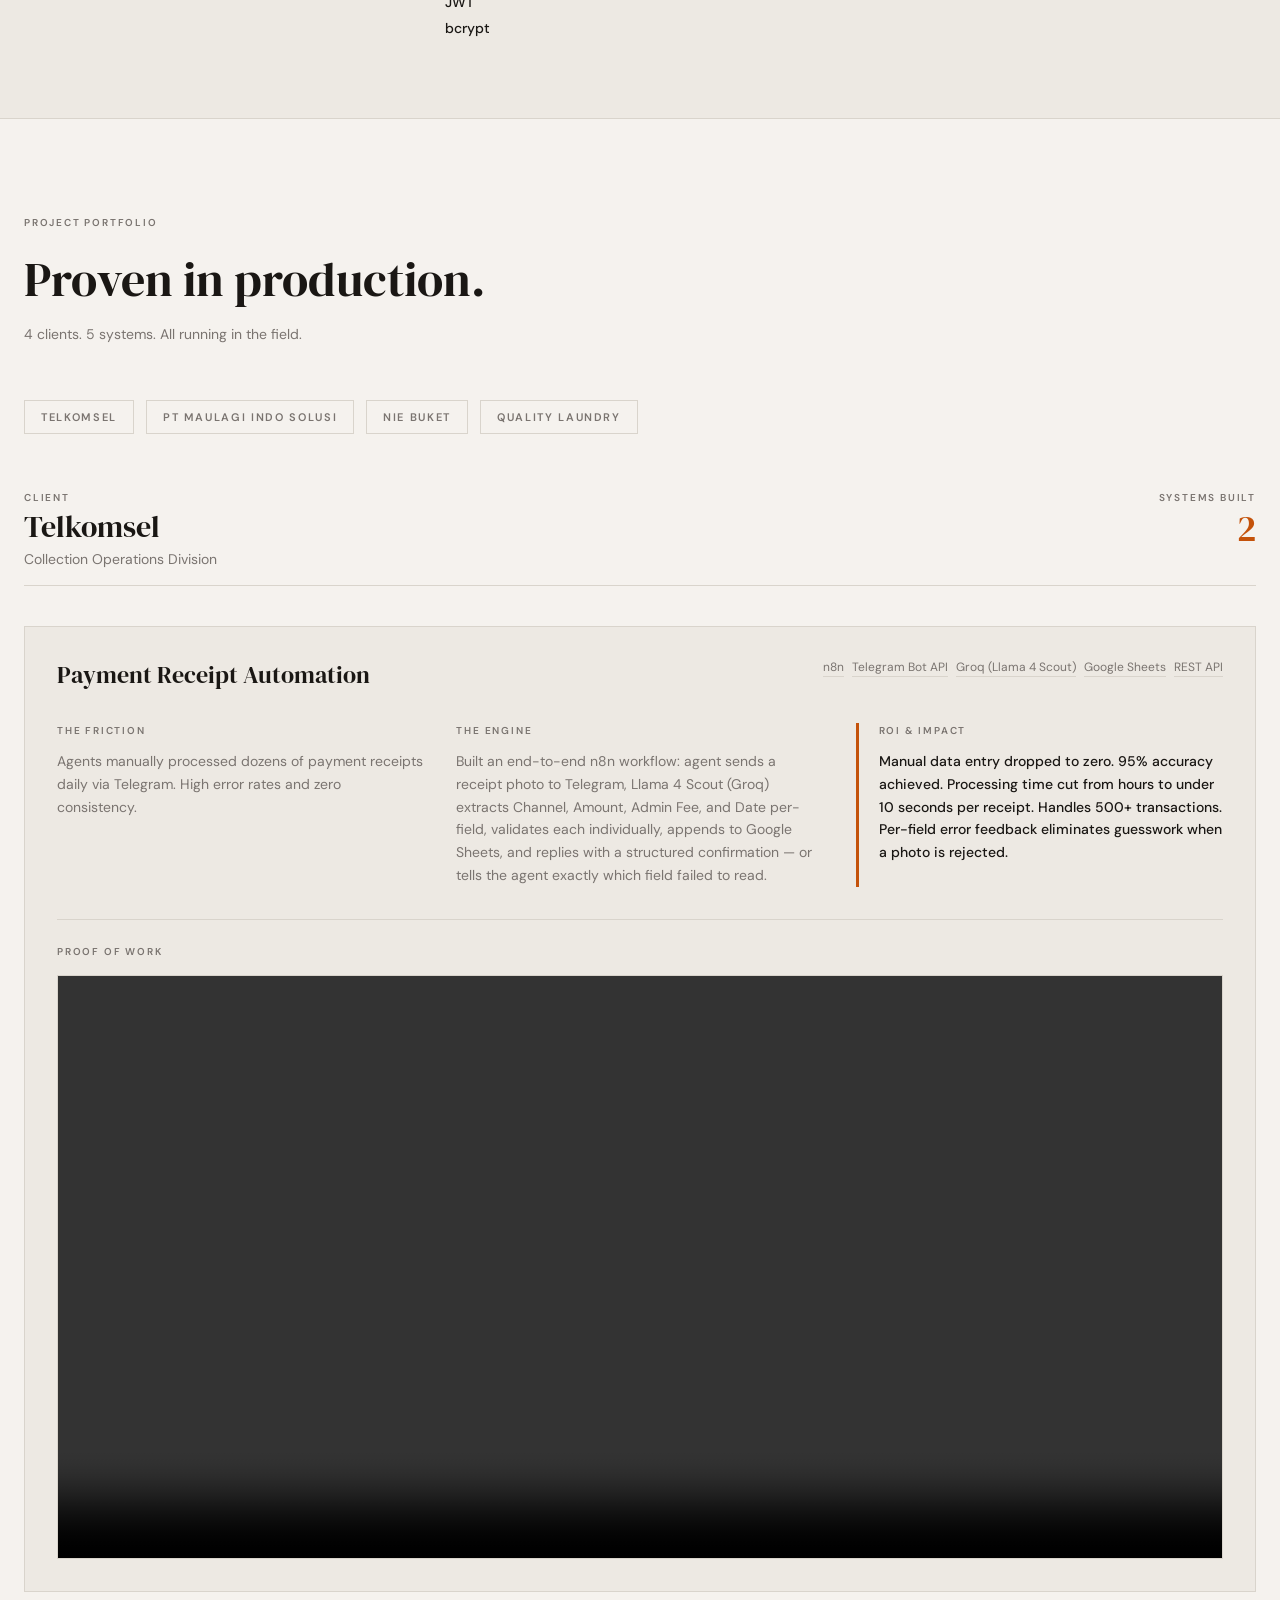
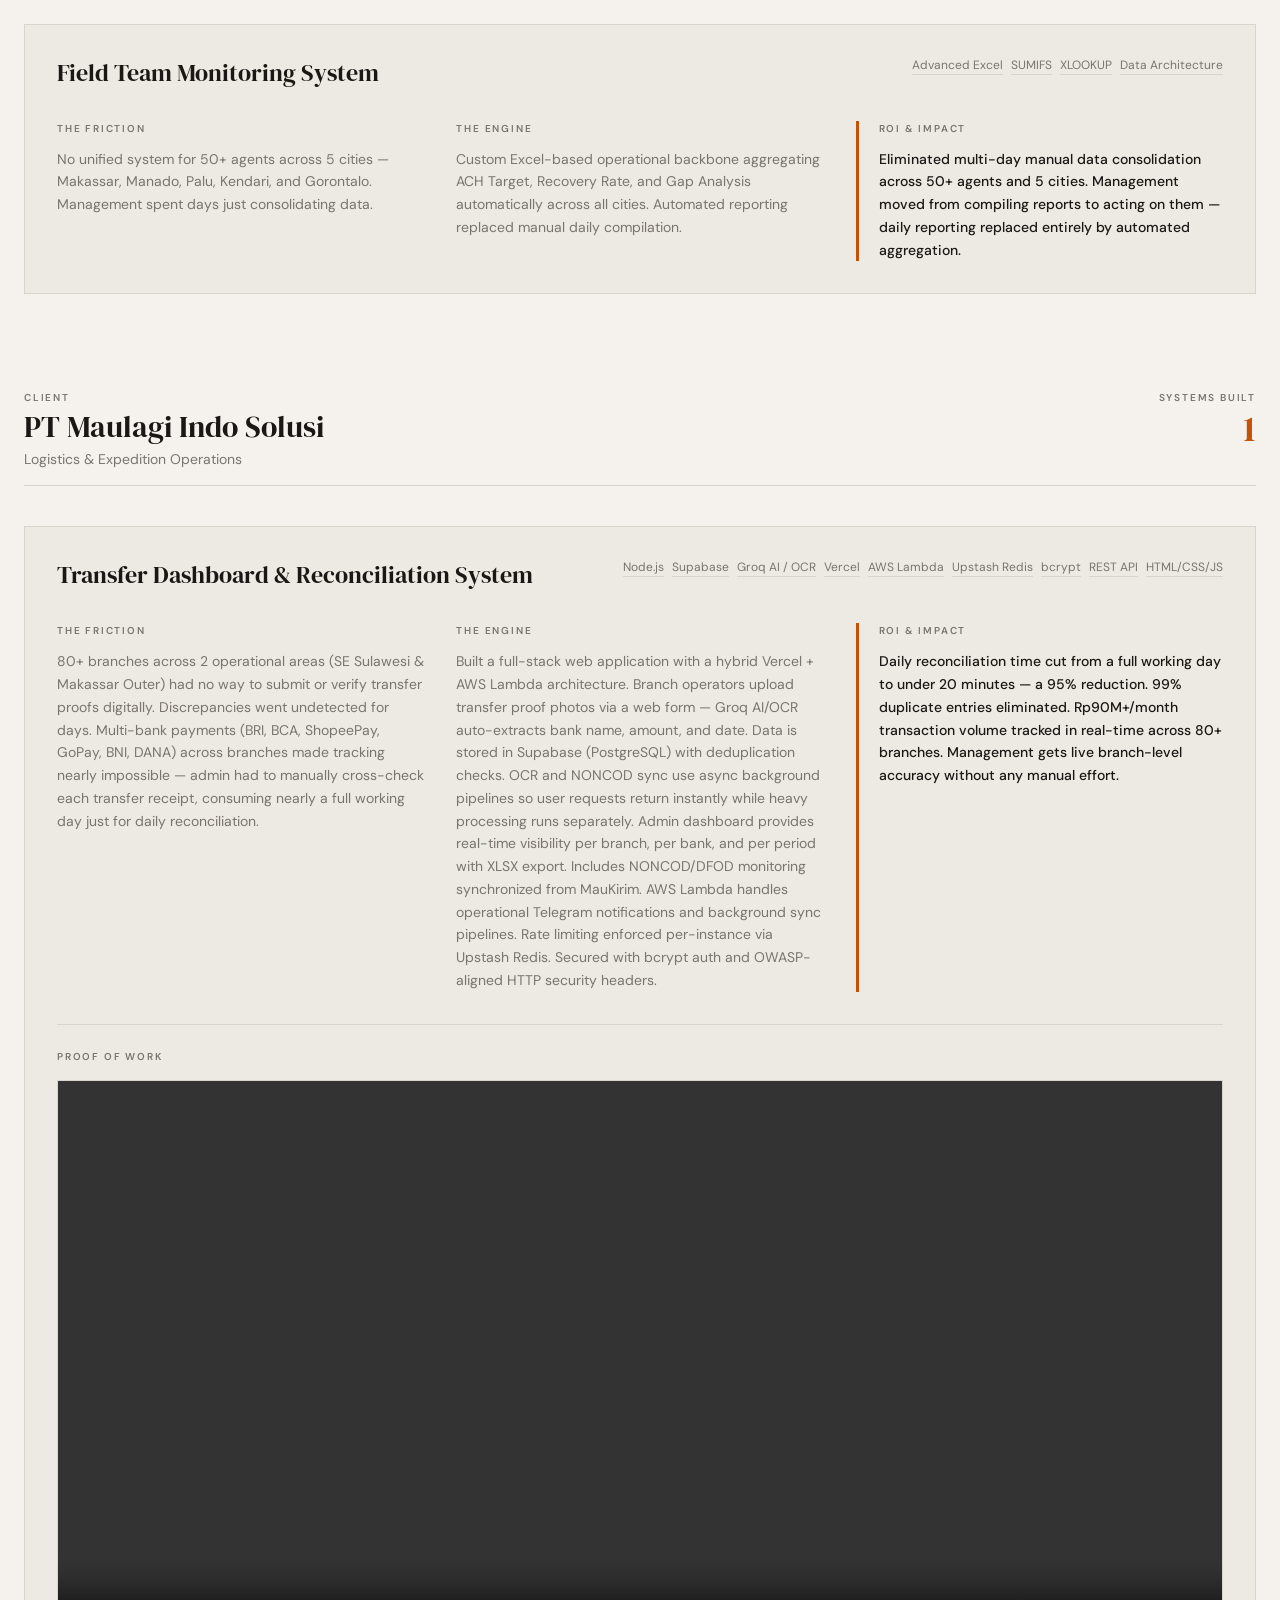
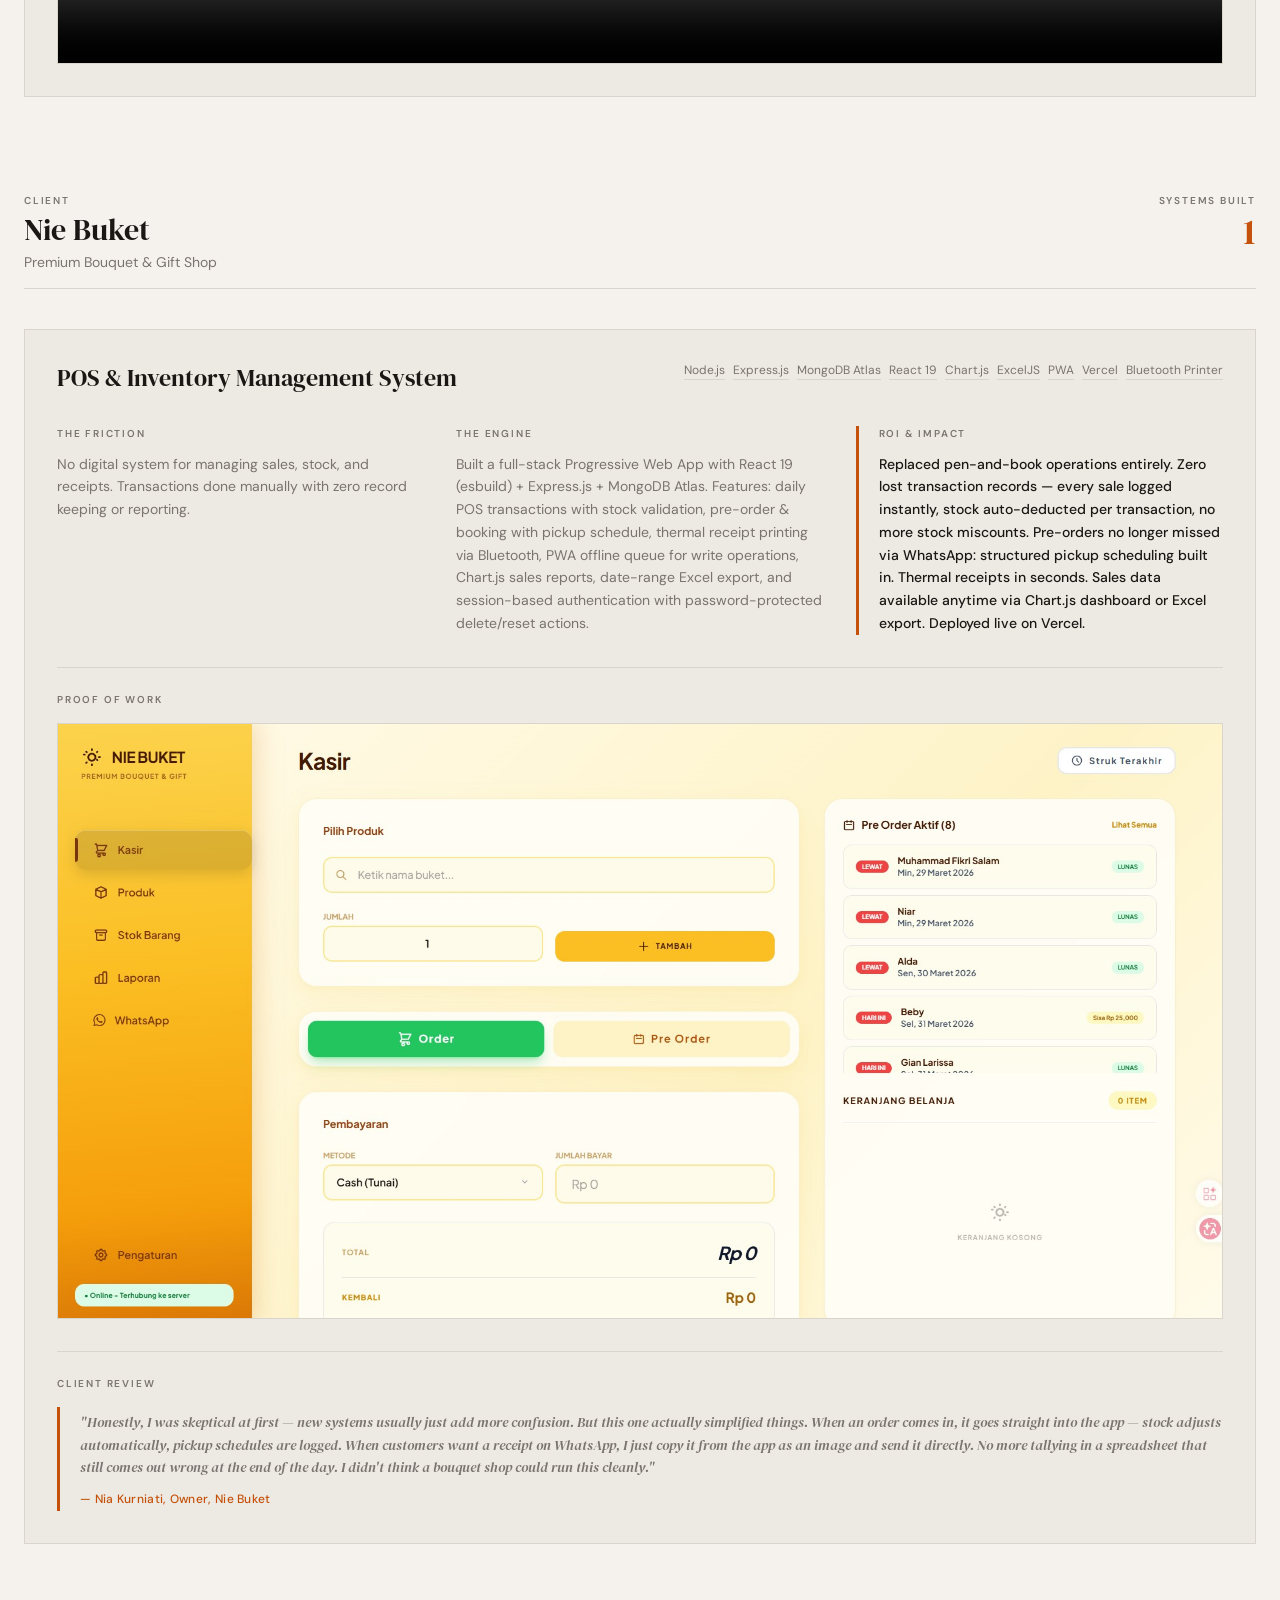
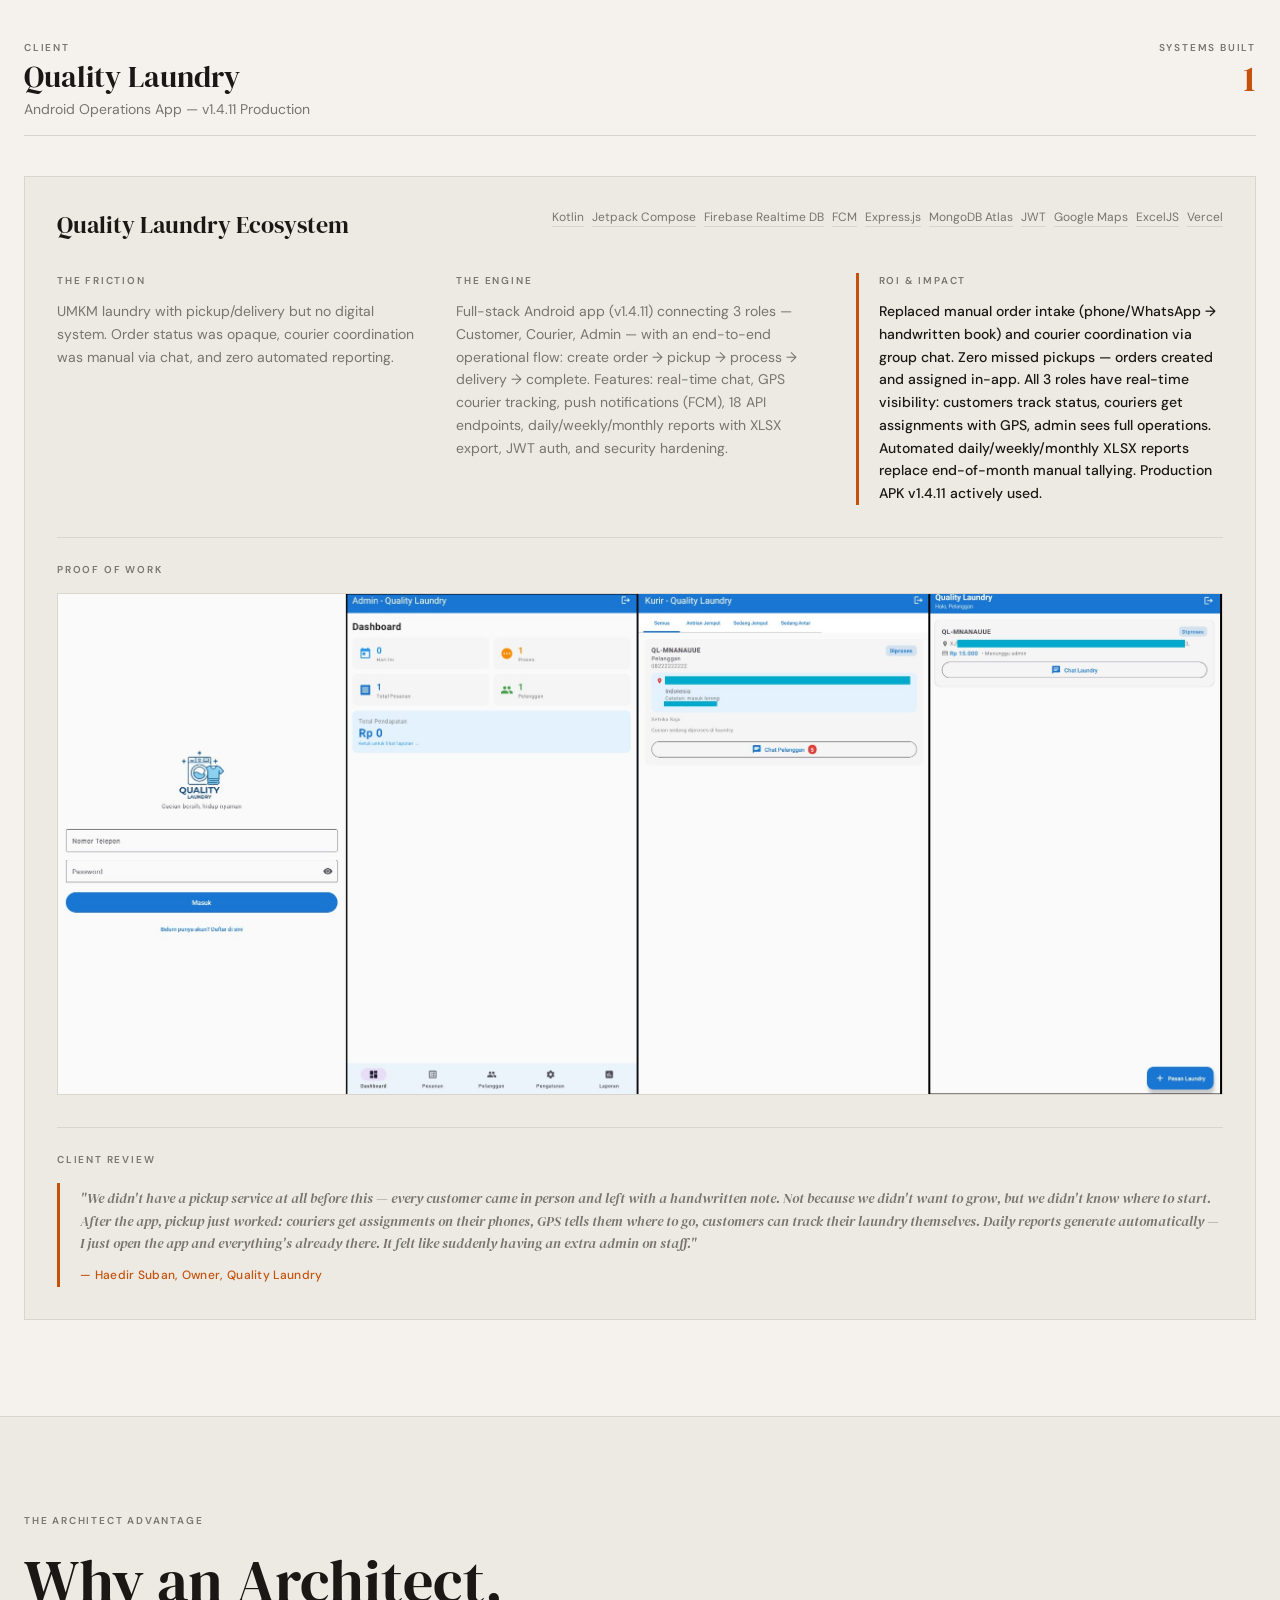
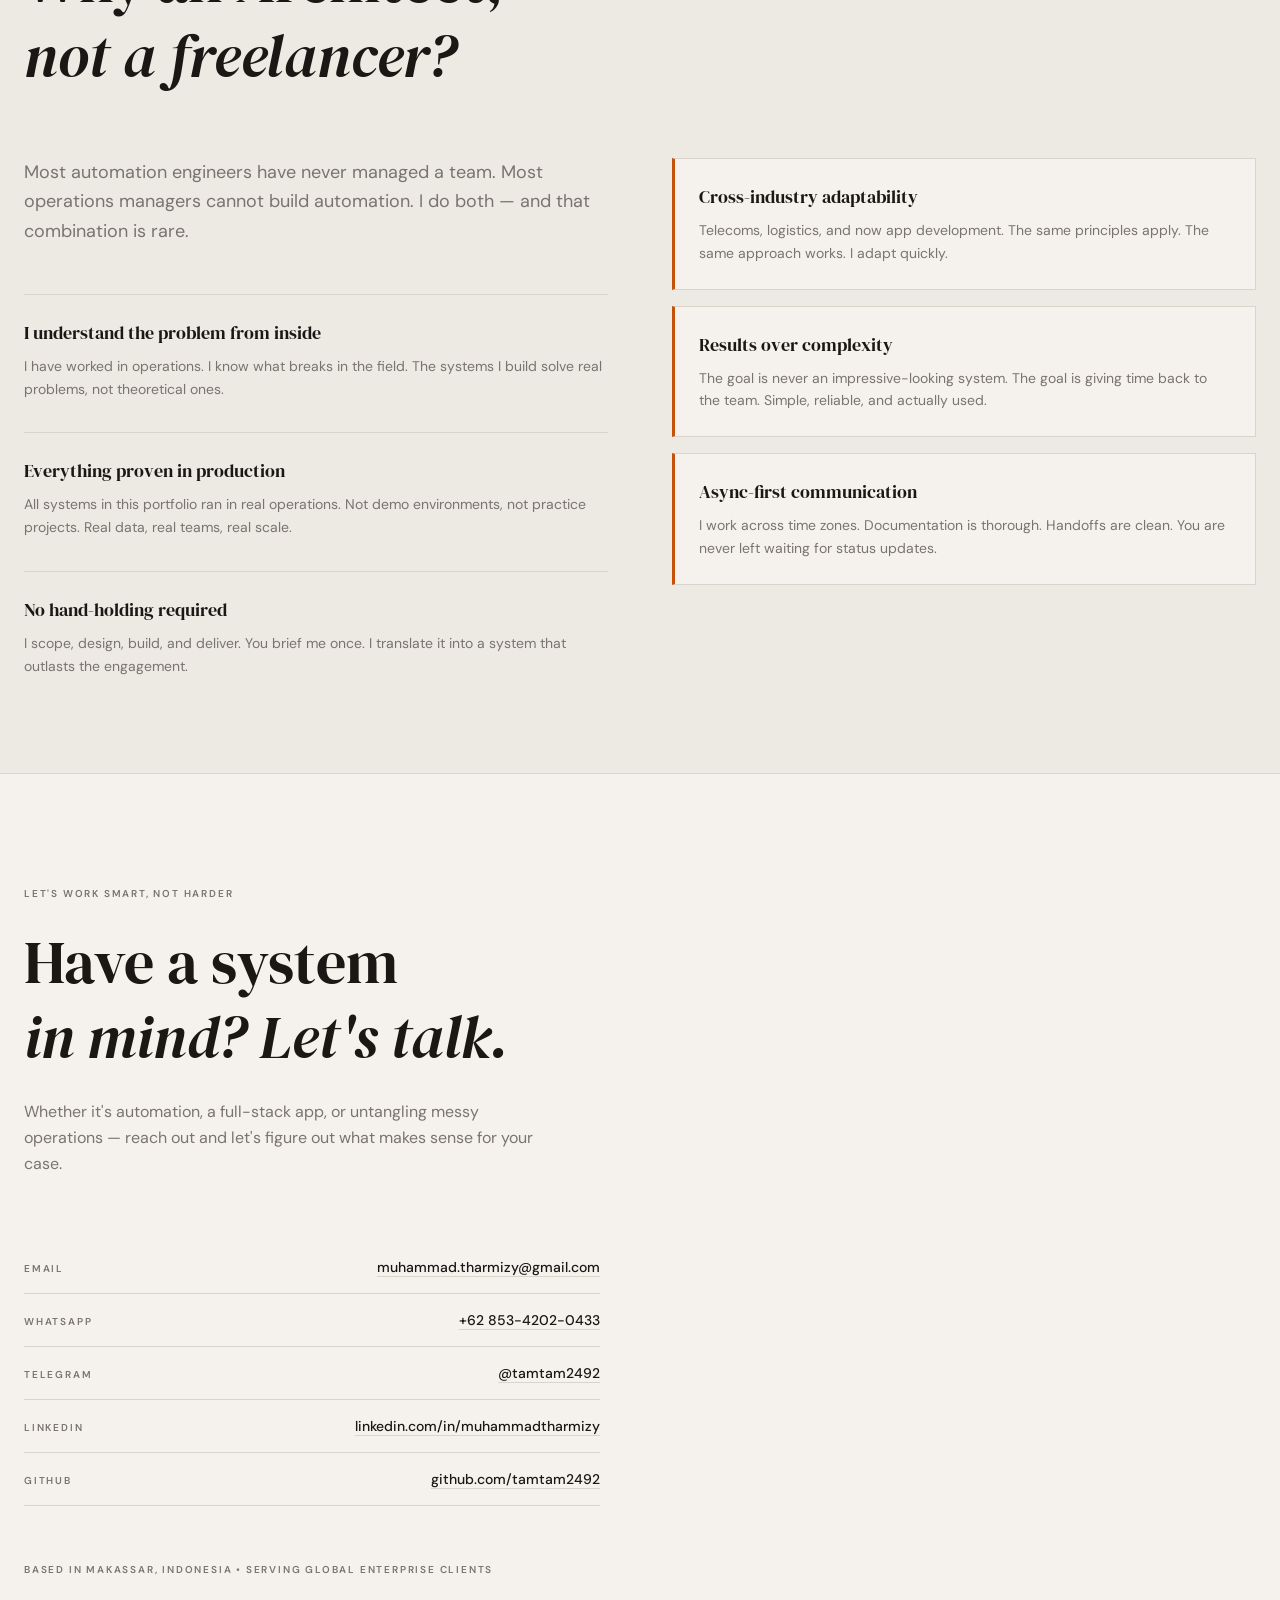
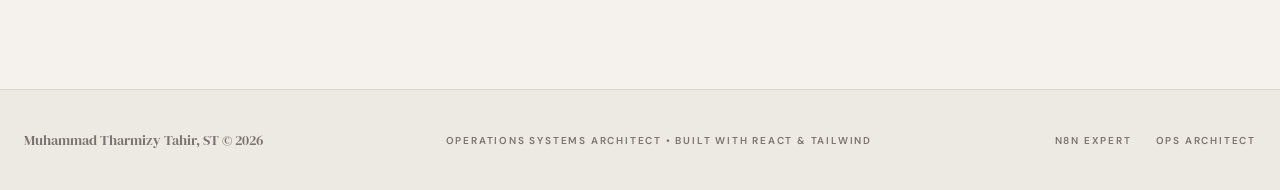
==== commit 8922a5b1: "refactor: remove city names from hero, 5 Systems in Production, add pull quote" ====
--- a/index.html
+++ b/index.html
@@ -5,8 +5,8 @@
     <meta name="viewport" content="width=device-width, initial-scale=1.0" />
     <title>Muhammad Tharmizy Tahir, ST | Operations Architect</title>
     <meta name="description" content="Muhammad Tharmizy Tahir, ST — Operations Systems Architect. Transforming operational chaos into automated precision." />
-    <script type="module" crossorigin src="/assets/index-BmLF9cc0.js"></script>
-    <link rel="stylesheet" crossorigin href="/assets/index-BIc-7aTi.css">
+    <script type="module" crossorigin src="/assets/index-CcuQ8Gy6.js"></script>
+    <link rel="stylesheet" crossorigin href="/assets/index-B1QS15aL.css">
   </head>
   <body>
     <div id="root"></div>
--- a/assets/index-B1QS15aL.css
+++ b/assets/index-B1QS15aL.css
@@ -0,0 +1 @@
+@import"https://fonts.googleapis.com/css2?family=DM+Serif+Display:ital@0;1&family=DM+Sans:ital,opsz,wght@0,9..40,300;0,9..40,400;0,9..40,500;0,9..40,600;1,9..40,300;1,9..40,400&display=swap";/*! tailwindcss v4.2.2 | MIT License | https://tailwindcss.com */@layer properties{@supports (((-webkit-hyphens:none)) and (not (margin-trim:inline))) or ((-moz-orient:inline) and (not (color:rgb(from red r g b)))){*,:before,:after,::backdrop{--tw-translate-x:0;--tw-translate-y:0;--tw-translate-z:0;--tw-scale-x:1;--tw-scale-y:1;--tw-scale-z:1;--tw-rotate-x:initial;--tw-rotate-y:initial;--tw-rotate-z:initial;--tw-skew-x:initial;--tw-skew-y:initial;--tw-space-y-reverse:0;--tw-border-style:solid;--tw-gradient-position:initial;--tw-gradient-from:#0000;--tw-gradient-via:#0000;--tw-gradient-to:#0000;--tw-gradient-stops:initial;--tw-gradient-via-stops:initial;--tw-gradient-from-position:0%;--tw-gradient-via-position:50%;--tw-gradient-to-position:100%;--tw-leading:initial;--tw-font-weight:initial;--tw-tracking:initial;--tw-shadow:0 0 #0000;--tw-shadow-color:initial;--tw-shadow-alpha:100%;--tw-inset-shadow:0 0 #0000;--tw-inset-shadow-color:initial;--tw-inset-shadow-alpha:100%;--tw-ring-color:initial;--tw-ring-shadow:0 0 #0000;--tw-inset-ring-color:initial;--tw-inset-ring-shadow:0 0 #0000;--tw-ring-inset:initial;--tw-ring-offset-width:0px;--tw-ring-offset-color:#fff;--tw-ring-offset-shadow:0 0 #0000;--tw-blur:initial;--tw-brightness:initial;--tw-contrast:initial;--tw-grayscale:initial;--tw-hue-rotate:initial;--tw-invert:initial;--tw-opacity:initial;--tw-saturate:initial;--tw-sepia:initial;--tw-drop-shadow:initial;--tw-drop-shadow-color:initial;--tw-drop-shadow-alpha:100%;--tw-drop-shadow-size:initial;--tw-backdrop-blur:initial;--tw-backdrop-brightness:initial;--tw-backdrop-contrast:initial;--tw-backdrop-grayscale:initial;--tw-backdrop-hue-rotate:initial;--tw-backdrop-invert:initial;--tw-backdrop-opacity:initial;--tw-backdrop-saturate:initial;--tw-backdrop-sepia:initial;--tw-ease:initial}}}@layer theme{:root,:host{--font-sans:"DM Sans", ui-sans-serif, system-ui, sans-serif;--font-serif:"DM Serif Display", Georgia, serif;--font-mono:ui-monospace, SFMono-Regular, monospace;--color-red-400:oklch(70.4% .191 22.216);--color-red-500:oklch(63.7% .237 25.331);--color-orange-400:oklch(75% .183 55.934);--color-orange-500:oklch(70.5% .213 47.604);--color-green-400:oklch(79.2% .209 151.711);--color-green-500:oklch(72.3% .219 149.579);--color-sky-400:oklch(74.6% .16 232.661);--color-sky-500:oklch(68.5% .169 237.323);--color-blue-400:oklch(70.7% .165 254.624);--color-indigo-600:oklch(51.1% .262 276.966);--color-purple-400:oklch(71.4% .203 305.504);--color-purple-500:oklch(62.7% .265 303.9);--color-purple-700:oklch(49.6% .265 301.924);--color-pink-400:oklch(71.8% .202 349.761);--color-pink-500:oklch(65.6% .241 354.308);--color-zinc-400:oklch(70.5% .015 286.067);--color-black:#000;--color-white:#fff;--spacing:.25rem;--container-sm:24rem;--container-lg:32rem;--container-xl:36rem;--container-2xl:42rem;--container-3xl:48rem;--container-4xl:56rem;--container-7xl:80rem;--text-xs:.75rem;--text-xs--line-height:calc(1 / .75);--text-sm:.875rem;--text-sm--line-height:calc(1.25 / .875);--text-base:1rem;--text-base--line-height: 1.5 ;--text-lg:1.125rem;--text-lg--line-height:calc(1.75 / 1.125);--text-xl:1.25rem;--text-xl--line-height:calc(1.75 / 1.25);--text-2xl:1.5rem;--text-2xl--line-height:calc(2 / 1.5);--text-3xl:1.875rem;--text-3xl--line-height: 1.2 ;--text-4xl:2.25rem;--text-4xl--line-height:calc(2.5 / 2.25);--text-5xl:3rem;--text-5xl--line-height:1;--text-6xl:3.75rem;--text-6xl--line-height:1;--text-7xl:4.5rem;--text-7xl--line-height:1;--text-8xl:6rem;--text-8xl--line-height:1;--font-weight-light:300;--font-weight-medium:500;--font-weight-semibold:600;--font-weight-bold:700;--font-weight-black:900;--tracking-tighter:-.05em;--tracking-tight:-.025em;--tracking-wide:.025em;--tracking-widest:.1em;--leading-tight:1.25;--leading-snug:1.375;--leading-relaxed:1.625;--radius-lg:.5rem;--radius-xl:.75rem;--radius-2xl:1rem;--ease-in:cubic-bezier(.4, 0, 1, 1);--ease-out:cubic-bezier(0, 0, .2, 1);--ease-in-out:cubic-bezier(.4, 0, .2, 1);--animate-pulse:pulse 2s cubic-bezier(.4, 0, .6, 1) infinite;--blur-sm:8px;--blur-md:12px;--blur-2xl:40px;--default-transition-duration:.15s;--default-transition-timing-function:cubic-bezier(.4, 0, .2, 1);--default-font-family:var(--font-sans);--default-mono-font-family:var(--font-mono);--color-brand-bg:#f5f2ee;--color-brand-surface:#ede9e3;--color-brand-border:#d9d4cc;--color-brand-text:#1a1714;--color-brand-muted:#7a7470;--color-brand-accent:#c4520a}}@layer base{*,:after,:before,::backdrop{box-sizing:border-box;border:0 solid;margin:0;padding:0}::file-selector-button{box-sizing:border-box;border:0 solid;margin:0;padding:0}html,:host{-webkit-text-size-adjust:100%;-moz-tab-size:4;tab-size:4;line-height:1.5;font-family:var(--default-font-family,ui-sans-serif, system-ui, sans-serif, "Apple Color Emoji", "Segoe UI Emoji", "Segoe UI Symbol", "Noto Color Emoji");font-feature-settings:var(--default-font-feature-settings,normal);font-variation-settings:var(--default-font-variation-settings,normal);-webkit-tap-highlight-color:transparent}hr{height:0;color:inherit;border-top-width:1px}abbr:where([title]){-webkit-text-decoration:underline dotted;text-decoration:underline dotted}h1,h2,h3,h4,h5,h6{font-size:inherit;font-weight:inherit}a{color:inherit;-webkit-text-decoration:inherit;text-decoration:inherit}b,strong{font-weight:bolder}code,kbd,samp,pre{font-family:var(--default-mono-font-family,ui-monospace, SFMono-Regular, Menlo, Monaco, Consolas, "Liberation Mono", "Courier New", monospace);font-feature-settings:var(--default-mono-font-feature-settings,normal);font-variation-settings:var(--default-mono-font-variation-settings,normal);font-size:1em}small{font-size:80%}sub,sup{vertical-align:baseline;font-size:75%;line-height:0;position:relative}sub{bottom:-.25em}sup{top:-.5em}table{text-indent:0;border-color:inherit;border-collapse:collapse}:-moz-focusring{outline:auto}progress{vertical-align:baseline}summary{display:list-item}ol,ul,menu{list-style:none}img,svg,video,canvas,audio,iframe,embed,object{vertical-align:middle;display:block}img,video{max-width:100%;height:auto}button,input,select,optgroup,textarea{font:inherit;font-feature-settings:inherit;font-variation-settings:inherit;letter-spacing:inherit;color:inherit;opacity:1;background-color:#0000;border-radius:0}::file-selector-button{font:inherit;font-feature-settings:inherit;font-variation-settings:inherit;letter-spacing:inherit;color:inherit;opacity:1;background-color:#0000;border-radius:0}:where(select:is([multiple],[size])) optgroup{font-weight:bolder}:where(select:is([multiple],[size])) optgroup option{padding-inline-start:20px}::file-selector-button{margin-inline-end:4px}::placeholder{opacity:1}@supports (not ((-webkit-appearance:-apple-pay-button))) or (contain-intrinsic-size:1px){::placeholder{color:currentColor}@supports (color:color-mix(in lab,red,red)){::placeholder{color:color-mix(in oklab,currentcolor 50%,transparent)}}}textarea{resize:vertical}::-webkit-search-decoration{-webkit-appearance:none}::-webkit-date-and-time-value{min-height:1lh;text-align:inherit}::-webkit-datetime-edit{display:inline-flex}::-webkit-datetime-edit-fields-wrapper{padding:0}::-webkit-datetime-edit{padding-block:0}::-webkit-datetime-edit-year-field{padding-block:0}::-webkit-datetime-edit-month-field{padding-block:0}::-webkit-datetime-edit-day-field{padding-block:0}::-webkit-datetime-edit-hour-field{padding-block:0}::-webkit-datetime-edit-minute-field{padding-block:0}::-webkit-datetime-edit-second-field{padding-block:0}::-webkit-datetime-edit-millisecond-field{padding-block:0}::-webkit-datetime-edit-meridiem-field{padding-block:0}::-webkit-calendar-picker-indicator{line-height:1}:-moz-ui-invalid{box-shadow:none}button,input:where([type=button],[type=reset],[type=submit]){-webkit-appearance:button;-moz-appearance:button;appearance:button}::file-selector-button{-webkit-appearance:button;-moz-appearance:button;appearance:button}::-webkit-inner-spin-button{height:auto}::-webkit-outer-spin-button{height:auto}[hidden]:where(:not([hidden=until-found])){display:none!important}body{background-color:var(--color-brand-bg);font-family:var(--font-sans);color:var(--color-brand-text);-webkit-font-smoothing:antialiased;-moz-osx-font-smoothing:grayscale}h1,h2,h3{font-family:var(--font-serif)}}@layer components;@layer utilities{.pointer-events-none{pointer-events:none}.visible{visibility:visible}.absolute{position:absolute}.fixed{position:fixed}.relative{position:relative}.inset-0{inset:calc(var(--spacing) * 0)}.start{inset-inline-start:var(--spacing)}.end{inset-inline-end:var(--spacing)}.top-0{top:calc(var(--spacing) * 0)}.top-1\/2{top:50%}.top-10{top:calc(var(--spacing) * 10)}.top-12{top:calc(var(--spacing) * 12)}.top-full{top:100%}.-right-3{right:calc(var(--spacing) * -3)}.right-1\/3{right:33.3333%}.right-1\/4{right:25%}.right-\[13\%\]{right:13%}.-bottom-3{bottom:calc(var(--spacing) * -3)}.bottom-0{bottom:calc(var(--spacing) * 0)}.bottom-20{bottom:calc(var(--spacing) * 20)}.left-0{left:calc(var(--spacing) * 0)}.left-1\/2{left:50%}.left-1\/3{left:33.3333%}.left-\[13\%\]{left:13%}.z-50{z-index:50}.mx-auto{margin-inline:auto}.mt-0\.5{margin-top:calc(var(--spacing) * .5)}.mt-1{margin-top:calc(var(--spacing) * 1)}.mt-2{margin-top:calc(var(--spacing) * 2)}.mt-3{margin-top:calc(var(--spacing) * 3)}.mt-4{margin-top:calc(var(--spacing) * 4)}.mt-8{margin-top:calc(var(--spacing) * 8)}.mt-12{margin-top:calc(var(--spacing) * 12)}.mt-24{margin-top:calc(var(--spacing) * 24)}.mt-28{margin-top:calc(var(--spacing) * 28)}.mb-1{margin-bottom:calc(var(--spacing) * 1)}.mb-2{margin-bottom:calc(var(--spacing) * 2)}.mb-3{margin-bottom:calc(var(--spacing) * 3)}.mb-4{margin-bottom:calc(var(--spacing) * 4)}.mb-5{margin-bottom:calc(var(--spacing) * 5)}.mb-6{margin-bottom:calc(var(--spacing) * 6)}.mb-8{margin-bottom:calc(var(--spacing) * 8)}.mb-10{margin-bottom:calc(var(--spacing) * 10)}.mb-12{margin-bottom:calc(var(--spacing) * 12)}.mb-14{margin-bottom:calc(var(--spacing) * 14)}.mb-16{margin-bottom:calc(var(--spacing) * 16)}.mb-20{margin-bottom:calc(var(--spacing) * 20)}.block{display:block}.contents{display:contents}.flex{display:flex}.grid{display:grid}.hidden{display:none}.inline{display:inline}.inline-block{display:inline-block}.inline-flex{display:inline-flex}.h-1\.5{height:calc(var(--spacing) * 1.5)}.h-2{height:calc(var(--spacing) * 2)}.h-3{height:calc(var(--spacing) * 3)}.h-4{height:calc(var(--spacing) * 4)}.h-5{height:calc(var(--spacing) * 5)}.h-6{height:calc(var(--spacing) * 6)}.h-7{height:calc(var(--spacing) * 7)}.h-8{height:calc(var(--spacing) * 8)}.h-9{height:calc(var(--spacing) * 9)}.h-12{height:calc(var(--spacing) * 12)}.h-48{height:calc(var(--spacing) * 48)}.h-64{height:calc(var(--spacing) * 64)}.h-80{height:calc(var(--spacing) * 80)}.h-\[400px\]{height:400px}.h-\[500px\]{height:500px}.h-fit{height:fit-content}.h-full{height:100%}.h-px{height:1px}.min-h-screen{min-height:100vh}.w-1\.5{width:calc(var(--spacing) * 1.5)}.w-2{width:calc(var(--spacing) * 2)}.w-3{width:calc(var(--spacing) * 3)}.w-4{width:calc(var(--spacing) * 4)}.w-5{width:calc(var(--spacing) * 5)}.w-6{width:calc(var(--spacing) * 6)}.w-7{width:calc(var(--spacing) * 7)}.w-8{width:calc(var(--spacing) * 8)}.w-9{width:calc(var(--spacing) * 9)}.w-12{width:calc(var(--spacing) * 12)}.w-48{width:calc(var(--spacing) * 48)}.w-52{width:calc(var(--spacing) * 52)}.w-80{width:calc(var(--spacing) * 80)}.w-\[500px\]{width:500px}.w-\[700px\]{width:700px}.w-\[800px\]{width:800px}.w-full{width:100%}.max-w-2xl{max-width:var(--container-2xl)}.max-w-3xl{max-width:var(--container-3xl)}.max-w-4xl{max-width:var(--container-4xl)}.max-w-7xl{max-width:var(--container-7xl)}.max-w-lg{max-width:var(--container-lg)}.max-w-sm{max-width:var(--container-sm)}.max-w-xl{max-width:var(--container-xl)}.flex-1{flex:1}.flex-shrink{flex-shrink:1}.shrink-0{flex-shrink:0}.-translate-x-1\/2{--tw-translate-x: -50% ;translate:var(--tw-translate-x) var(--tw-translate-y)}.-translate-y-1\/2{--tw-translate-y: -50% ;translate:var(--tw-translate-x) var(--tw-translate-y)}.scale-105{--tw-scale-x:105%;--tw-scale-y:105%;--tw-scale-z:105%;scale:var(--tw-scale-x) var(--tw-scale-y)}.rotate-180{rotate:180deg}.transform{transform:var(--tw-rotate-x,) var(--tw-rotate-y,) var(--tw-rotate-z,) var(--tw-skew-x,) var(--tw-skew-y,)}.animate-pulse{animation:var(--animate-pulse)}.cursor-default{cursor:default}.resize{resize:both}.grid-cols-1{grid-template-columns:repeat(1,minmax(0,1fr))}.grid-cols-2{grid-template-columns:repeat(2,minmax(0,1fr))}.flex-col{flex-direction:column}.flex-wrap{flex-wrap:wrap}.items-baseline{align-items:baseline}.items-center{align-items:center}.items-end{align-items:flex-end}.items-start{align-items:flex-start}.justify-between{justify-content:space-between}.justify-center{justify-content:center}.gap-1{gap:calc(var(--spacing) * 1)}.gap-1\.5{gap:calc(var(--spacing) * 1.5)}.gap-2{gap:calc(var(--spacing) * 2)}.gap-3{gap:calc(var(--spacing) * 3)}.gap-4{gap:calc(var(--spacing) * 4)}.gap-5{gap:calc(var(--spacing) * 5)}.gap-6{gap:calc(var(--spacing) * 6)}.gap-8{gap:calc(var(--spacing) * 8)}.gap-10{gap:calc(var(--spacing) * 10)}.gap-12{gap:calc(var(--spacing) * 12)}.gap-16{gap:calc(var(--spacing) * 16)}.gap-px{gap:1px}:where(.space-y-0>:not(:last-child)){--tw-space-y-reverse:0;margin-block-start:calc(calc(var(--spacing) * 0) * var(--tw-space-y-reverse));margin-block-end:calc(calc(var(--spacing) * 0) * calc(1 - var(--tw-space-y-reverse)))}:where(.space-y-1\.5>:not(:last-child)){--tw-space-y-reverse:0;margin-block-start:calc(calc(var(--spacing) * 1.5) * var(--tw-space-y-reverse));margin-block-end:calc(calc(var(--spacing) * 1.5) * calc(1 - var(--tw-space-y-reverse)))}:where(.space-y-4>:not(:last-child)){--tw-space-y-reverse:0;margin-block-start:calc(calc(var(--spacing) * 4) * var(--tw-space-y-reverse));margin-block-end:calc(calc(var(--spacing) * 4) * calc(1 - var(--tw-space-y-reverse)))}:where(.space-y-8>:not(:last-child)){--tw-space-y-reverse:0;margin-block-start:calc(calc(var(--spacing) * 8) * var(--tw-space-y-reverse));margin-block-end:calc(calc(var(--spacing) * 8) * calc(1 - var(--tw-space-y-reverse)))}:where(.space-y-10>:not(:last-child)){--tw-space-y-reverse:0;margin-block-start:calc(calc(var(--spacing) * 10) * var(--tw-space-y-reverse));margin-block-end:calc(calc(var(--spacing) * 10) * calc(1 - var(--tw-space-y-reverse)))}:where(.space-y-20>:not(:last-child)){--tw-space-y-reverse:0;margin-block-start:calc(calc(var(--spacing) * 20) * var(--tw-space-y-reverse));margin-block-end:calc(calc(var(--spacing) * 20) * calc(1 - var(--tw-space-y-reverse)))}:where(.space-y-24>:not(:last-child)){--tw-space-y-reverse:0;margin-block-start:calc(calc(var(--spacing) * 24) * var(--tw-space-y-reverse));margin-block-end:calc(calc(var(--spacing) * 24) * calc(1 - var(--tw-space-y-reverse)))}.overflow-hidden{overflow:hidden}.rounded{border-radius:.25rem}.rounded-2xl{border-radius:var(--radius-2xl)}.rounded-full{border-radius:3.40282e38px}.rounded-lg{border-radius:var(--radius-lg)}.rounded-xl{border-radius:var(--radius-xl)}.border{border-style:var(--tw-border-style);border-width:1px}.border-y{border-block-style:var(--tw-border-style);border-block-width:1px}.border-t{border-top-style:var(--tw-border-style);border-top-width:1px}.border-t-2{border-top-style:var(--tw-border-style);border-top-width:2px}.border-b{border-bottom-style:var(--tw-border-style);border-bottom-width:1px}.border-l-2{border-left-style:var(--tw-border-style);border-left-width:2px}.border-l-\[3px\]{border-left-style:var(--tw-border-style);border-left-width:3px}.border-\[\#1DBF73\]{border-color:#1dbf73}.border-black\/10{border-color:#0000001a}@supports (color:color-mix(in lab,red,red)){.border-black\/10{border-color:color-mix(in oklab,var(--color-black) 10%,transparent)}}.border-brand-accent{border-color:var(--color-brand-accent)}.border-brand-accent\/20{border-color:#c4520a33}@supports (color:color-mix(in lab,red,red)){.border-brand-accent\/20{border-color:color-mix(in oklab,var(--color-brand-accent) 20%,transparent)}}.border-brand-border{border-color:var(--color-brand-border)}.border-brand-border\/60{border-color:#d9d4cc99}@supports (color:color-mix(in lab,red,red)){.border-brand-border\/60{border-color:color-mix(in oklab,var(--color-brand-border) 60%,transparent)}}.border-orange-500\/30{border-color:#fe6e004d}@supports (color:color-mix(in lab,red,red)){.border-orange-500\/30{border-color:color-mix(in oklab,var(--color-orange-500) 30%,transparent)}}.border-pink-500\/30{border-color:#f6339a4d}@supports (color:color-mix(in lab,red,red)){.border-pink-500\/30{border-color:color-mix(in oklab,var(--color-pink-500) 30%,transparent)}}.border-purple-500\/30{border-color:#ac4bff4d}@supports (color:color-mix(in lab,red,red)){.border-purple-500\/30{border-color:color-mix(in oklab,var(--color-purple-500) 30%,transparent)}}.border-red-500\/30{border-color:#fb2c364d}@supports (color:color-mix(in lab,red,red)){.border-red-500\/30{border-color:color-mix(in oklab,var(--color-red-500) 30%,transparent)}}.border-l-brand-accent{border-left-color:var(--color-brand-accent)}.bg-\[\#0A66C2\]\/10{background-color:#0a66c21a}.bg-black{background-color:var(--color-black)}.bg-brand-accent{background-color:var(--color-brand-accent)}.bg-brand-accent\/5{background-color:#c4520a0d}@supports (color:color-mix(in lab,red,red)){.bg-brand-accent\/5{background-color:color-mix(in oklab,var(--color-brand-accent) 5%,transparent)}}.bg-brand-accent\/8{background-color:#c4520a14}@supports (color:color-mix(in lab,red,red)){.bg-brand-accent\/8{background-color:color-mix(in oklab,var(--color-brand-accent) 8%,transparent)}}.bg-brand-accent\/10{background-color:#c4520a1a}@supports (color:color-mix(in lab,red,red)){.bg-brand-accent\/10{background-color:color-mix(in oklab,var(--color-brand-accent) 10%,transparent)}}.bg-brand-accent\/20{background-color:#c4520a33}@supports (color:color-mix(in lab,red,red)){.bg-brand-accent\/20{background-color:color-mix(in oklab,var(--color-brand-accent) 20%,transparent)}}.bg-brand-bg{background-color:var(--color-brand-bg)}.bg-brand-bg\/95{background-color:#f5f2eef2}@supports (color:color-mix(in lab,red,red)){.bg-brand-bg\/95{background-color:color-mix(in oklab,var(--color-brand-bg) 95%,transparent)}}.bg-brand-border{background-color:var(--color-brand-border)}.bg-brand-border\/40{background-color:#d9d4cc66}@supports (color:color-mix(in lab,red,red)){.bg-brand-border\/40{background-color:color-mix(in oklab,var(--color-brand-border) 40%,transparent)}}.bg-brand-surface{background-color:var(--color-brand-surface)}.bg-brand-text{background-color:var(--color-brand-text)}.bg-green-500{background-color:var(--color-green-500)}.bg-green-500\/10{background-color:#00c7581a}@supports (color:color-mix(in lab,red,red)){.bg-green-500\/10{background-color:color-mix(in oklab,var(--color-green-500) 10%,transparent)}}.bg-indigo-600{background-color:var(--color-indigo-600)}.bg-orange-500\/5{background-color:#fe6e000d}@supports (color:color-mix(in lab,red,red)){.bg-orange-500\/5{background-color:color-mix(in oklab,var(--color-orange-500) 5%,transparent)}}.bg-pink-500\/5{background-color:#f6339a0d}@supports (color:color-mix(in lab,red,red)){.bg-pink-500\/5{background-color:color-mix(in oklab,var(--color-pink-500) 5%,transparent)}}.bg-purple-500\/5{background-color:#ac4bff0d}@supports (color:color-mix(in lab,red,red)){.bg-purple-500\/5{background-color:color-mix(in oklab,var(--color-purple-500) 5%,transparent)}}.bg-purple-700{background-color:var(--color-purple-700)}.bg-red-500\/5{background-color:#fb2c360d}@supports (color:color-mix(in lab,red,red)){.bg-red-500\/5{background-color:color-mix(in oklab,var(--color-red-500) 5%,transparent)}}.bg-sky-500\/10{background-color:#00a5ef1a}@supports (color:color-mix(in lab,red,red)){.bg-sky-500\/10{background-color:color-mix(in oklab,var(--color-sky-500) 10%,transparent)}}.bg-white{background-color:var(--color-white)}.bg-white\/5{background-color:#ffffff0d}@supports (color:color-mix(in lab,red,red)){.bg-white\/5{background-color:color-mix(in oklab,var(--color-white) 5%,transparent)}}.bg-gradient-to-r{--tw-gradient-position:to right in oklab;background-image:linear-gradient(var(--tw-gradient-stops))}.from-transparent{--tw-gradient-from:transparent;--tw-gradient-stops:var(--tw-gradient-via-stops,var(--tw-gradient-position), var(--tw-gradient-from) var(--tw-gradient-from-position), var(--tw-gradient-to) var(--tw-gradient-to-position))}.via-brand-border{--tw-gradient-via:var(--color-brand-border);--tw-gradient-via-stops:var(--tw-gradient-position), var(--tw-gradient-from) var(--tw-gradient-from-position), var(--tw-gradient-via) var(--tw-gradient-via-position), var(--tw-gradient-to) var(--tw-gradient-to-position);--tw-gradient-stops:var(--tw-gradient-via-stops)}.to-transparent{--tw-gradient-to:transparent;--tw-gradient-stops:var(--tw-gradient-via-stops,var(--tw-gradient-position), var(--tw-gradient-from) var(--tw-gradient-from-position), var(--tw-gradient-to) var(--tw-gradient-to-position))}.object-cover{object-fit:cover}.object-top{object-position:top}.p-4{padding:calc(var(--spacing) * 4)}.p-5{padding:calc(var(--spacing) * 5)}.p-6{padding:calc(var(--spacing) * 6)}.p-8{padding:calc(var(--spacing) * 8)}.px-2{padding-inline:calc(var(--spacing) * 2)}.px-3{padding-inline:calc(var(--spacing) * 3)}.px-4{padding-inline:calc(var(--spacing) * 4)}.px-5{padding-inline:calc(var(--spacing) * 5)}.px-6{padding-inline:calc(var(--spacing) * 6)}.px-7{padding-inline:calc(var(--spacing) * 7)}.px-8{padding-inline:calc(var(--spacing) * 8)}.py-0\.5{padding-block:calc(var(--spacing) * .5)}.py-1{padding-block:calc(var(--spacing) * 1)}.py-1\.5{padding-block:calc(var(--spacing) * 1.5)}.py-2{padding-block:calc(var(--spacing) * 2)}.py-2\.5{padding-block:calc(var(--spacing) * 2.5)}.py-3{padding-block:calc(var(--spacing) * 3)}.py-3\.5{padding-block:calc(var(--spacing) * 3.5)}.py-4{padding-block:calc(var(--spacing) * 4)}.py-10{padding-block:calc(var(--spacing) * 10)}.py-14{padding-block:calc(var(--spacing) * 14)}.py-20{padding-block:calc(var(--spacing) * 20)}.py-24{padding-block:calc(var(--spacing) * 24)}.py-28{padding-block:calc(var(--spacing) * 28)}.py-32{padding-block:calc(var(--spacing) * 32)}.pt-6{padding-top:calc(var(--spacing) * 6)}.pt-12{padding-top:calc(var(--spacing) * 12)}.pt-14{padding-top:calc(var(--spacing) * 14)}.pt-36{padding-top:calc(var(--spacing) * 36)}.pr-8{padding-right:calc(var(--spacing) * 8)}.pb-1{padding-bottom:calc(var(--spacing) * 1)}.pb-4{padding-bottom:calc(var(--spacing) * 4)}.pb-20{padding-bottom:calc(var(--spacing) * 20)}.pb-24{padding-bottom:calc(var(--spacing) * 24)}.pb-px{padding-bottom:1px}.pl-5{padding-left:calc(var(--spacing) * 5)}.text-center{text-align:center}.text-right{text-align:right}.font-mono{font-family:var(--font-mono)}.font-serif{font-family:var(--font-serif)}.text-2xl{font-size:var(--text-2xl);line-height:var(--tw-leading,var(--text-2xl--line-height))}.text-3xl{font-size:var(--text-3xl);line-height:var(--tw-leading,var(--text-3xl--line-height))}.text-4xl{font-size:var(--text-4xl);line-height:var(--tw-leading,var(--text-4xl--line-height))}.text-5xl{font-size:var(--text-5xl);line-height:var(--tw-leading,var(--text-5xl--line-height))}.text-6xl{font-size:var(--text-6xl);line-height:var(--tw-leading,var(--text-6xl--line-height))}.text-base{font-size:var(--text-base);line-height:var(--tw-leading,var(--text-base--line-height))}.text-lg{font-size:var(--text-lg);line-height:var(--tw-leading,var(--text-lg--line-height))}.text-sm{font-size:var(--text-sm);line-height:var(--tw-leading,var(--text-sm--line-height))}.text-xl{font-size:var(--text-xl);line-height:var(--tw-leading,var(--text-xl--line-height))}.text-xs{font-size:var(--text-xs);line-height:var(--tw-leading,var(--text-xs--line-height))}.text-\[10px\]{font-size:10px}.text-\[11px\]{font-size:11px}.leading-\[1\.0\]{--tw-leading:1;line-height:1}.leading-\[1\.1\]{--tw-leading:1.1;line-height:1.1}.leading-none{--tw-leading:1;line-height:1}.leading-relaxed{--tw-leading:var(--leading-relaxed);line-height:var(--leading-relaxed)}.leading-snug{--tw-leading:var(--leading-snug);line-height:var(--leading-snug)}.leading-tight{--tw-leading:var(--leading-tight);line-height:var(--leading-tight)}.font-black{--tw-font-weight:var(--font-weight-black);font-weight:var(--font-weight-black)}.font-bold{--tw-font-weight:var(--font-weight-bold);font-weight:var(--font-weight-bold)}.font-light{--tw-font-weight:var(--font-weight-light);font-weight:var(--font-weight-light)}.font-medium{--tw-font-weight:var(--font-weight-medium);font-weight:var(--font-weight-medium)}.font-semibold{--tw-font-weight:var(--font-weight-semibold);font-weight:var(--font-weight-semibold)}.tracking-\[0\.2em\]{--tw-tracking:.2em;letter-spacing:.2em}.tracking-\[0\.3em\]{--tw-tracking:.3em;letter-spacing:.3em}.tracking-\[0\.4em\]{--tw-tracking:.4em;letter-spacing:.4em}.tracking-\[0\.15em\]{--tw-tracking:.15em;letter-spacing:.15em}.tracking-tight{--tw-tracking:var(--tracking-tight);letter-spacing:var(--tracking-tight)}.tracking-tighter{--tw-tracking:var(--tracking-tighter);letter-spacing:var(--tracking-tighter)}.tracking-wide{--tw-tracking:var(--tracking-wide);letter-spacing:var(--tracking-wide)}.tracking-widest{--tw-tracking:var(--tracking-widest);letter-spacing:var(--tracking-widest)}.text-\[\#0A66C2\]{color:#0a66c2}.text-\[\#1DBF73\]{color:#1dbf73}.text-black{color:var(--color-black)}.text-blue-400{color:var(--color-blue-400)}.text-brand-accent{color:var(--color-brand-accent)}.text-brand-accent\/25{color:#c4520a40}@supports (color:color-mix(in lab,red,red)){.text-brand-accent\/25{color:color-mix(in oklab,var(--color-brand-accent) 25%,transparent)}}.text-brand-accent\/30{color:#c4520a4d}@supports (color:color-mix(in lab,red,red)){.text-brand-accent\/30{color:color-mix(in oklab,var(--color-brand-accent) 30%,transparent)}}.text-brand-bg{color:var(--color-brand-bg)}.text-brand-muted{color:var(--color-brand-muted)}.text-brand-text{color:var(--color-brand-text)}.text-green-400{color:var(--color-green-400)}.text-orange-400{color:var(--color-orange-400)}.text-pink-400{color:var(--color-pink-400)}.text-purple-400{color:var(--color-purple-400)}.text-red-400{color:var(--color-red-400)}.text-sky-400{color:var(--color-sky-400)}.text-white{color:var(--color-white)}.uppercase{text-transform:uppercase}.italic{font-style:italic}.underline{text-decoration-line:underline}.decoration-brand-border{-webkit-text-decoration-color:var(--color-brand-border);text-decoration-color:var(--color-brand-border)}.underline-offset-4{text-underline-offset:4px}.opacity-15{opacity:.15}.opacity-20{opacity:.2}.opacity-25{opacity:.25}.opacity-60{opacity:.6}.opacity-70{opacity:.7}.shadow-xl{--tw-shadow:0 20px 25px -5px var(--tw-shadow-color,#0000001a), 0 8px 10px -6px var(--tw-shadow-color,#0000001a);box-shadow:var(--tw-inset-shadow),var(--tw-inset-ring-shadow),var(--tw-ring-offset-shadow),var(--tw-ring-shadow),var(--tw-shadow)}.blur{--tw-blur:blur(8px);filter:var(--tw-blur,) var(--tw-brightness,) var(--tw-contrast,) var(--tw-grayscale,) var(--tw-hue-rotate,) var(--tw-invert,) var(--tw-saturate,) var(--tw-sepia,) var(--tw-drop-shadow,)}.blur-2xl{--tw-blur:blur(var(--blur-2xl));filter:var(--tw-blur,) var(--tw-brightness,) var(--tw-contrast,) var(--tw-grayscale,) var(--tw-hue-rotate,) var(--tw-invert,) var(--tw-saturate,) var(--tw-sepia,) var(--tw-drop-shadow,)}.blur-\[80px\]{--tw-blur:blur(80px);filter:var(--tw-blur,) var(--tw-brightness,) var(--tw-contrast,) var(--tw-grayscale,) var(--tw-hue-rotate,) var(--tw-invert,) var(--tw-saturate,) var(--tw-sepia,) var(--tw-drop-shadow,)}.blur-\[120px\]{--tw-blur:blur(120px);filter:var(--tw-blur,) var(--tw-brightness,) var(--tw-contrast,) var(--tw-grayscale,) var(--tw-hue-rotate,) var(--tw-invert,) var(--tw-saturate,) var(--tw-sepia,) var(--tw-drop-shadow,)}.blur-\[150px\]{--tw-blur:blur(150px);filter:var(--tw-blur,) var(--tw-brightness,) var(--tw-contrast,) var(--tw-grayscale,) var(--tw-hue-rotate,) var(--tw-invert,) var(--tw-saturate,) var(--tw-sepia,) var(--tw-drop-shadow,)}.blur-\[160px\]{--tw-blur:blur(160px);filter:var(--tw-blur,) var(--tw-brightness,) var(--tw-contrast,) var(--tw-grayscale,) var(--tw-hue-rotate,) var(--tw-invert,) var(--tw-saturate,) var(--tw-sepia,) var(--tw-drop-shadow,)}.drop-shadow{--tw-drop-shadow-size:drop-shadow(0 1px 2px var(--tw-drop-shadow-color,#0000001a)) drop-shadow(0 1px 1px var(--tw-drop-shadow-color,#0000000f));--tw-drop-shadow:drop-shadow(0 1px 2px #0000001a) drop-shadow(0 1px 1px #0000000f);filter:var(--tw-blur,) var(--tw-brightness,) var(--tw-contrast,) var(--tw-grayscale,) var(--tw-hue-rotate,) var(--tw-invert,) var(--tw-saturate,) var(--tw-sepia,) var(--tw-drop-shadow,)}.filter{filter:var(--tw-blur,) var(--tw-brightness,) var(--tw-contrast,) var(--tw-grayscale,) var(--tw-hue-rotate,) var(--tw-invert,) var(--tw-saturate,) var(--tw-sepia,) var(--tw-drop-shadow,)}.backdrop-blur-sm{--tw-backdrop-blur:blur(var(--blur-sm));-webkit-backdrop-filter:var(--tw-backdrop-blur,) var(--tw-backdrop-brightness,) var(--tw-backdrop-contrast,) var(--tw-backdrop-grayscale,) var(--tw-backdrop-hue-rotate,) var(--tw-backdrop-invert,) var(--tw-backdrop-opacity,) var(--tw-backdrop-saturate,) var(--tw-backdrop-sepia,);backdrop-filter:var(--tw-backdrop-blur,) var(--tw-backdrop-brightness,) var(--tw-backdrop-contrast,) var(--tw-backdrop-grayscale,) var(--tw-backdrop-hue-rotate,) var(--tw-backdrop-invert,) var(--tw-backdrop-opacity,) var(--tw-backdrop-saturate,) var(--tw-backdrop-sepia,)}.transition{transition-property:color,background-color,border-color,outline-color,text-decoration-color,fill,stroke,--tw-gradient-from,--tw-gradient-via,--tw-gradient-to,opacity,box-shadow,transform,translate,scale,rotate,filter,-webkit-backdrop-filter,backdrop-filter,display,content-visibility,overlay,pointer-events;transition-timing-function:var(--tw-ease,var(--default-transition-timing-function));transition-duration:var(--tw-duration,var(--default-transition-duration))}.transition-all{transition-property:all;transition-timing-function:var(--tw-ease,var(--default-transition-timing-function));transition-duration:var(--tw-duration,var(--default-transition-duration))}.transition-colors{transition-property:color,background-color,border-color,outline-color,text-decoration-color,fill,stroke,--tw-gradient-from,--tw-gradient-via,--tw-gradient-to;transition-timing-function:var(--tw-ease,var(--default-transition-timing-function));transition-duration:var(--tw-duration,var(--default-transition-duration))}.transition-opacity{transition-property:opacity;transition-timing-function:var(--tw-ease,var(--default-transition-timing-function));transition-duration:var(--tw-duration,var(--default-transition-duration))}.transition-transform{transition-property:transform,translate,scale,rotate;transition-timing-function:var(--tw-ease,var(--default-transition-timing-function));transition-duration:var(--tw-duration,var(--default-transition-duration))}.ease-in{--tw-ease:var(--ease-in);transition-timing-function:var(--ease-in)}.ease-in-out{--tw-ease:var(--ease-in-out);transition-timing-function:var(--ease-in-out)}.ease-out{--tw-ease:var(--ease-out);transition-timing-function:var(--ease-out)}@media(hover:hover){.group-hover\:scale-150:is(:where(.group):hover *){--tw-scale-x:150%;--tw-scale-y:150%;--tw-scale-z:150%;scale:var(--tw-scale-x) var(--tw-scale-y)}.group-hover\:bg-brand-accent\/20:is(:where(.group):hover *){background-color:#c4520a33}@supports (color:color-mix(in lab,red,red)){.group-hover\:bg-brand-accent\/20:is(:where(.group):hover *){background-color:color-mix(in oklab,var(--color-brand-accent) 20%,transparent)}}.group-hover\:bg-white\/10:is(:where(.group):hover *){background-color:#ffffff1a}@supports (color:color-mix(in lab,red,red)){.group-hover\:bg-white\/10:is(:where(.group):hover *){background-color:color-mix(in oklab,var(--color-white) 10%,transparent)}}.group-hover\:text-\[\#1DBF73\]:is(:where(.group):hover *){color:#1dbf73}.group-hover\:text-brand-accent:is(:where(.group):hover *){color:var(--color-brand-accent)}.group-hover\:text-brand-accent\/50:is(:where(.group):hover *){color:#c4520a80}@supports (color:color-mix(in lab,red,red)){.group-hover\:text-brand-accent\/50:is(:where(.group):hover *){color:color-mix(in oklab,var(--color-brand-accent) 50%,transparent)}}.group-hover\:text-brand-accent\/60:is(:where(.group):hover *){color:#c4520a99}@supports (color:color-mix(in lab,red,red)){.group-hover\:text-brand-accent\/60:is(:where(.group):hover *){color:color-mix(in oklab,var(--color-brand-accent) 60%,transparent)}}.group-hover\:text-white:is(:where(.group):hover *){color:var(--color-white)}.group-hover\:text-white\/70:is(:where(.group):hover *){color:#ffffffb3}@supports (color:color-mix(in lab,red,red)){.group-hover\:text-white\/70:is(:where(.group):hover *){color:color-mix(in oklab,var(--color-white) 70%,transparent)}}.group-hover\:decoration-brand-accent:is(:where(.group):hover *){-webkit-text-decoration-color:var(--color-brand-accent);text-decoration-color:var(--color-brand-accent)}.group-hover\:opacity-80:is(:where(.group):hover *){opacity:.8}}.selection\:bg-brand-accent\/30 ::selection{background-color:#c4520a4d}@supports (color:color-mix(in lab,red,red)){.selection\:bg-brand-accent\/30 ::selection{background-color:color-mix(in oklab,var(--color-brand-accent) 30%,transparent)}}.selection\:bg-brand-accent\/30::selection{background-color:#c4520a4d}@supports (color:color-mix(in lab,red,red)){.selection\:bg-brand-accent\/30::selection{background-color:color-mix(in oklab,var(--color-brand-accent) 30%,transparent)}}@media(hover:hover){.hover\:scale-105:hover{--tw-scale-x:105%;--tw-scale-y:105%;--tw-scale-z:105%;scale:var(--tw-scale-x) var(--tw-scale-y)}.hover\:border-\[\#0A66C2\]:hover{border-color:#0a66c2}.hover\:border-\[\#1DBF73\]\/50:hover{border-color:#1dbf7380}.hover\:border-brand-accent:hover{border-color:var(--color-brand-accent)}.hover\:border-brand-accent\/30:hover{border-color:#c4520a4d}@supports (color:color-mix(in lab,red,red)){.hover\:border-brand-accent\/30:hover{border-color:color-mix(in oklab,var(--color-brand-accent) 30%,transparent)}}.hover\:border-brand-accent\/40:hover{border-color:#c4520a66}@supports (color:color-mix(in lab,red,red)){.hover\:border-brand-accent\/40:hover{border-color:color-mix(in oklab,var(--color-brand-accent) 40%,transparent)}}.hover\:border-brand-accent\/50:hover{border-color:#c4520a80}@supports (color:color-mix(in lab,red,red)){.hover\:border-brand-accent\/50:hover{border-color:color-mix(in oklab,var(--color-brand-accent) 50%,transparent)}}.hover\:border-brand-accent\/60:hover{border-color:#c4520a99}@supports (color:color-mix(in lab,red,red)){.hover\:border-brand-accent\/60:hover{border-color:color-mix(in oklab,var(--color-brand-accent) 60%,transparent)}}.hover\:border-green-500:hover{border-color:var(--color-green-500)}.hover\:border-sky-500:hover{border-color:var(--color-sky-500)}.hover\:bg-\[\#0A66C2\]:hover{background-color:#0a66c2}.hover\:bg-\[\#1DBF73\]:hover{background-color:#1dbf73}.hover\:bg-\[\#1DBF73\]\/10:hover{background-color:#1dbf731a}.hover\:bg-black:hover{background-color:var(--color-black)}.hover\:bg-brand-accent:hover{background-color:var(--color-brand-accent)}.hover\:bg-brand-accent\/10:hover{background-color:#c4520a1a}@supports (color:color-mix(in lab,red,red)){.hover\:bg-brand-accent\/10:hover{background-color:color-mix(in oklab,var(--color-brand-accent) 10%,transparent)}}.hover\:bg-brand-bg:hover{background-color:var(--color-brand-bg)}.hover\:bg-brand-surface:hover{background-color:var(--color-brand-surface)}.hover\:bg-green-500:hover{background-color:var(--color-green-500)}.hover\:bg-sky-500:hover{background-color:var(--color-sky-500)}.hover\:text-brand-accent:hover{color:var(--color-brand-accent)}.hover\:text-white:hover{color:var(--color-white)}.hover\:opacity-90:hover{opacity:.9}}@media(min-width:48rem){.md\:col-span-3{grid-column:span 3/span 3}.md\:block{display:block}.md\:flex{display:flex}.md\:h-64{height:calc(var(--spacing) * 64)}.md\:h-80{height:calc(var(--spacing) * 80)}.md\:w-1\/3{width:33.3333%}.md\:w-2\/3{width:66.6667%}.md\:w-64{width:calc(var(--spacing) * 64)}.md\:grid-cols-2{grid-template-columns:repeat(2,minmax(0,1fr))}.md\:grid-cols-3{grid-template-columns:repeat(3,minmax(0,1fr))}.md\:grid-cols-4{grid-template-columns:repeat(4,minmax(0,1fr))}.md\:flex-row{flex-direction:row}.md\:gap-8{gap:calc(var(--spacing) * 8)}.md\:border-l{border-left-style:var(--tw-border-style);border-left-width:1px}.md\:p-8{padding:calc(var(--spacing) * 8)}.md\:pt-4{padding-top:calc(var(--spacing) * 4)}.md\:pt-8{padding-top:calc(var(--spacing) * 8)}.md\:pt-10{padding-top:calc(var(--spacing) * 10)}.md\:pl-8{padding-left:calc(var(--spacing) * 8)}.md\:text-2xl{font-size:var(--text-2xl);line-height:var(--tw-leading,var(--text-2xl--line-height))}.md\:text-3xl{font-size:var(--text-3xl);line-height:var(--tw-leading,var(--text-3xl--line-height))}.md\:text-4xl{font-size:var(--text-4xl);line-height:var(--tw-leading,var(--text-4xl--line-height))}.md\:text-5xl{font-size:var(--text-5xl);line-height:var(--tw-leading,var(--text-5xl--line-height))}.md\:text-6xl{font-size:var(--text-6xl);line-height:var(--tw-leading,var(--text-6xl--line-height))}.md\:text-7xl{font-size:var(--text-7xl);line-height:var(--tw-leading,var(--text-7xl--line-height))}.md\:text-8xl{font-size:var(--text-8xl);line-height:var(--tw-leading,var(--text-8xl--line-height))}.md\:text-lg{font-size:var(--text-lg);line-height:var(--tw-leading,var(--text-lg--line-height))}.md\:text-xl{font-size:var(--text-xl);line-height:var(--tw-leading,var(--text-xl--line-height))}}.label-caps{font-family:var(--font-sans);--tw-font-weight:var(--font-weight-semibold);font-size:10px;font-weight:var(--font-weight-semibold);--tw-tracking:.18em;letter-spacing:.18em;color:var(--color-brand-muted);text-transform:uppercase}.card-editorial{border-style:var(--tw-border-style);border-width:1px;border-color:var(--color-brand-border);background-color:var(--color-brand-surface)}.accent-rule{border-left-style:var(--tw-border-style);border-left-width:3px;border-color:var(--color-brand-accent);padding-left:calc(var(--spacing) * 5)}.link-underline{text-decoration-line:underline;-webkit-text-decoration-color:var(--color-brand-border);text-decoration-color:var(--color-brand-border);text-underline-offset:4px;transition-property:all;transition-timing-function:var(--tw-ease,var(--default-transition-timing-function));transition-duration:var(--tw-duration,var(--default-transition-duration))}@media(hover:hover){.link-underline:hover{-webkit-text-decoration-color:var(--color-brand-accent);text-decoration-color:var(--color-brand-accent)}}}@property --tw-translate-x{syntax:"*";inherits:false;initial-value:0}@property --tw-translate-y{syntax:"*";inherits:false;initial-value:0}@property --tw-translate-z{syntax:"*";inherits:false;initial-value:0}@property --tw-scale-x{syntax:"*";inherits:false;initial-value:1}@property --tw-scale-y{syntax:"*";inherits:false;initial-value:1}@property --tw-scale-z{syntax:"*";inherits:false;initial-value:1}@property --tw-rotate-x{syntax:"*";inherits:false}@property --tw-rotate-y{syntax:"*";inherits:false}@property --tw-rotate-z{syntax:"*";inherits:false}@property --tw-skew-x{syntax:"*";inherits:false}@property --tw-skew-y{syntax:"*";inherits:false}@property --tw-space-y-reverse{syntax:"*";inherits:false;initial-value:0}@property --tw-border-style{syntax:"*";inherits:false;initial-value:solid}@property --tw-gradient-position{syntax:"*";inherits:false}@property --tw-gradient-from{syntax:"<color>";inherits:false;initial-value:#0000}@property --tw-gradient-via{syntax:"<color>";inherits:false;initial-value:#0000}@property --tw-gradient-to{syntax:"<color>";inherits:false;initial-value:#0000}@property --tw-gradient-stops{syntax:"*";inherits:false}@property --tw-gradient-via-stops{syntax:"*";inherits:false}@property --tw-gradient-from-position{syntax:"<length-percentage>";inherits:false;initial-value:0%}@property --tw-gradient-via-position{syntax:"<length-percentage>";inherits:false;initial-value:50%}@property --tw-gradient-to-position{syntax:"<length-percentage>";inherits:false;initial-value:100%}@property --tw-leading{syntax:"*";inherits:false}@property --tw-font-weight{syntax:"*";inherits:false}@property --tw-tracking{syntax:"*";inherits:false}@property --tw-shadow{syntax:"*";inherits:false;initial-value:0 0 #0000}@property --tw-shadow-color{syntax:"*";inherits:false}@property --tw-shadow-alpha{syntax:"<percentage>";inherits:false;initial-value:100%}@property --tw-inset-shadow{syntax:"*";inherits:false;initial-value:0 0 #0000}@property --tw-inset-shadow-color{syntax:"*";inherits:false}@property --tw-inset-shadow-alpha{syntax:"<percentage>";inherits:false;initial-value:100%}@property --tw-ring-color{syntax:"*";inherits:false}@property --tw-ring-shadow{syntax:"*";inherits:false;initial-value:0 0 #0000}@property --tw-inset-ring-color{syntax:"*";inherits:false}@property --tw-inset-ring-shadow{syntax:"*";inherits:false;initial-value:0 0 #0000}@property --tw-ring-inset{syntax:"*";inherits:false}@property --tw-ring-offset-width{syntax:"<length>";inherits:false;initial-value:0}@property --tw-ring-offset-color{syntax:"*";inherits:false;initial-value:#fff}@property --tw-ring-offset-shadow{syntax:"*";inherits:false;initial-value:0 0 #0000}@property --tw-blur{syntax:"*";inherits:false}@property --tw-brightness{syntax:"*";inherits:false}@property --tw-contrast{syntax:"*";inherits:false}@property --tw-grayscale{syntax:"*";inherits:false}@property --tw-hue-rotate{syntax:"*";inherits:false}@property --tw-invert{syntax:"*";inherits:false}@property --tw-opacity{syntax:"*";inherits:false}@property --tw-saturate{syntax:"*";inherits:false}@property --tw-sepia{syntax:"*";inherits:false}@property --tw-drop-shadow{syntax:"*";inherits:false}@property --tw-drop-shadow-color{syntax:"*";inherits:false}@property --tw-drop-shadow-alpha{syntax:"<percentage>";inherits:false;initial-value:100%}@property --tw-drop-shadow-size{syntax:"*";inherits:false}@property --tw-backdrop-blur{syntax:"*";inherits:false}@property --tw-backdrop-brightness{syntax:"*";inherits:false}@property --tw-backdrop-contrast{syntax:"*";inherits:false}@property --tw-backdrop-grayscale{syntax:"*";inherits:false}@property --tw-backdrop-hue-rotate{syntax:"*";inherits:false}@property --tw-backdrop-invert{syntax:"*";inherits:false}@property --tw-backdrop-opacity{syntax:"*";inherits:false}@property --tw-backdrop-saturate{syntax:"*";inherits:false}@property --tw-backdrop-sepia{syntax:"*";inherits:false}@property --tw-ease{syntax:"*";inherits:false}@keyframes pulse{50%{opacity:.5}}
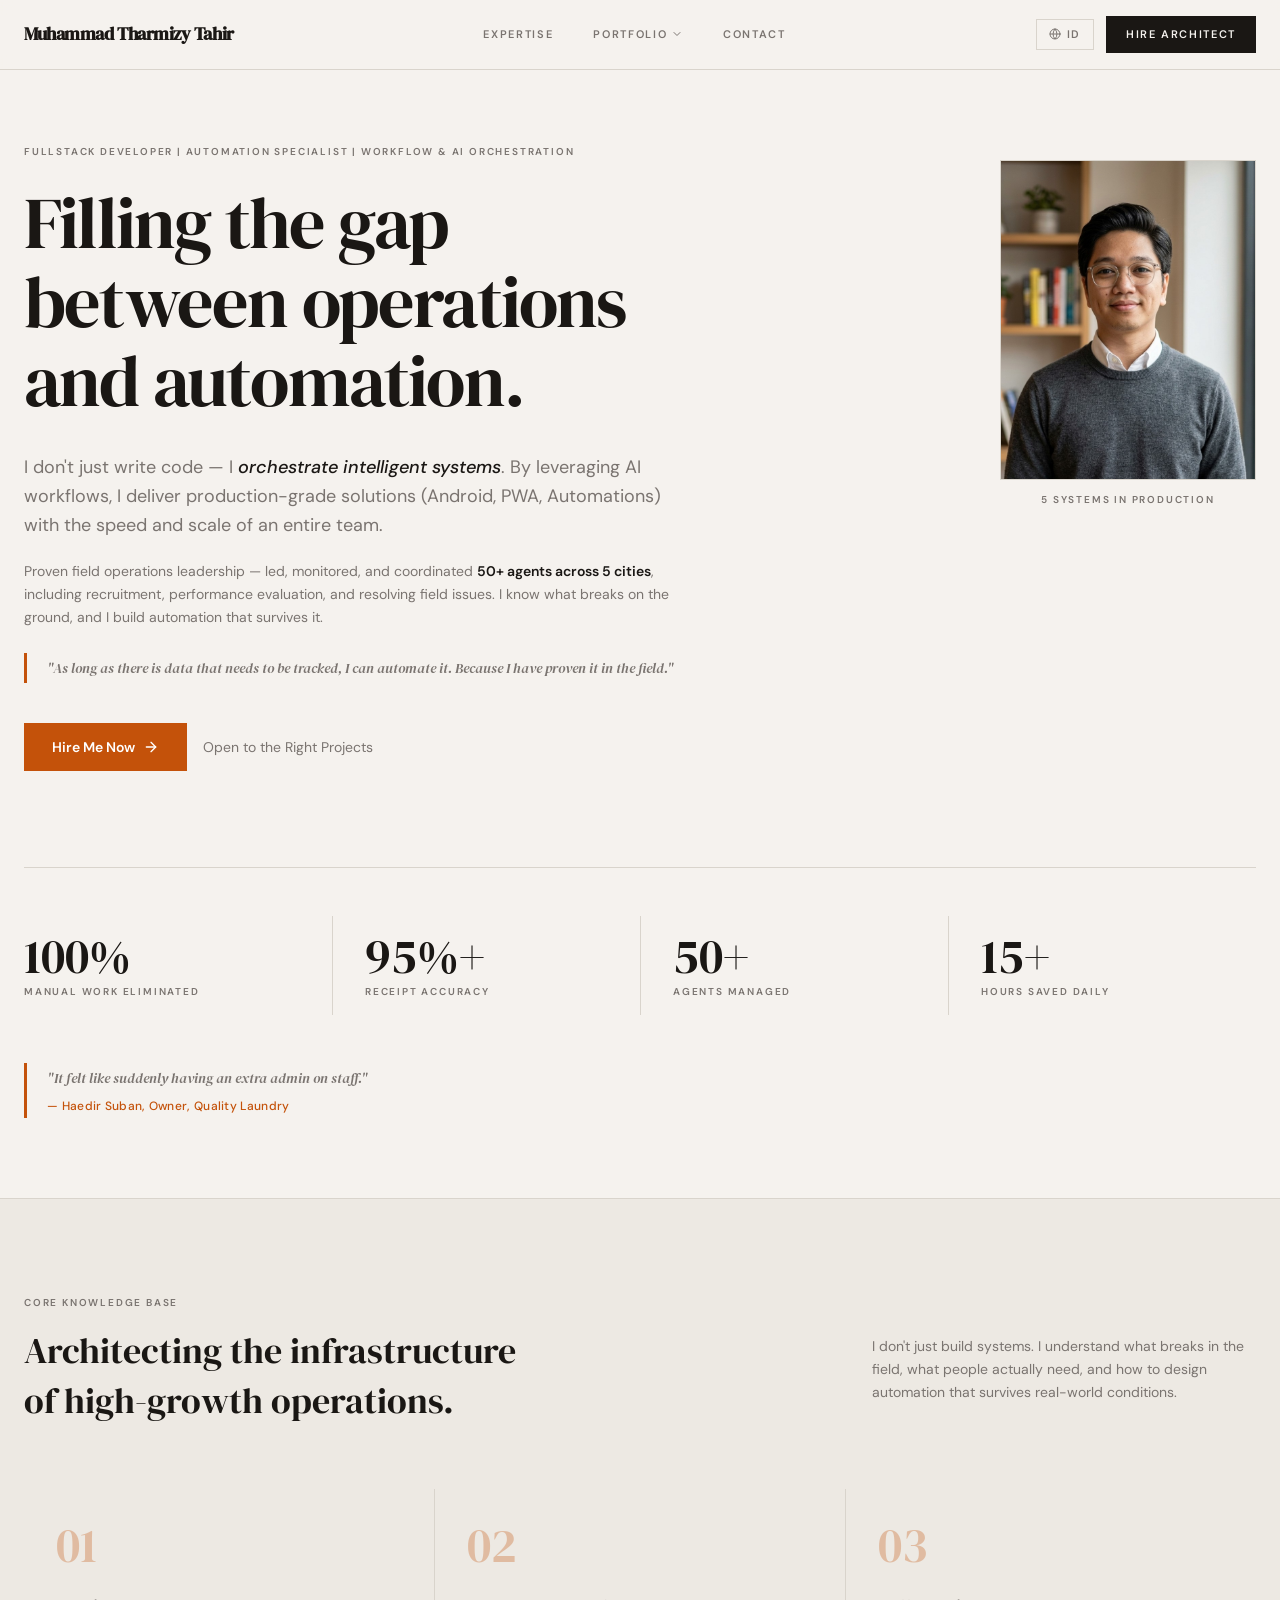
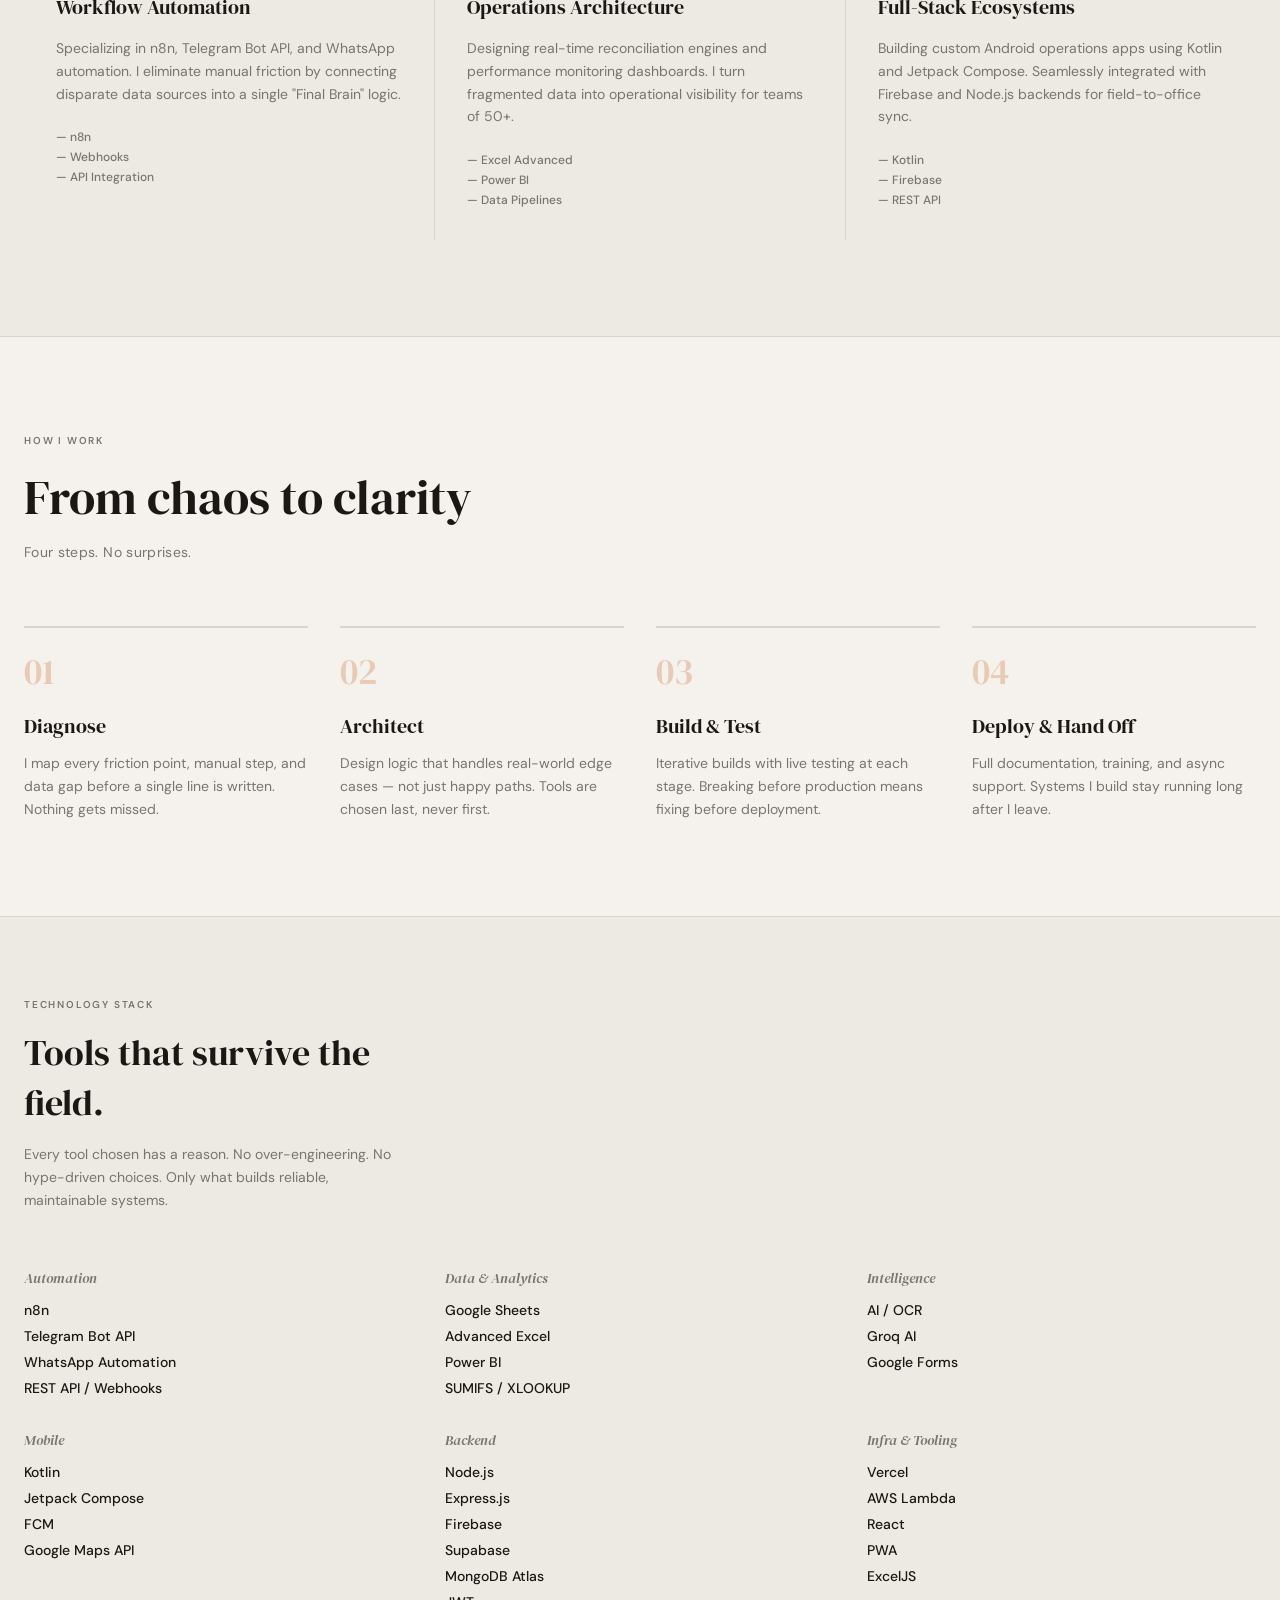
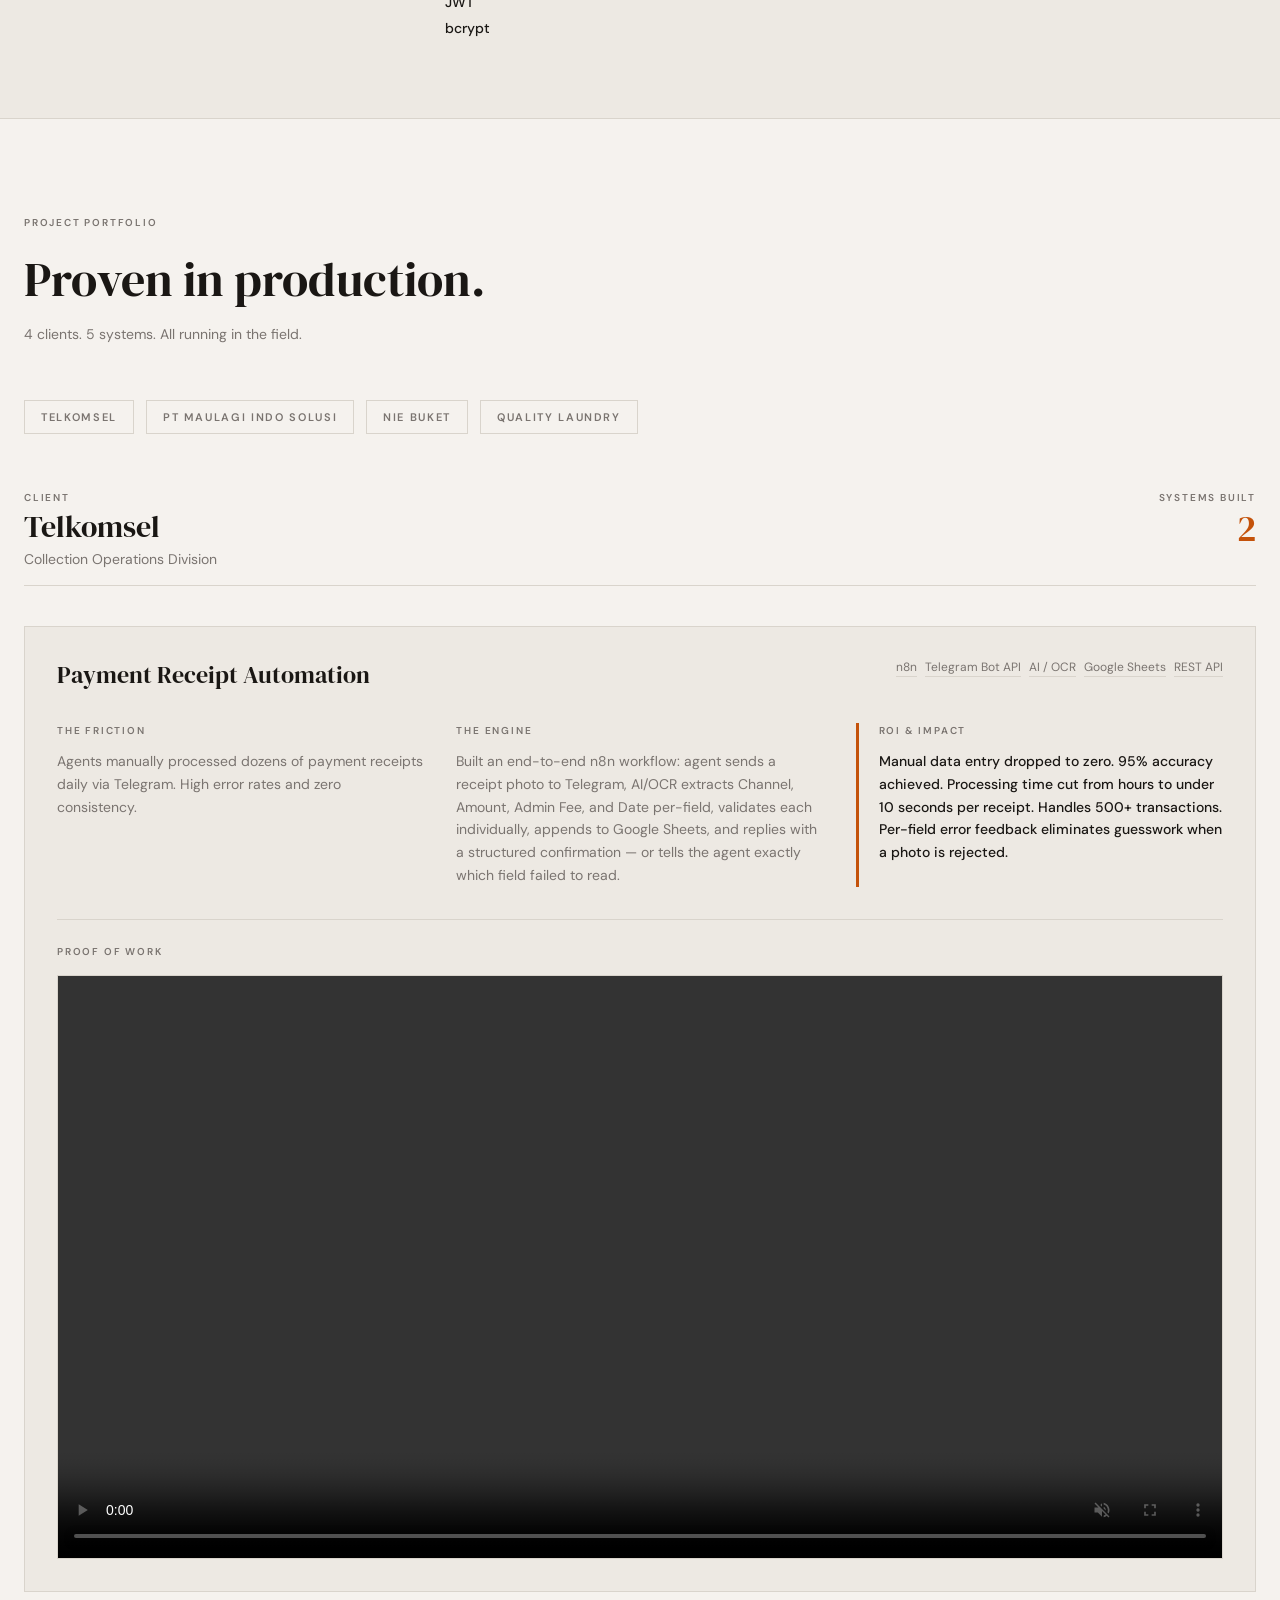
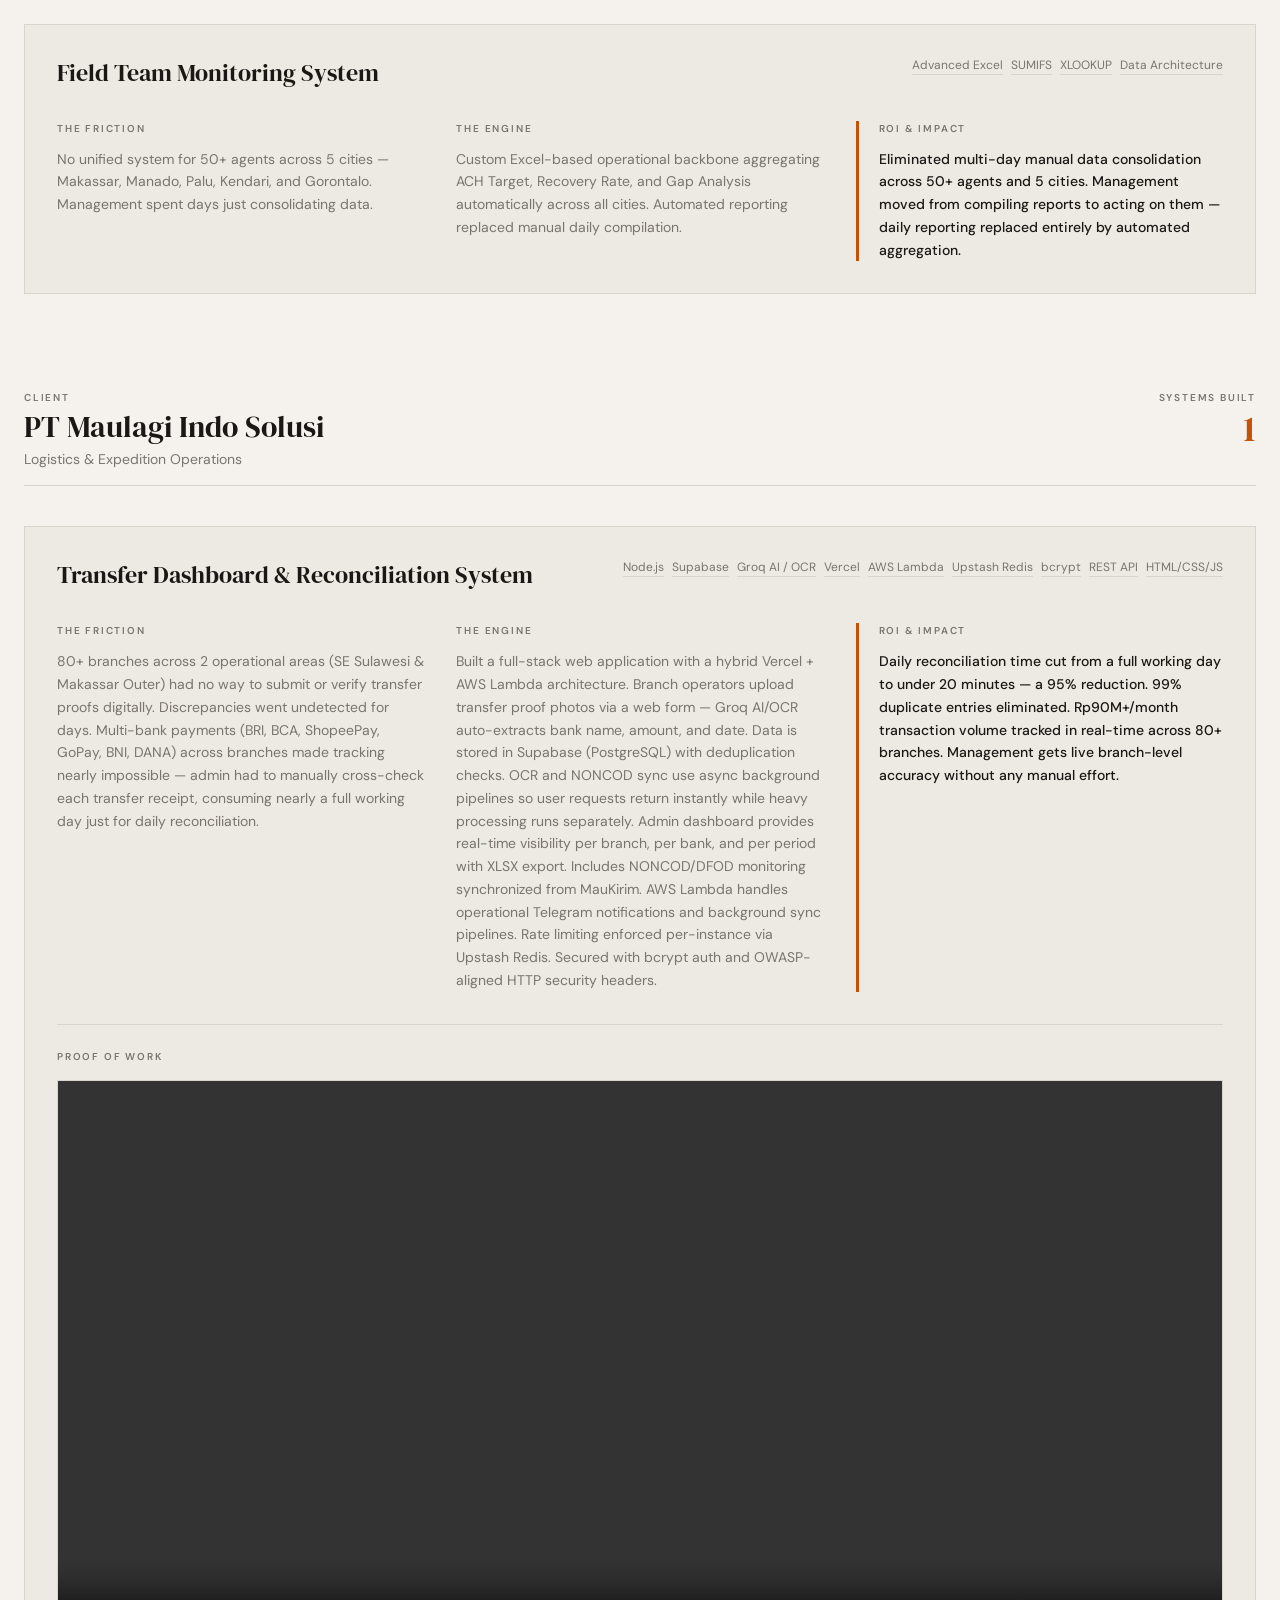
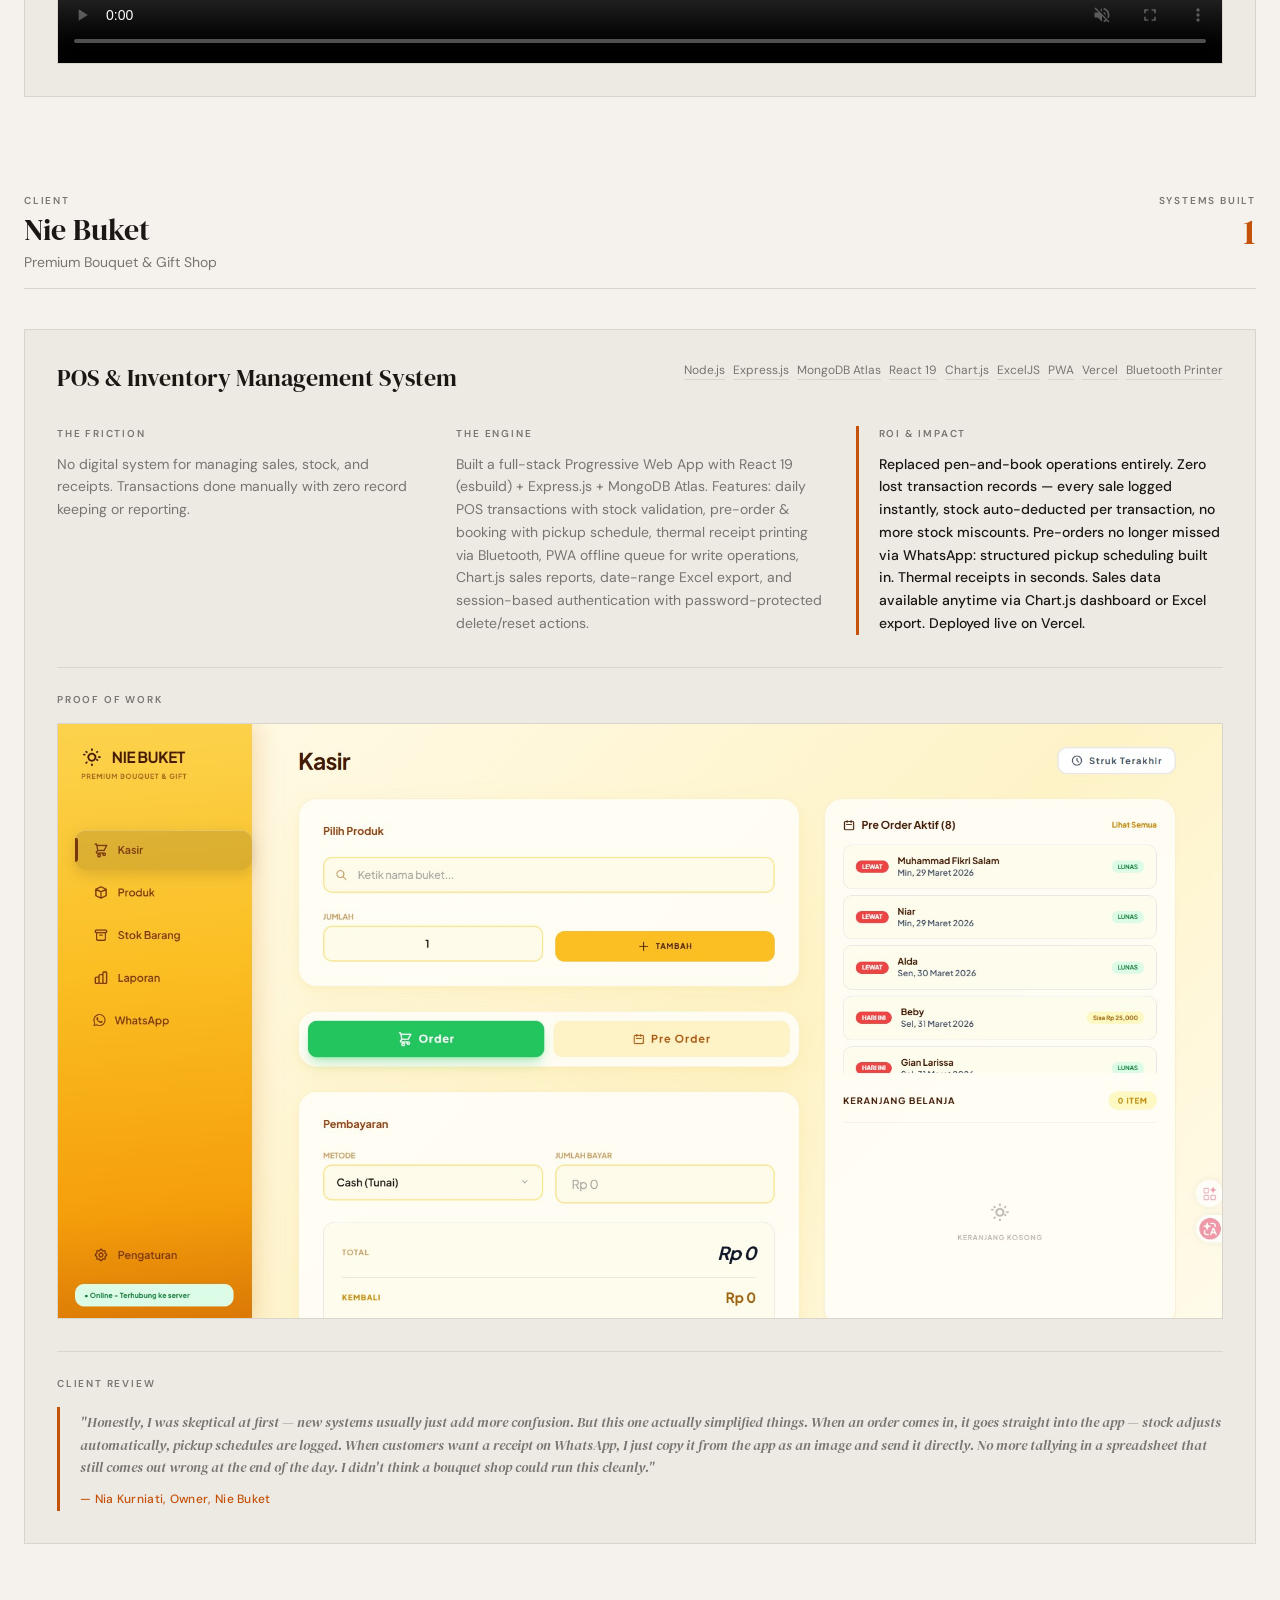
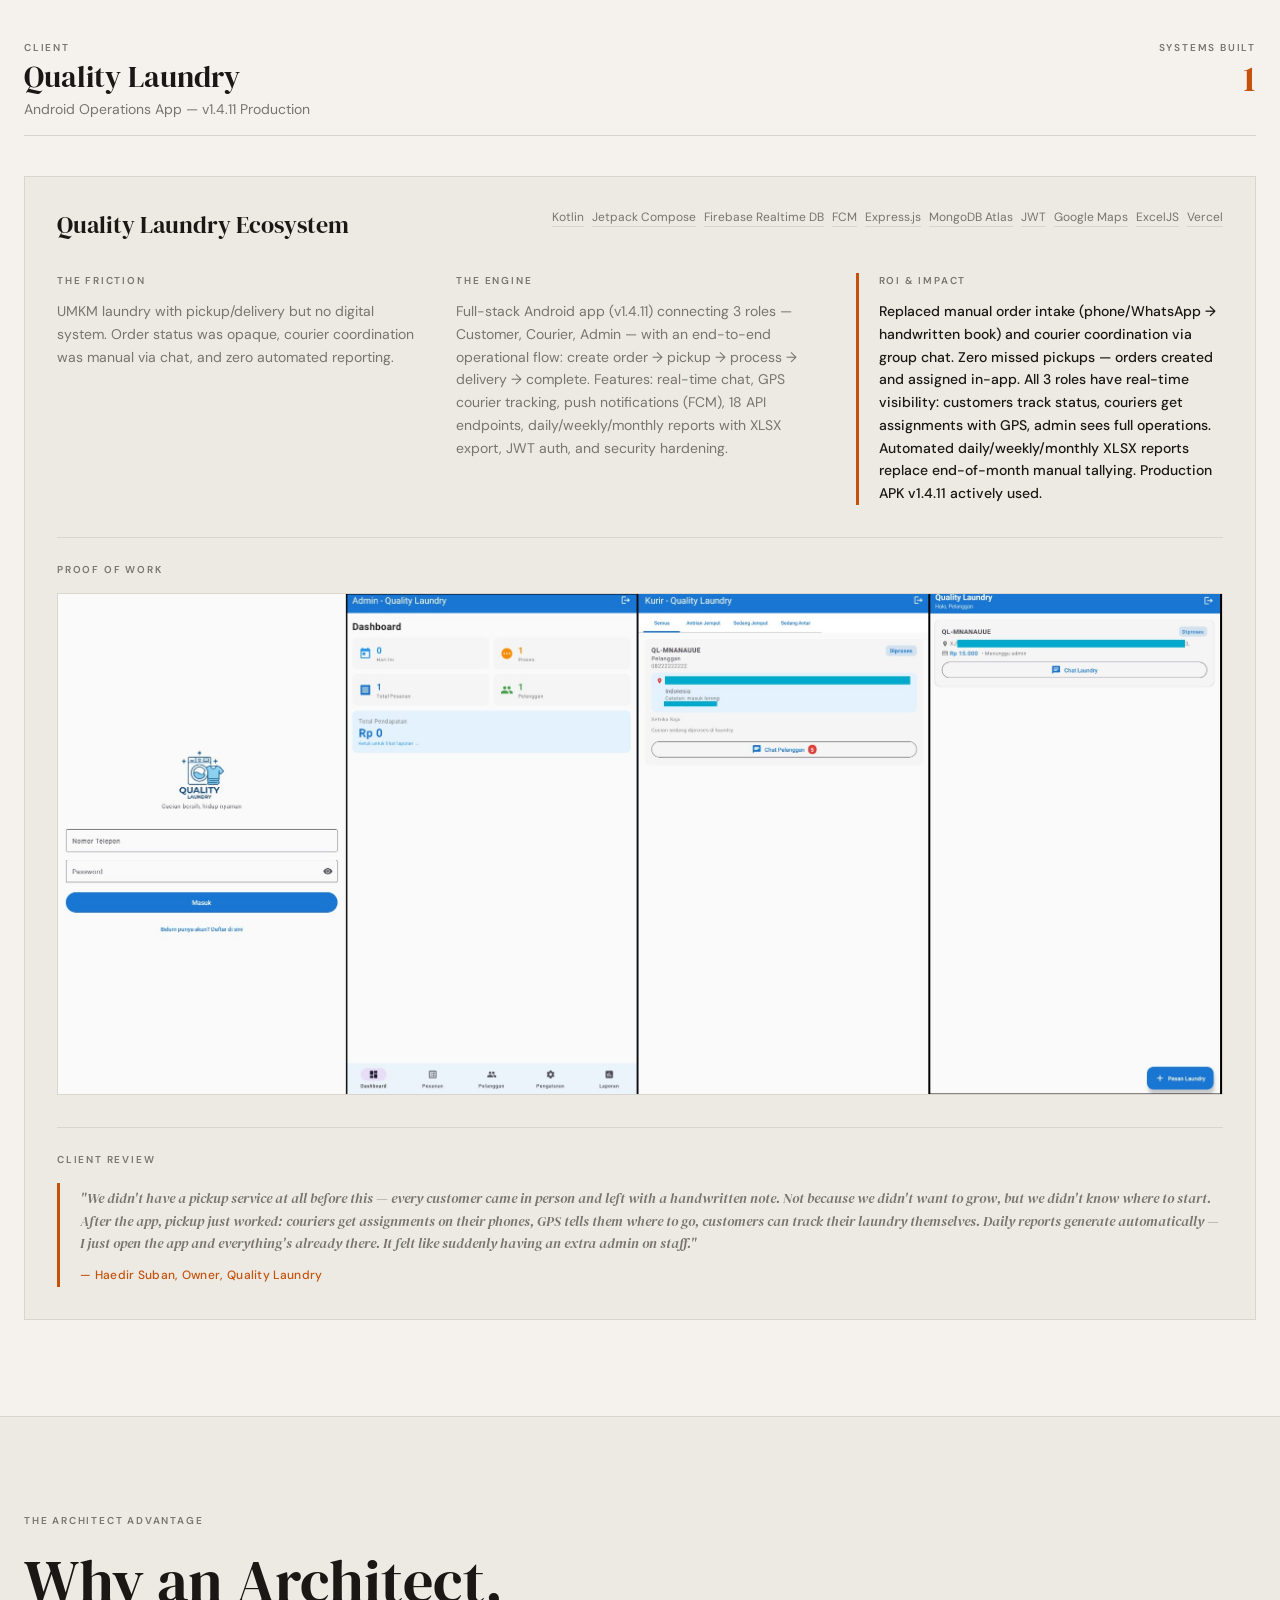
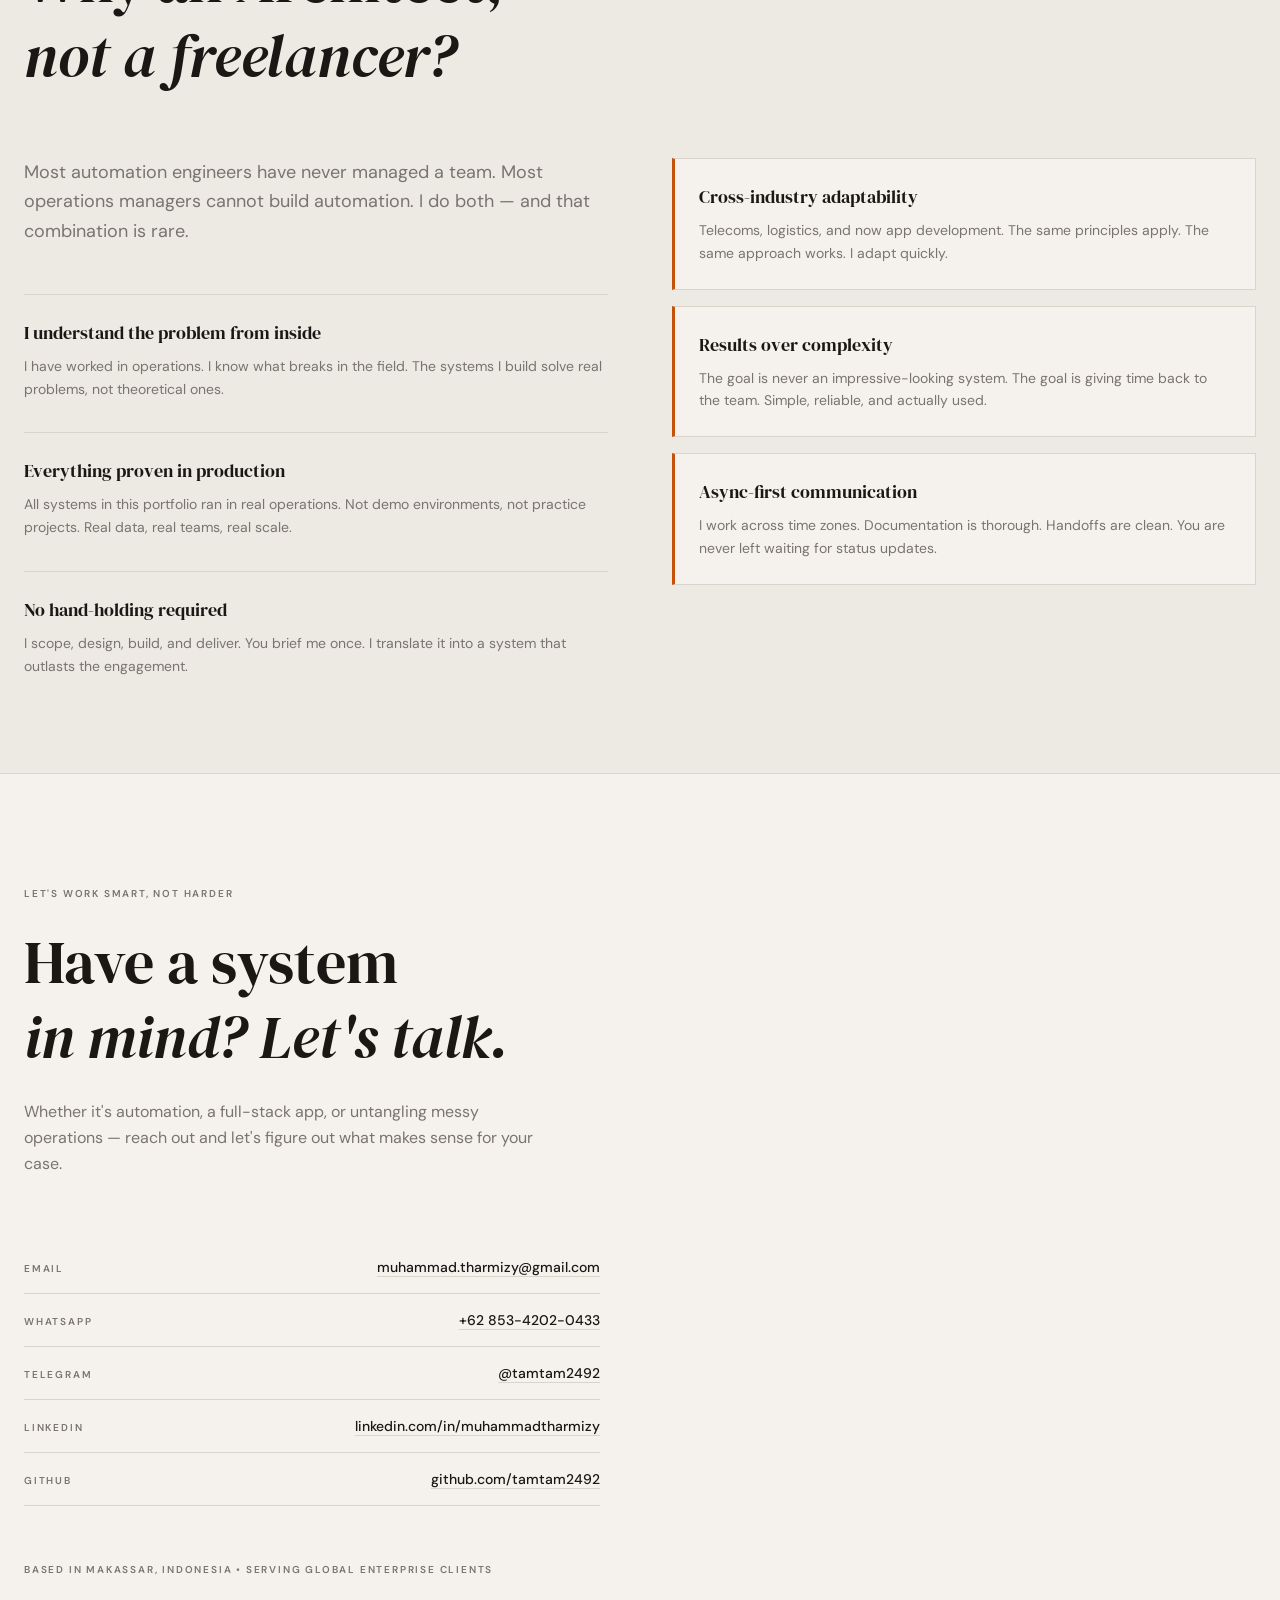
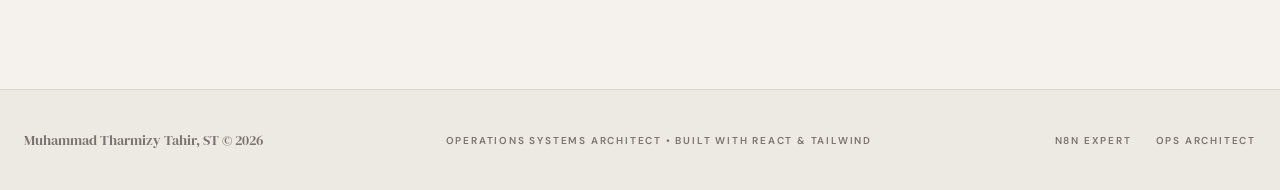
==== commit a24f8224: "fix: replace Groq/Llama refs with AI/OCR in Telkomsel project, fix profile duplicate para, update st" ====
--- a/index.html
+++ b/index.html
@@ -5,7 +5,7 @@
     <meta name="viewport" content="width=device-width, initial-scale=1.0" />
     <title>Muhammad Tharmizy Tahir, ST | Operations Architect</title>
     <meta name="description" content="Muhammad Tharmizy Tahir, ST — Operations Systems Architect. Transforming operational chaos into automated precision." />
-    <script type="module" crossorigin src="/assets/index-CcuQ8Gy6.js"></script>
+    <script type="module" crossorigin src="/assets/index-CQ_fzeTK.js"></script>
     <link rel="stylesheet" crossorigin href="/assets/index-B1QS15aL.css">
   </head>
   <body>
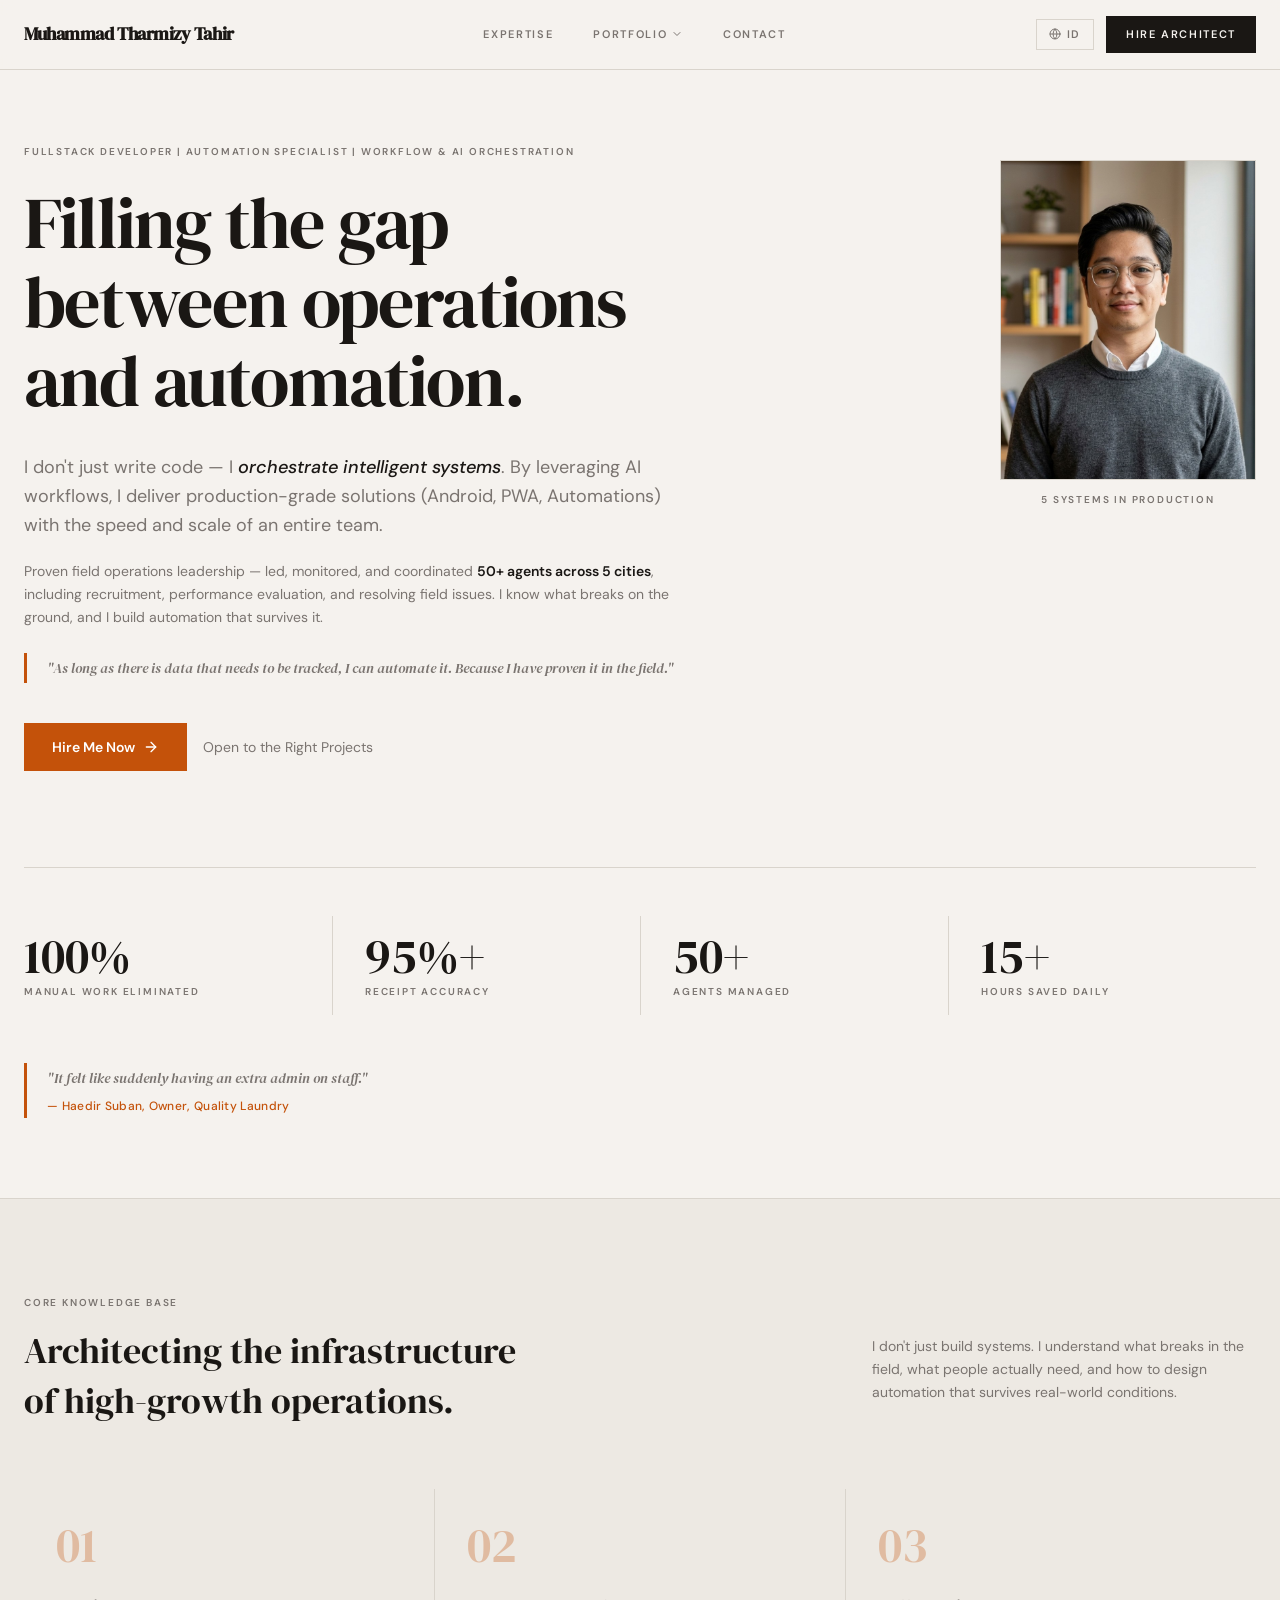
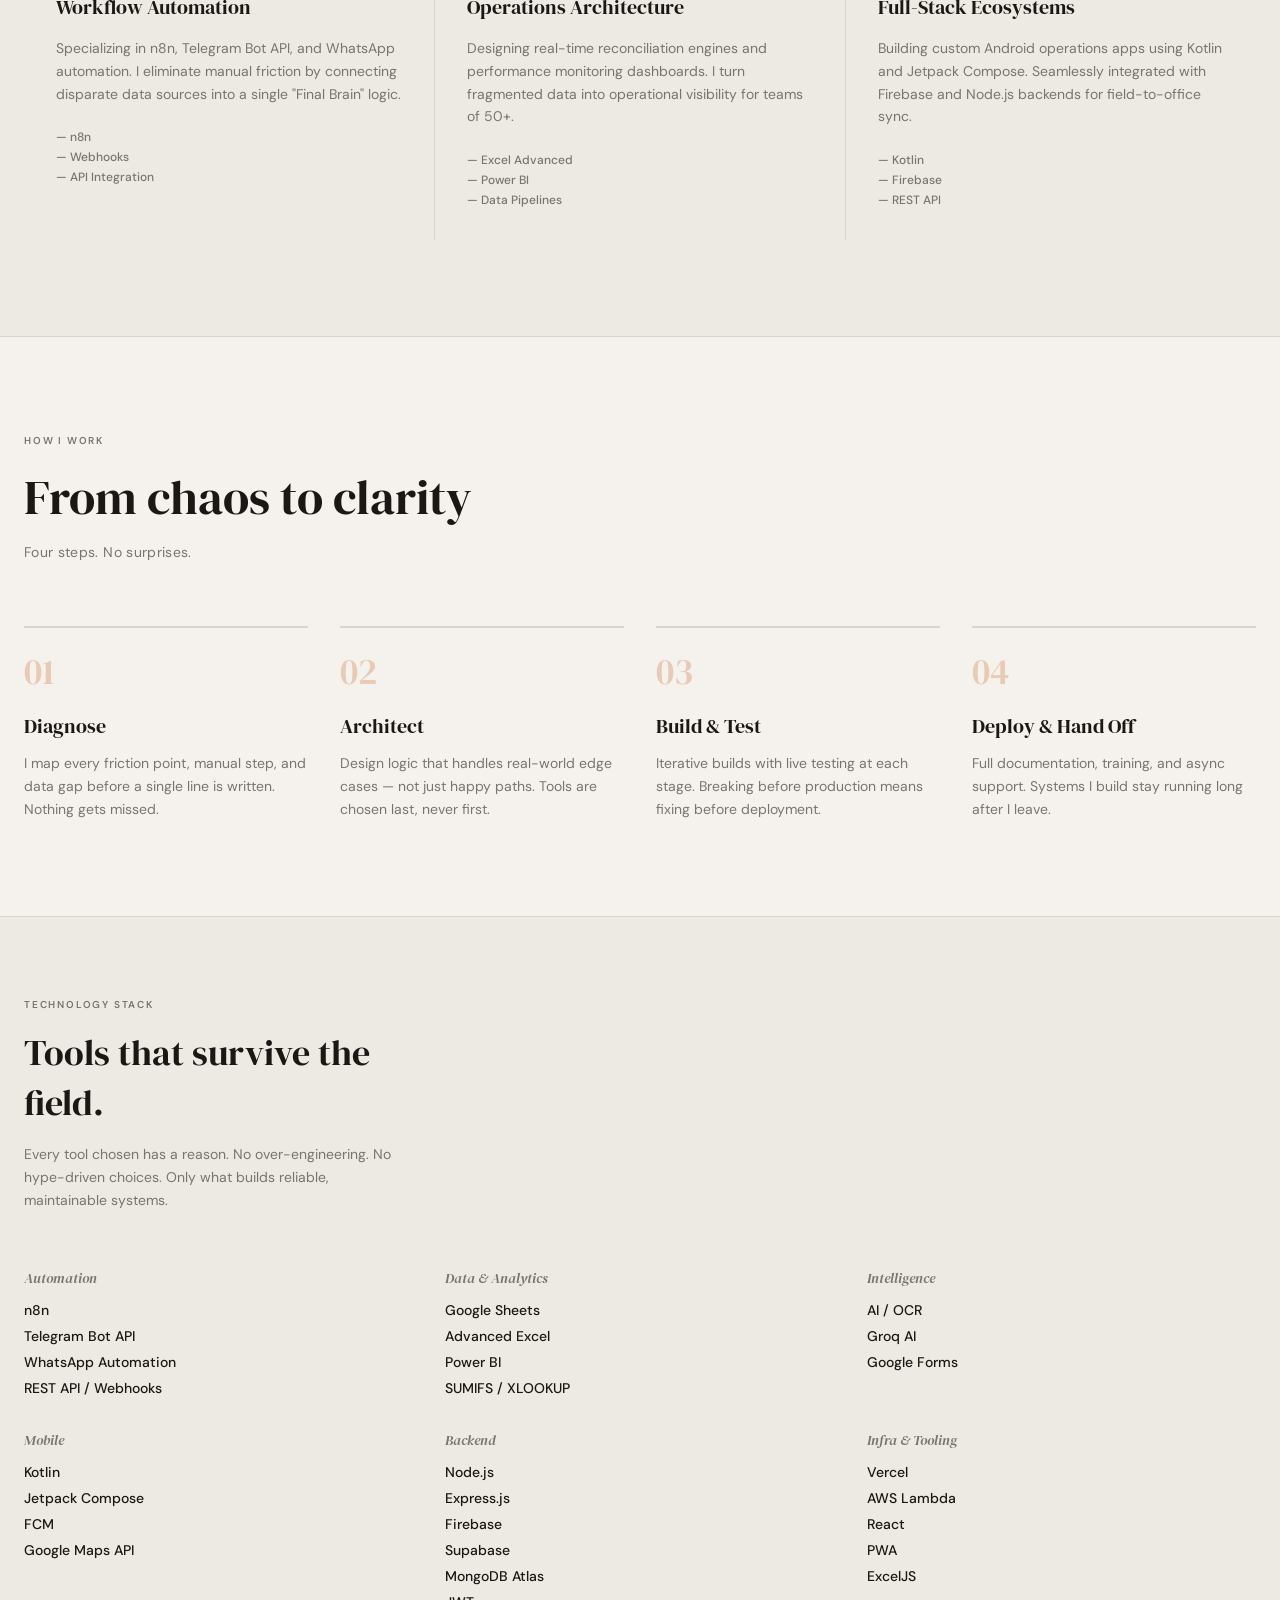
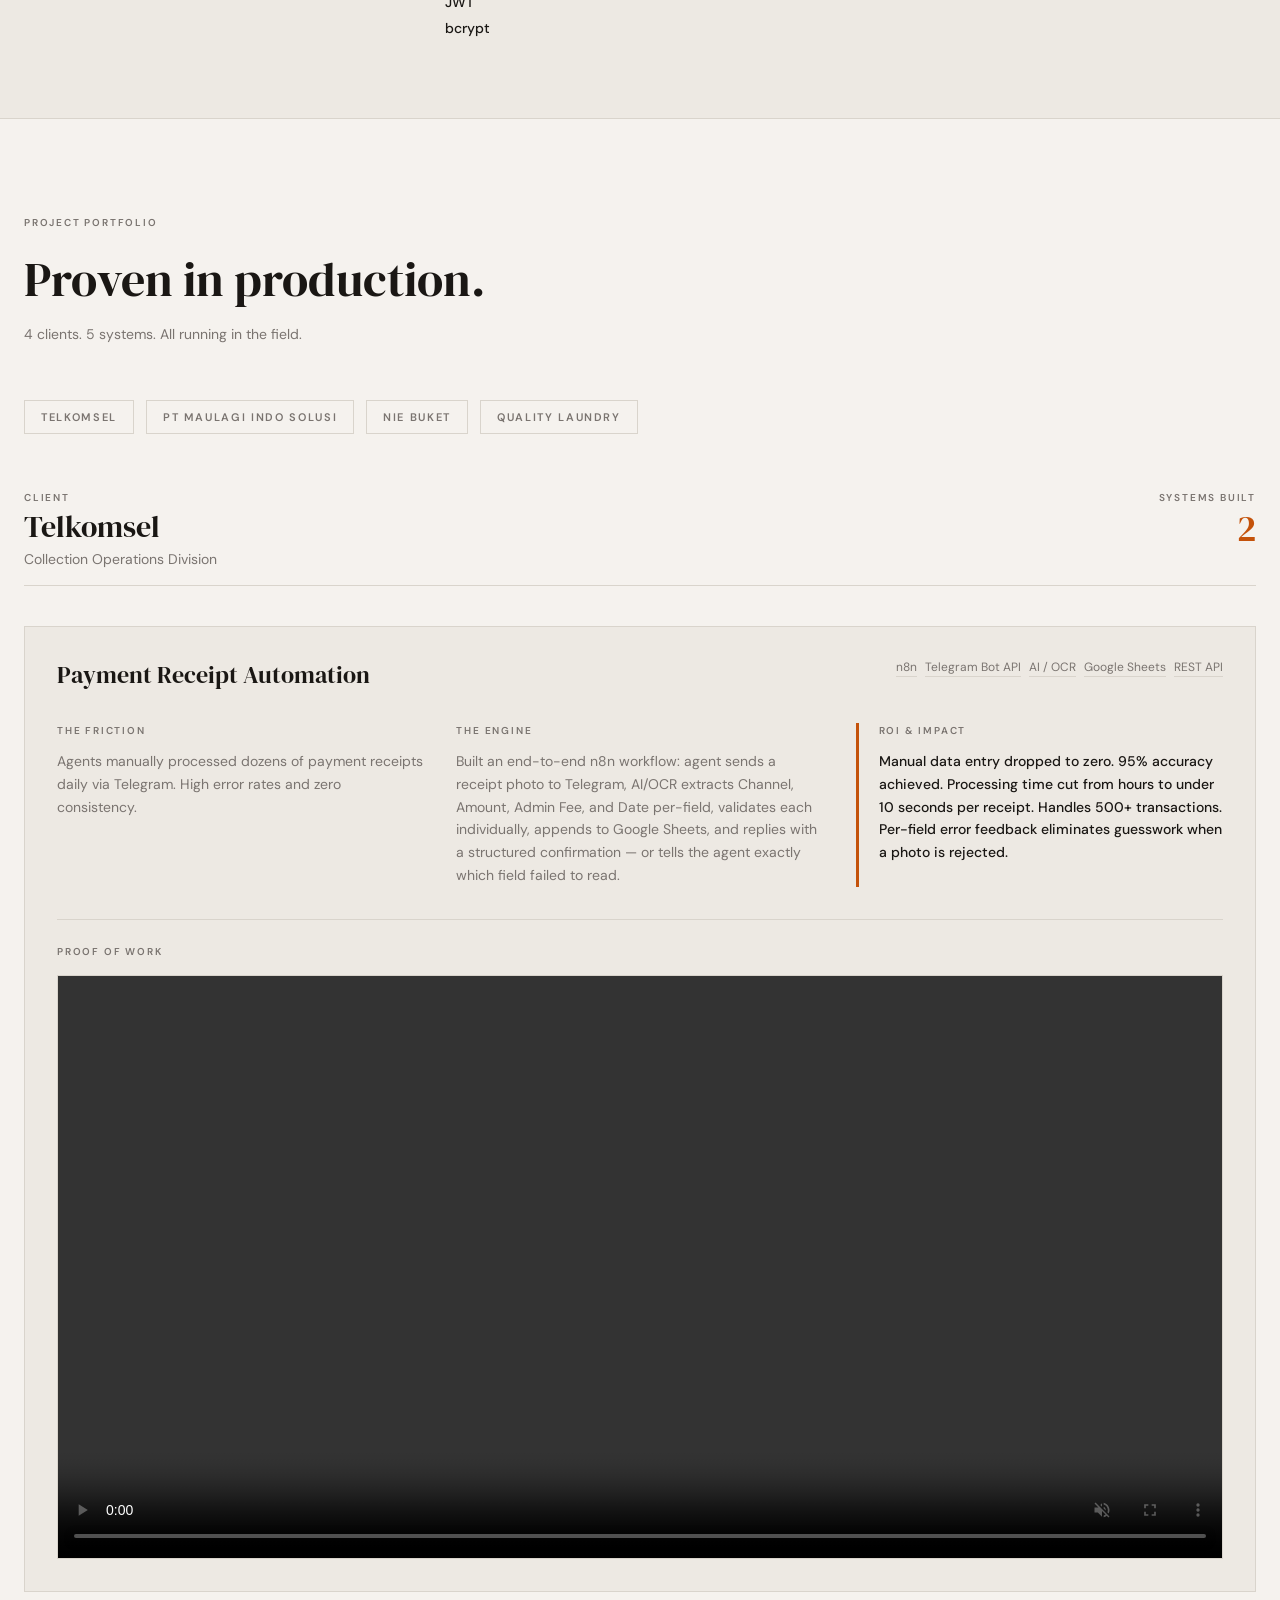
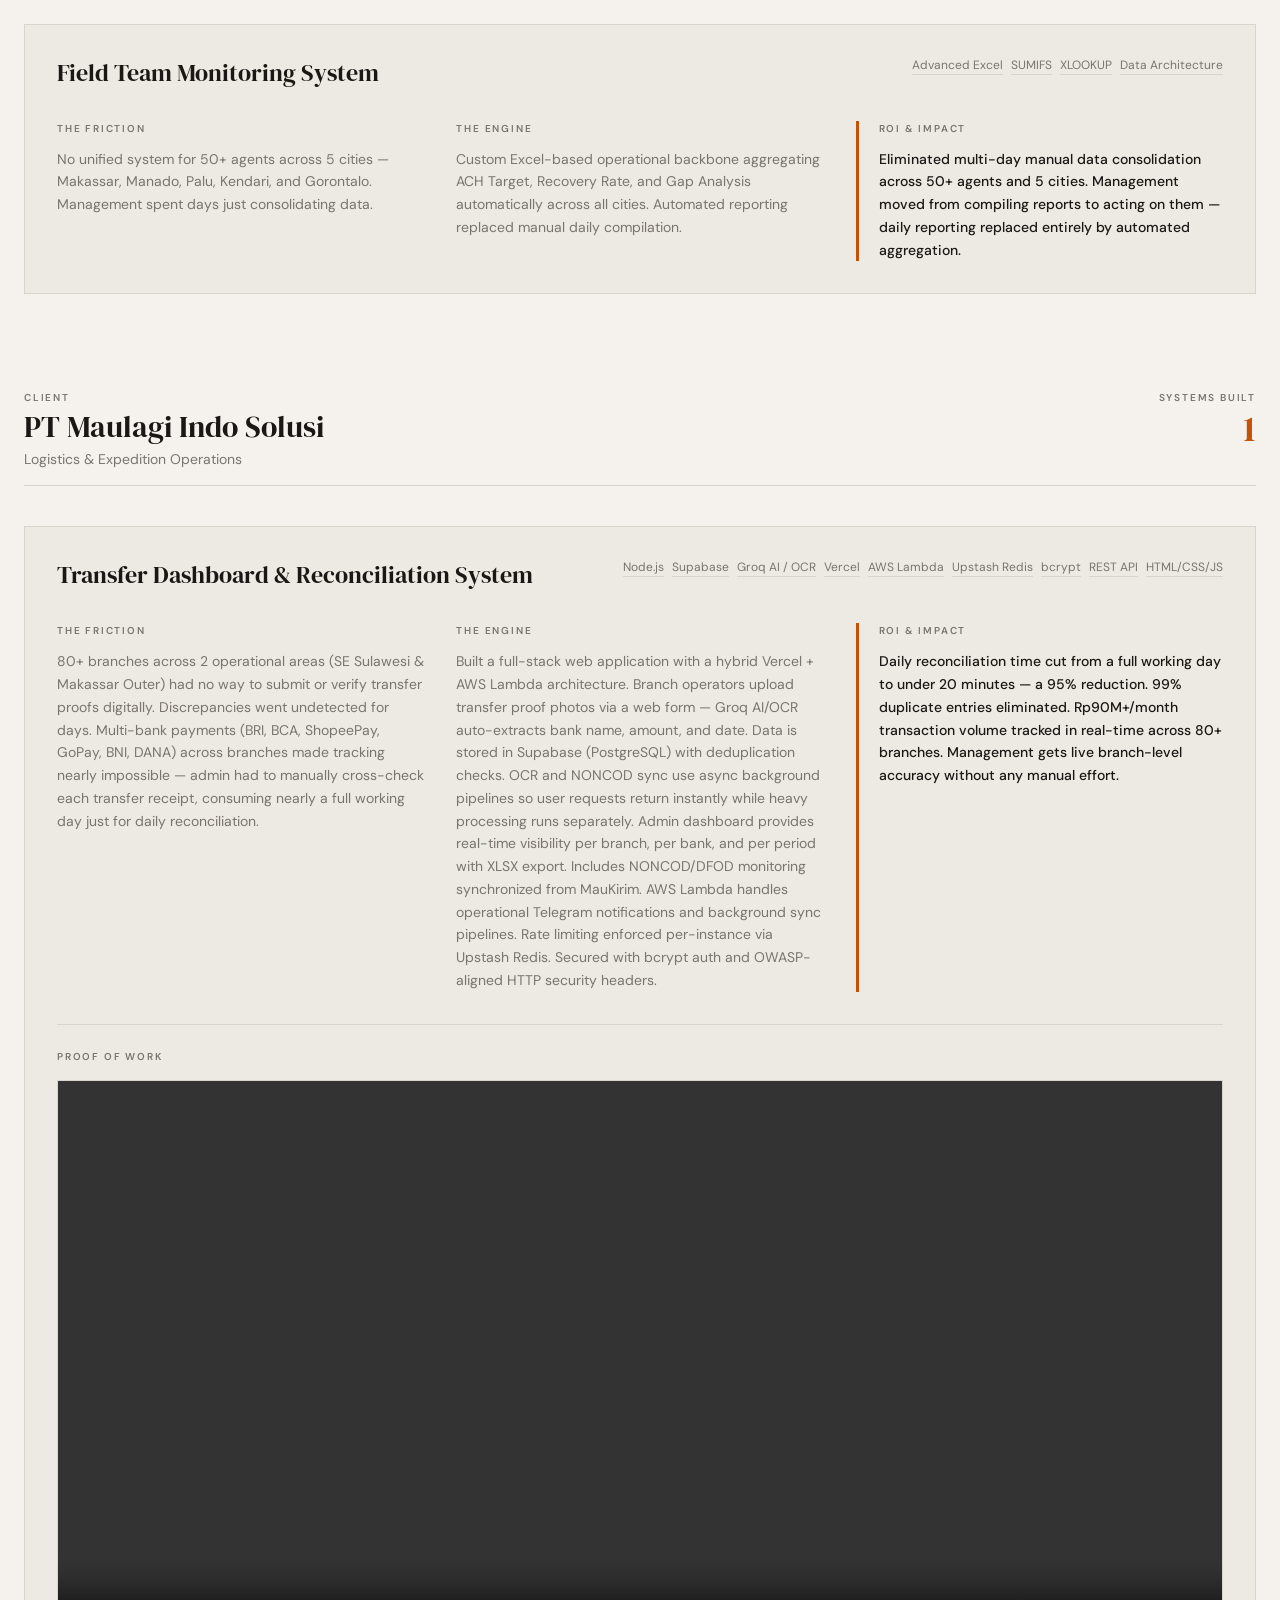
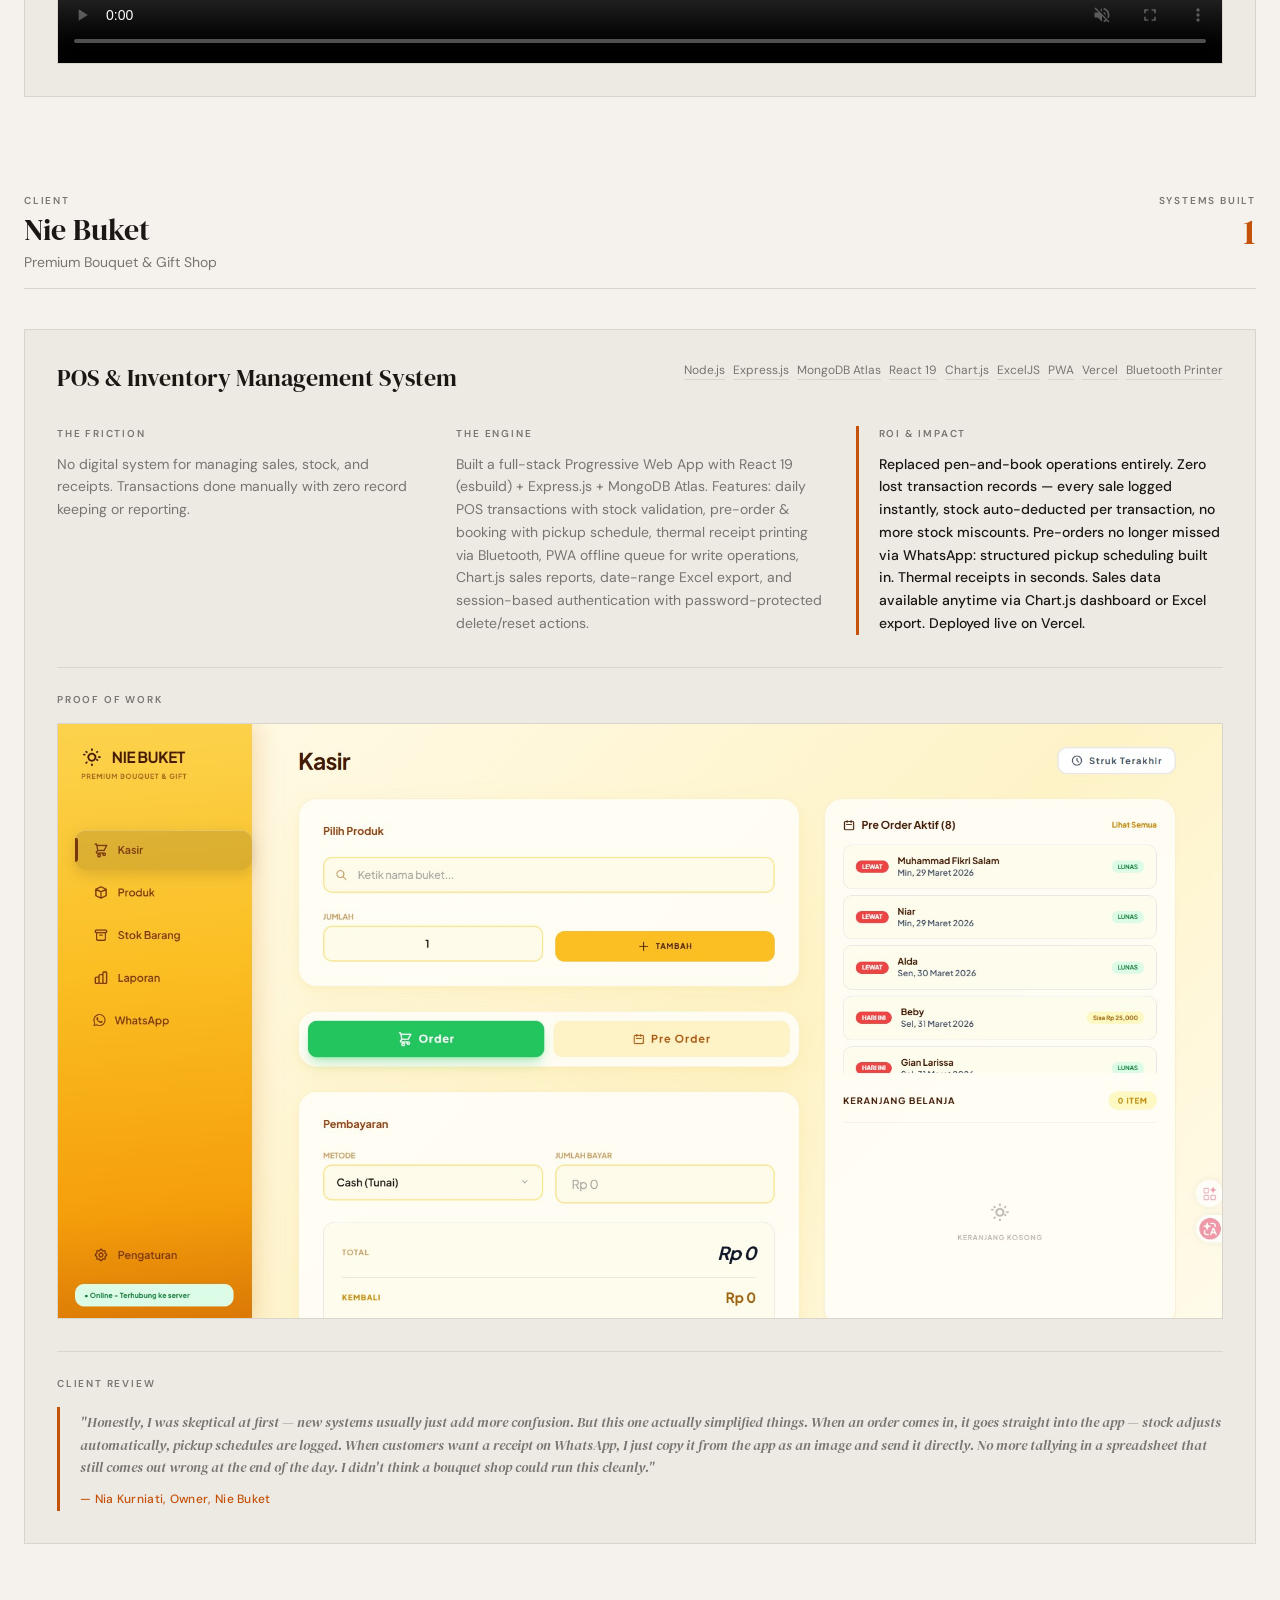
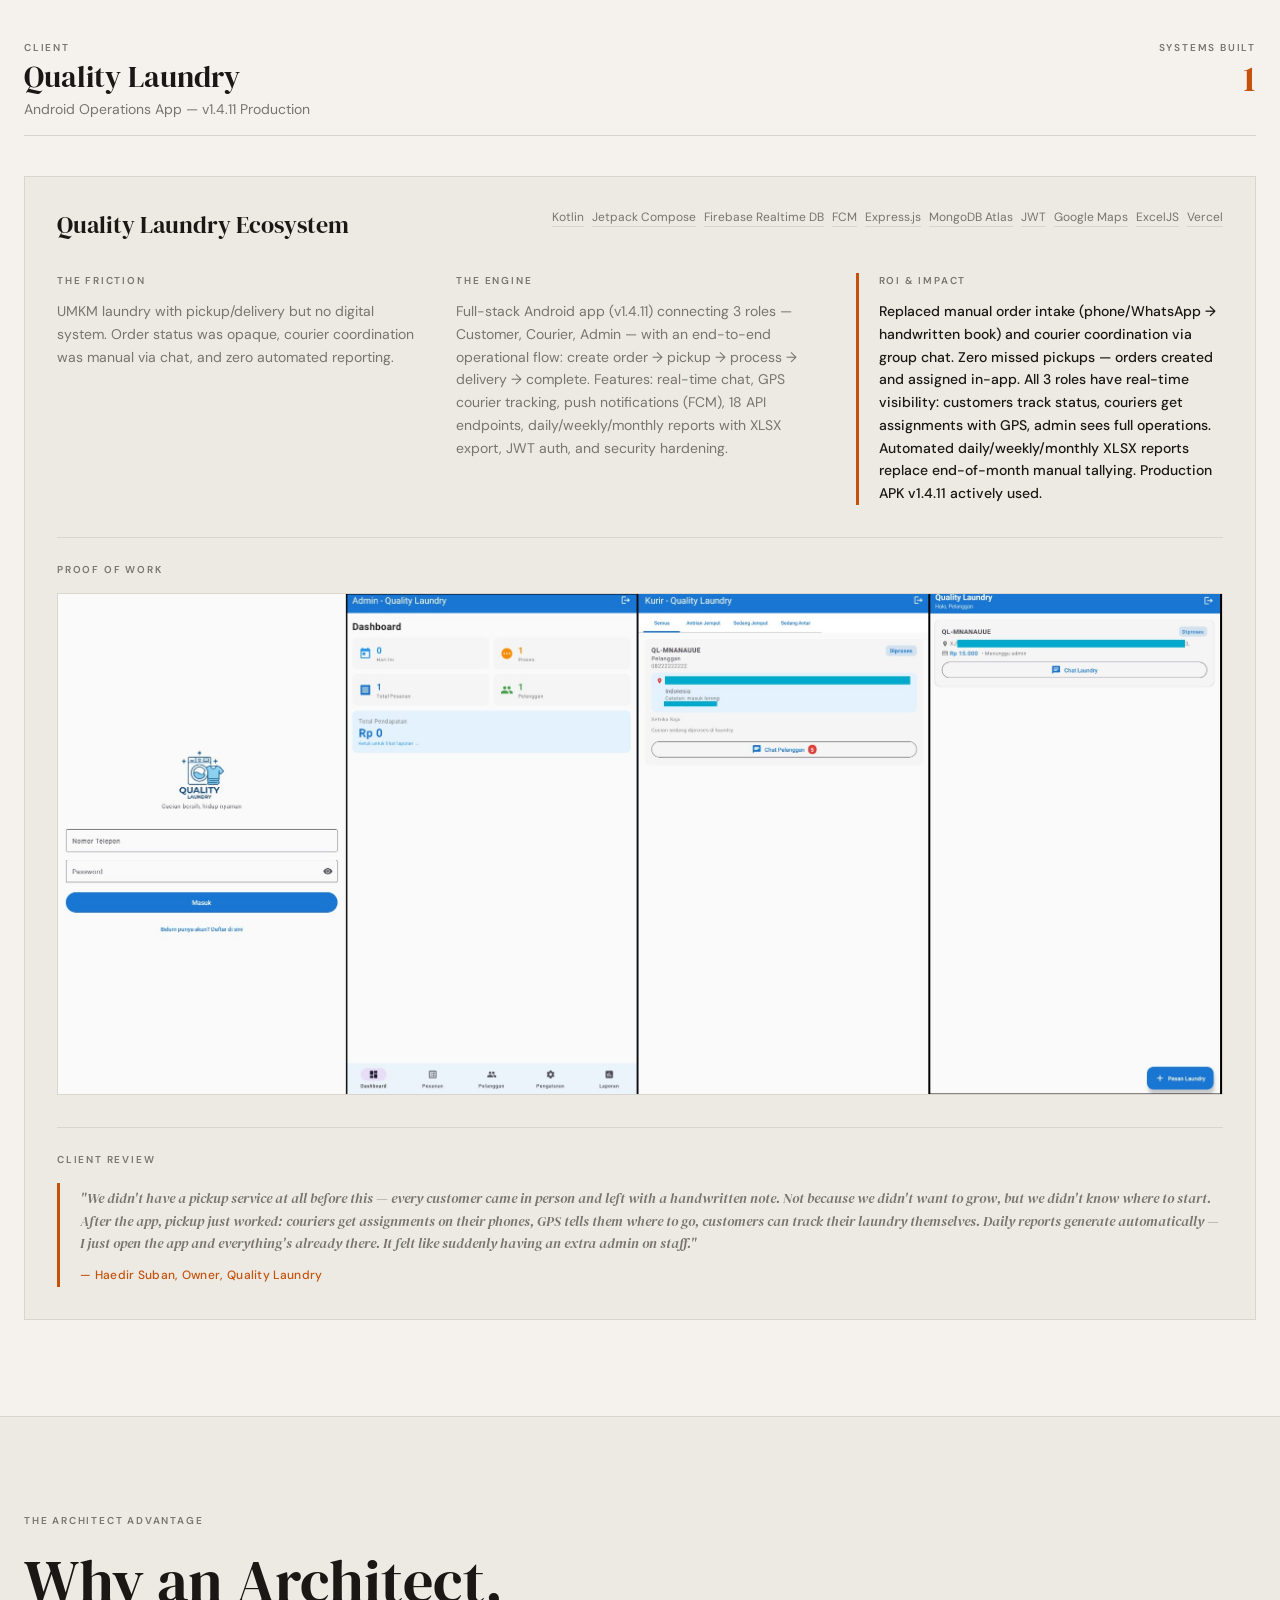
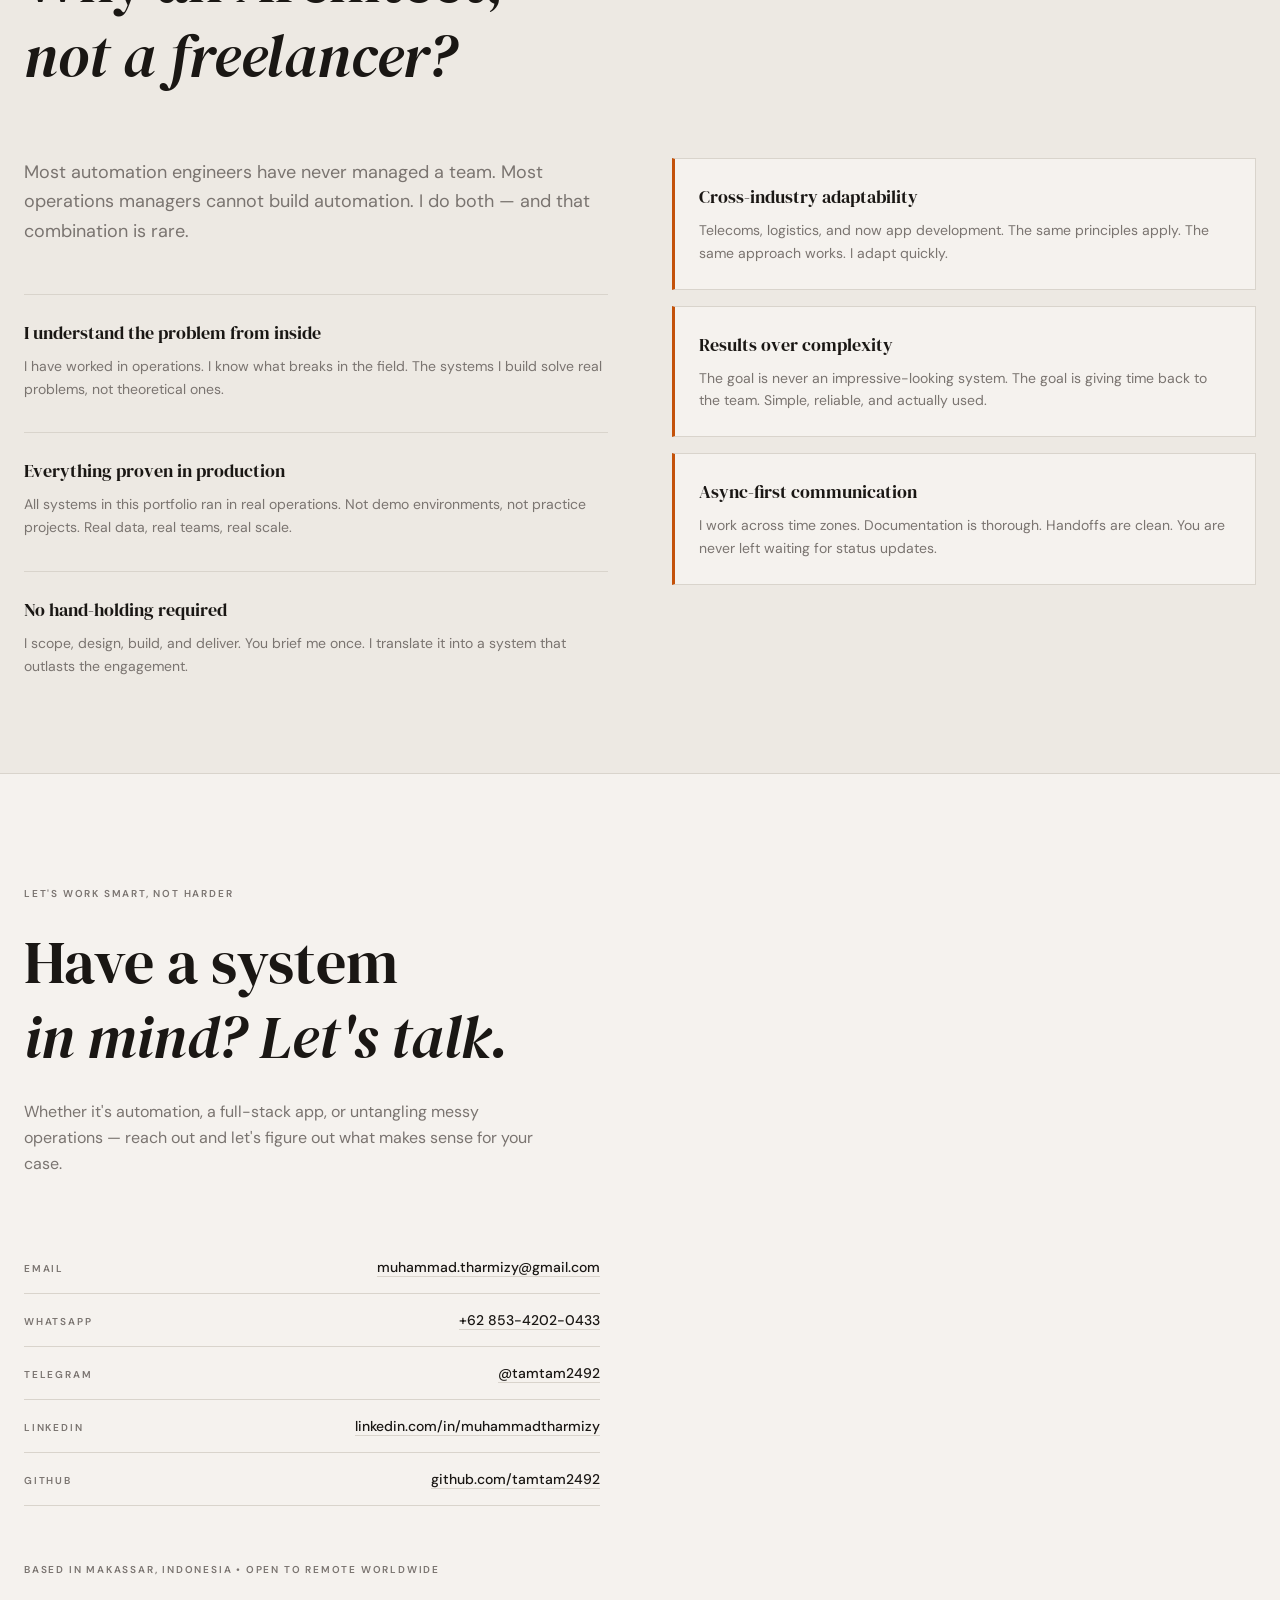
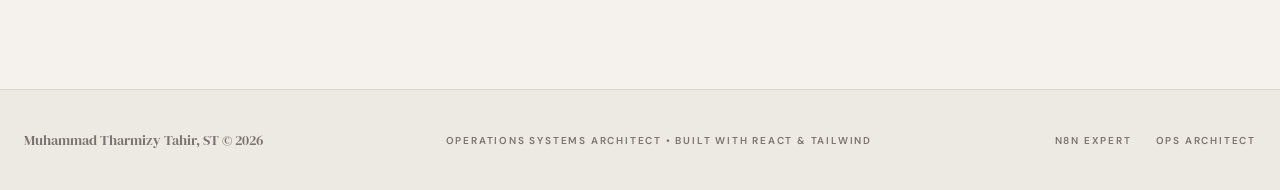
==== commit 4c88de92: "fix: remove Groq from CV tagline/skills, remove defensive note cv-id, fix skills header cv-id, fix c" ====
--- a/index.html
+++ b/index.html
@@ -5,7 +5,7 @@
     <meta name="viewport" content="width=device-width, initial-scale=1.0" />
     <title>Muhammad Tharmizy Tahir, ST | Operations Architect</title>
     <meta name="description" content="Muhammad Tharmizy Tahir, ST — Operations Systems Architect. Transforming operational chaos into automated precision." />
-    <script type="module" crossorigin src="/assets/index-CQ_fzeTK.js"></script>
+    <script type="module" crossorigin src="/assets/index-BPEtn2hs.js"></script>
     <link rel="stylesheet" crossorigin href="/assets/index-B1QS15aL.css">
   </head>
   <body>
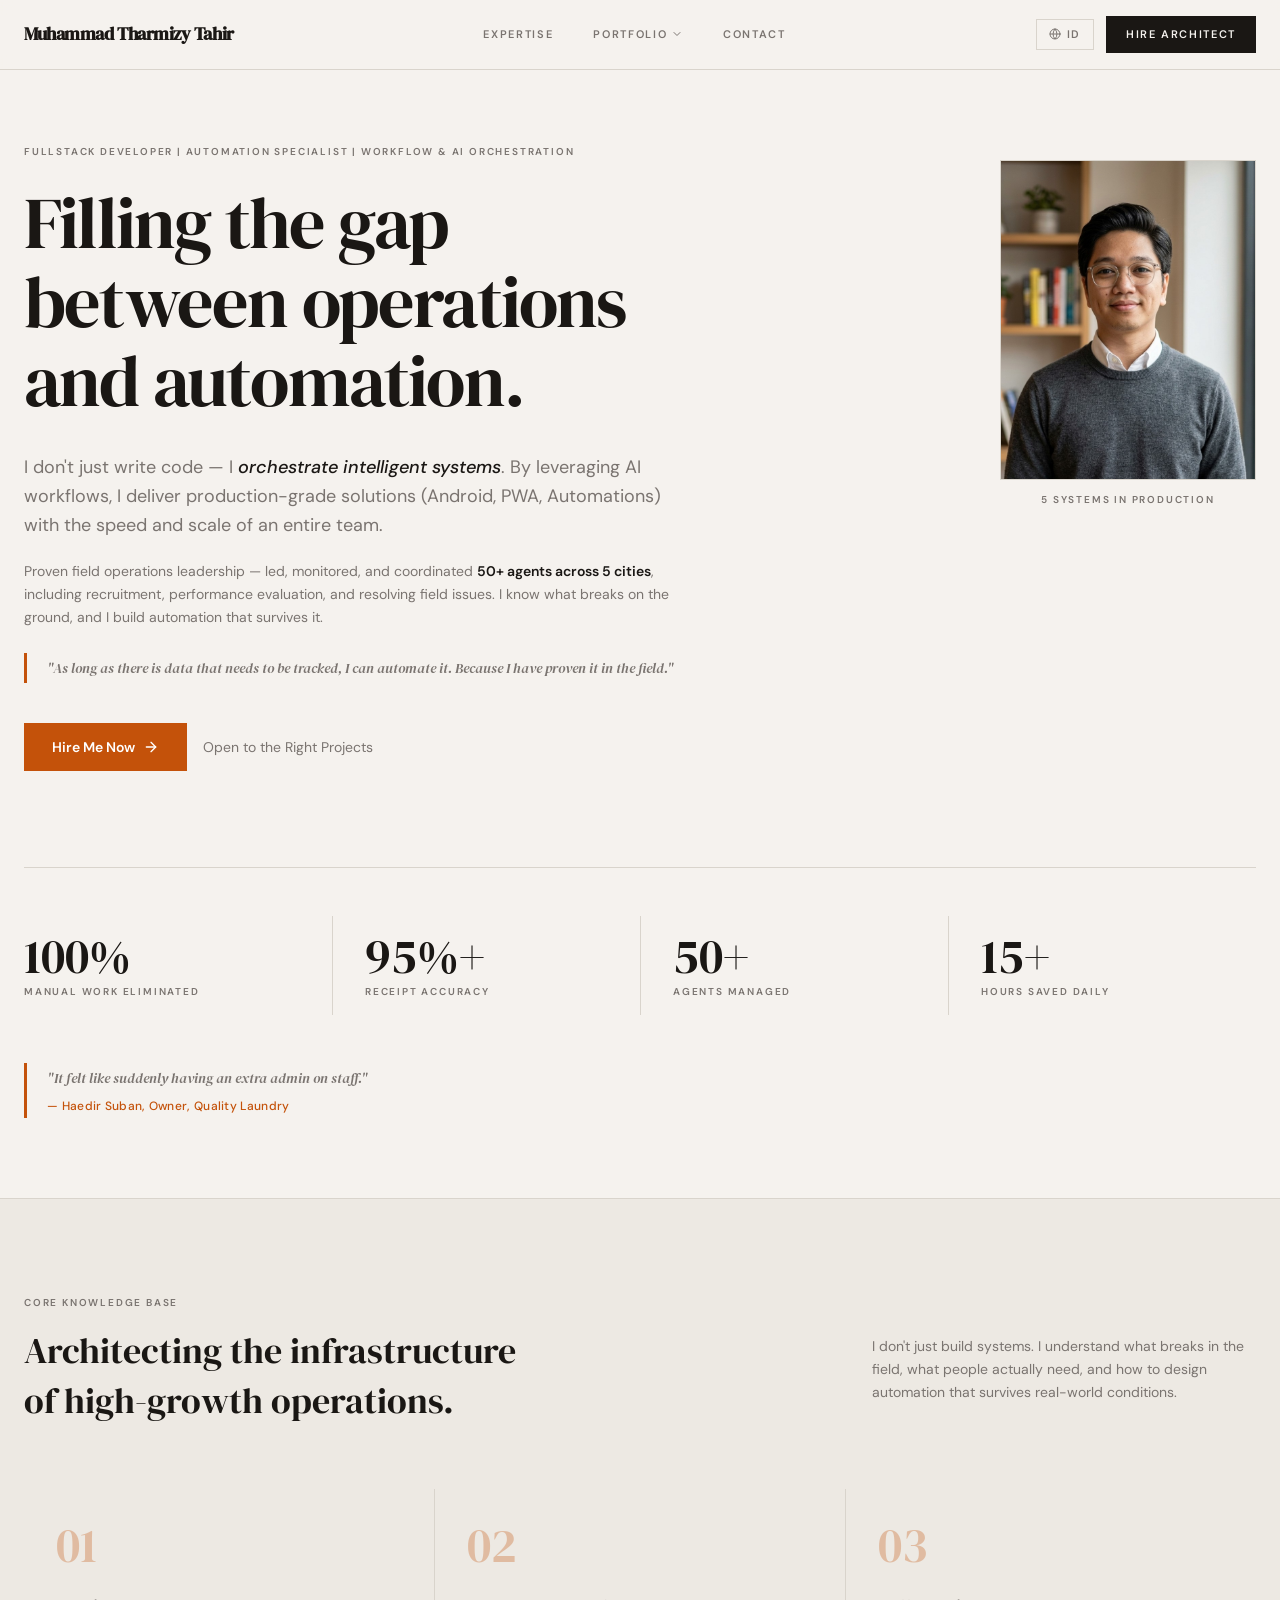
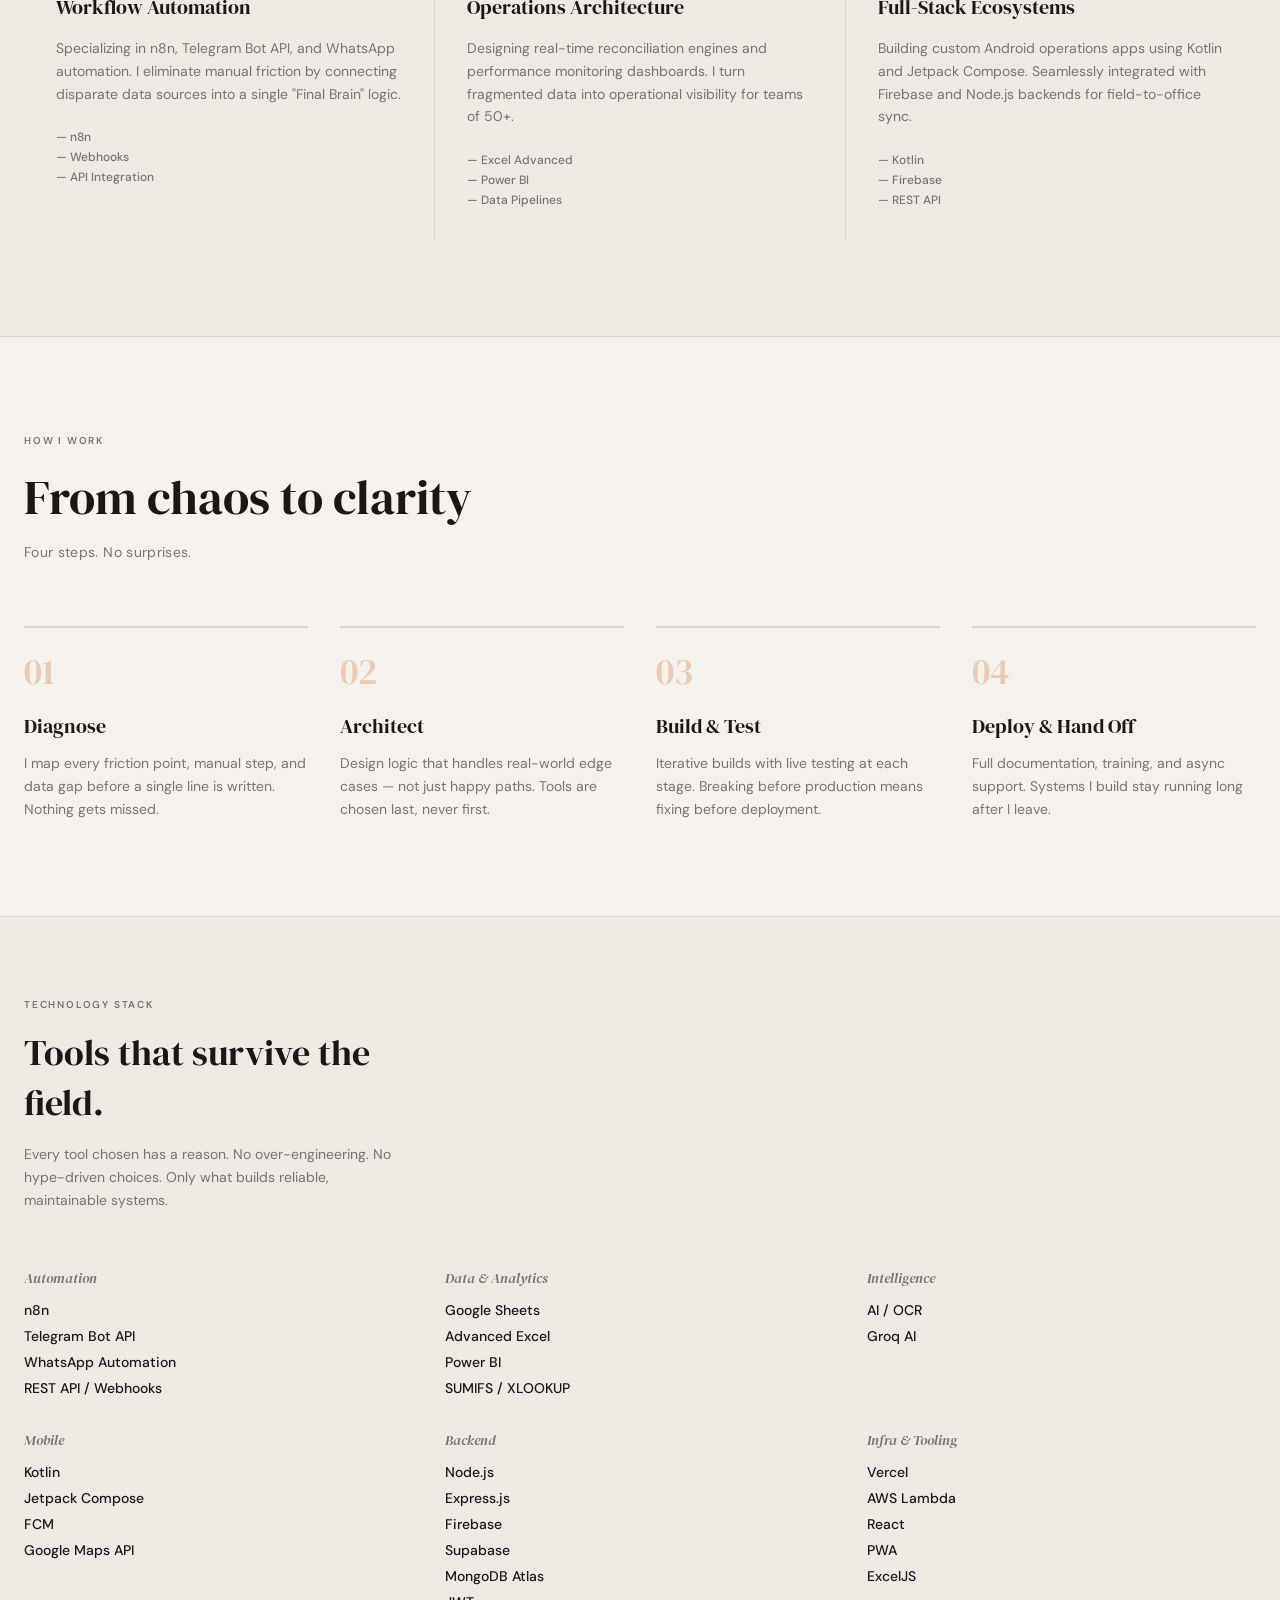
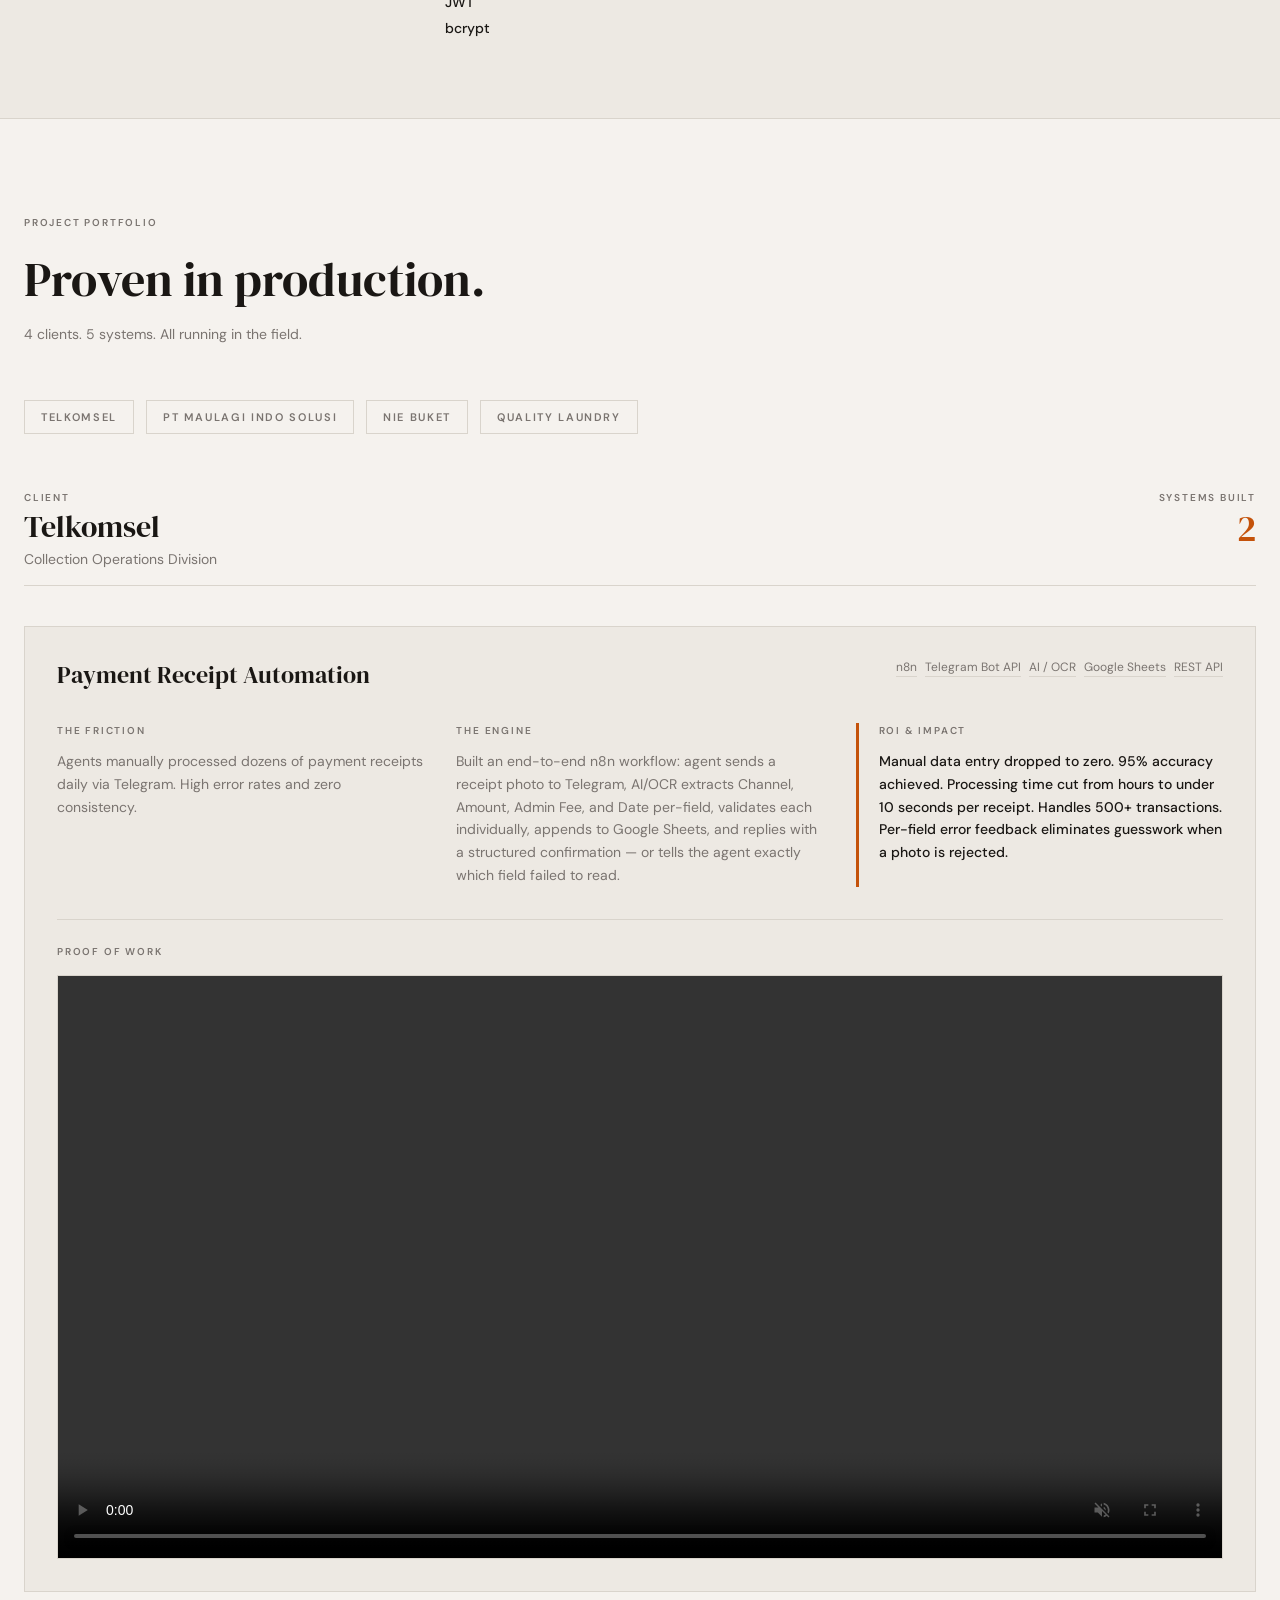
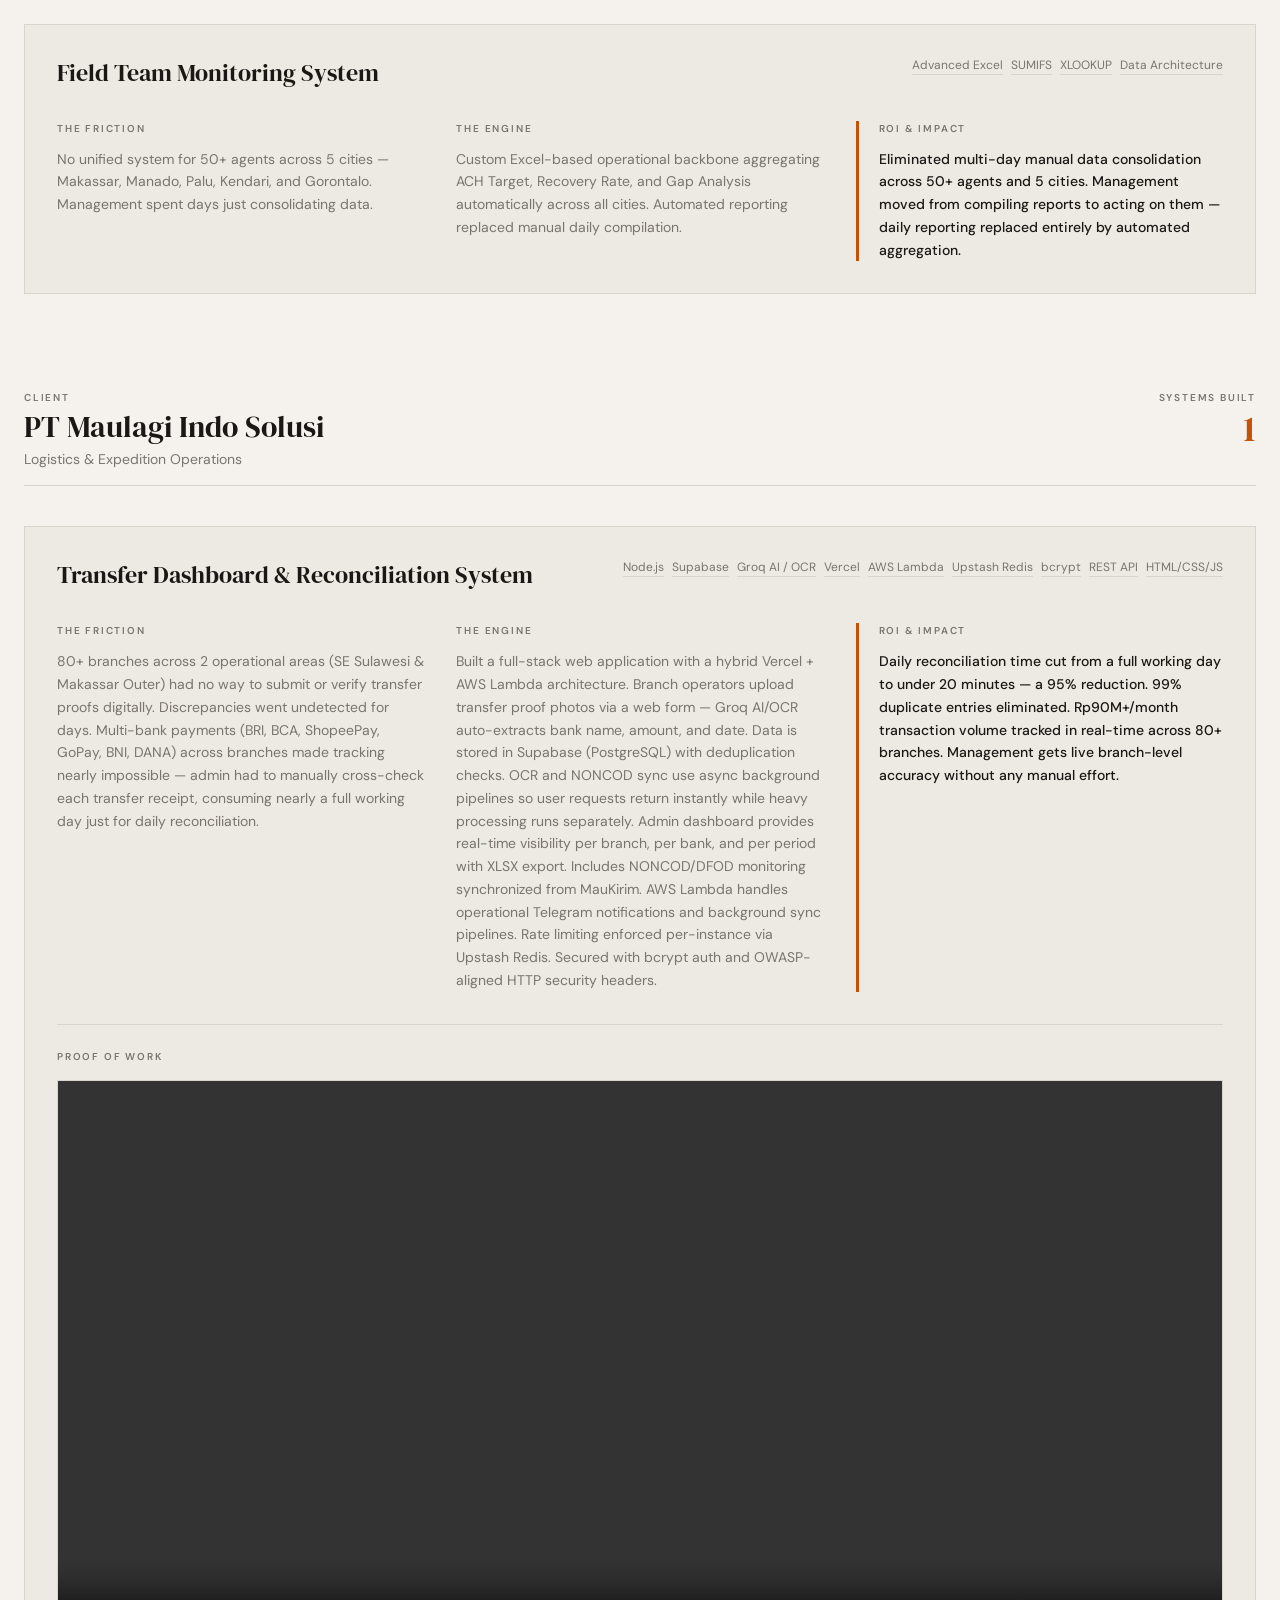
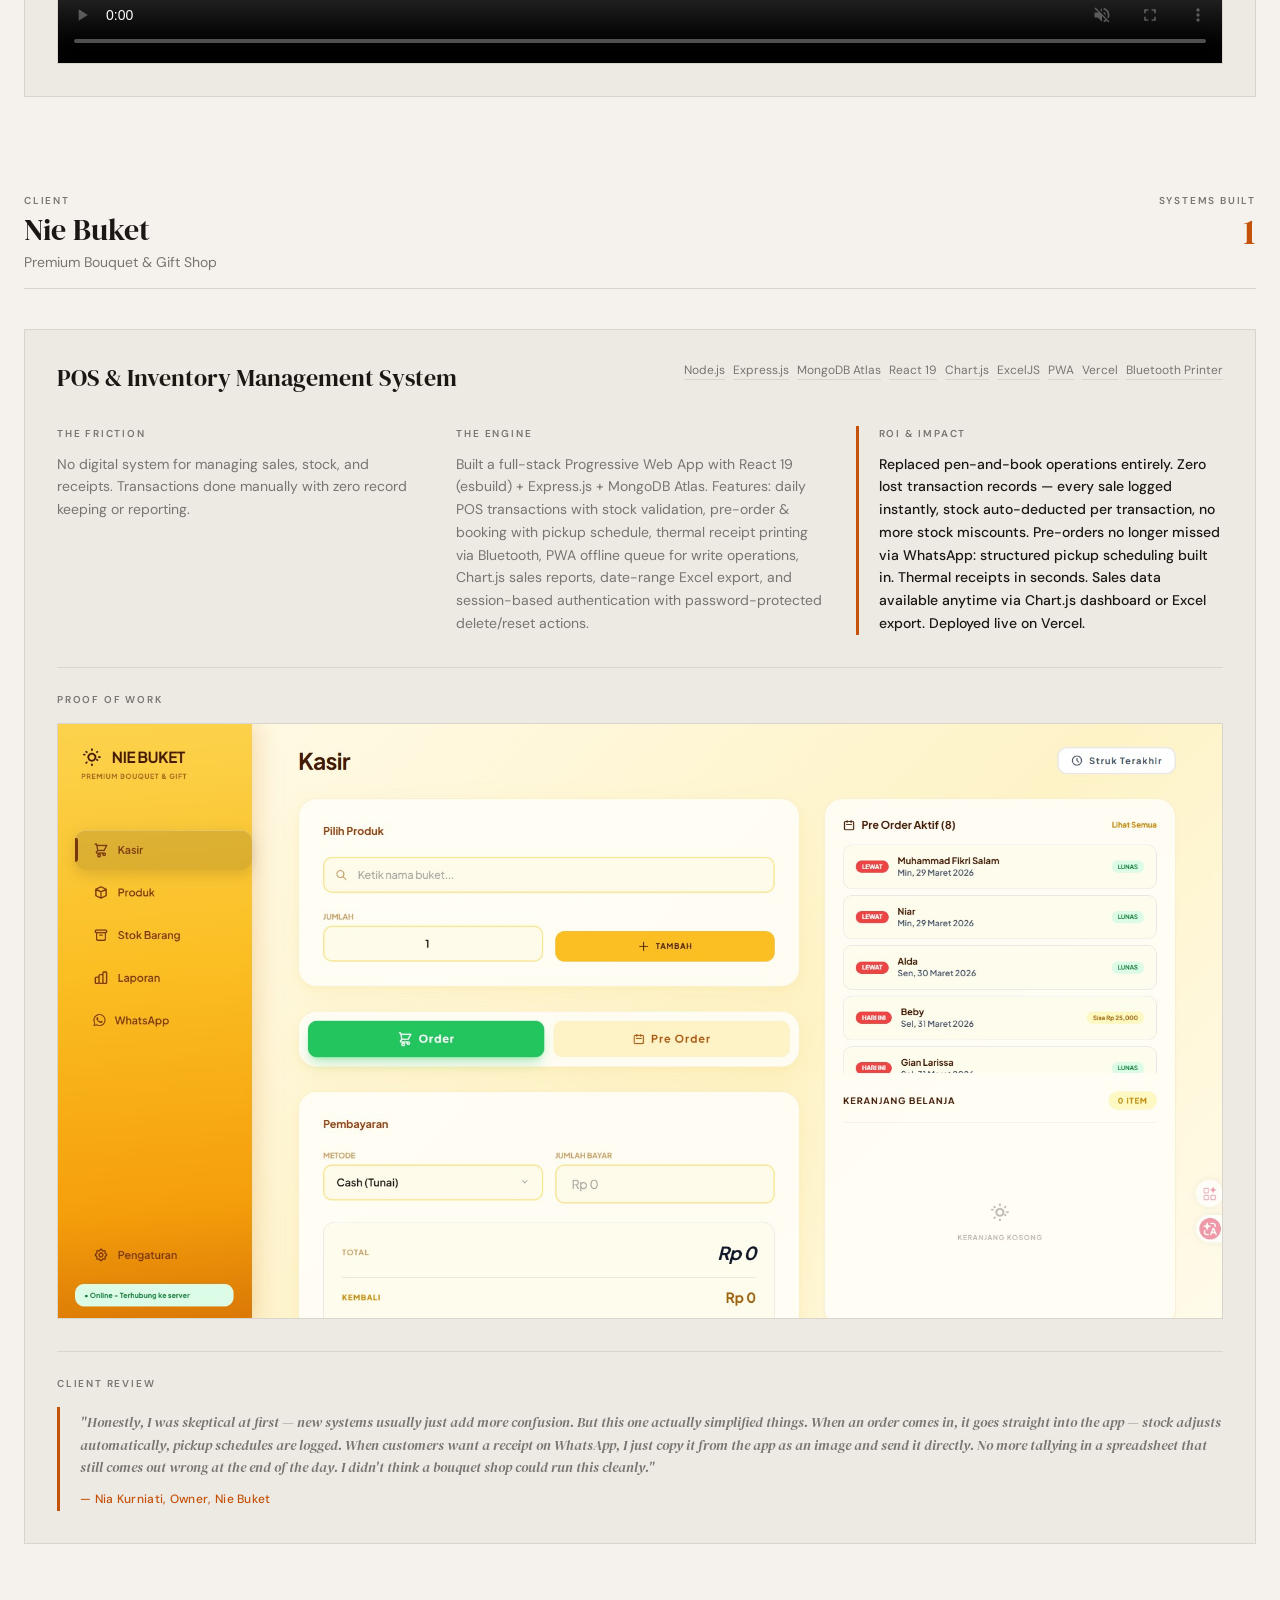
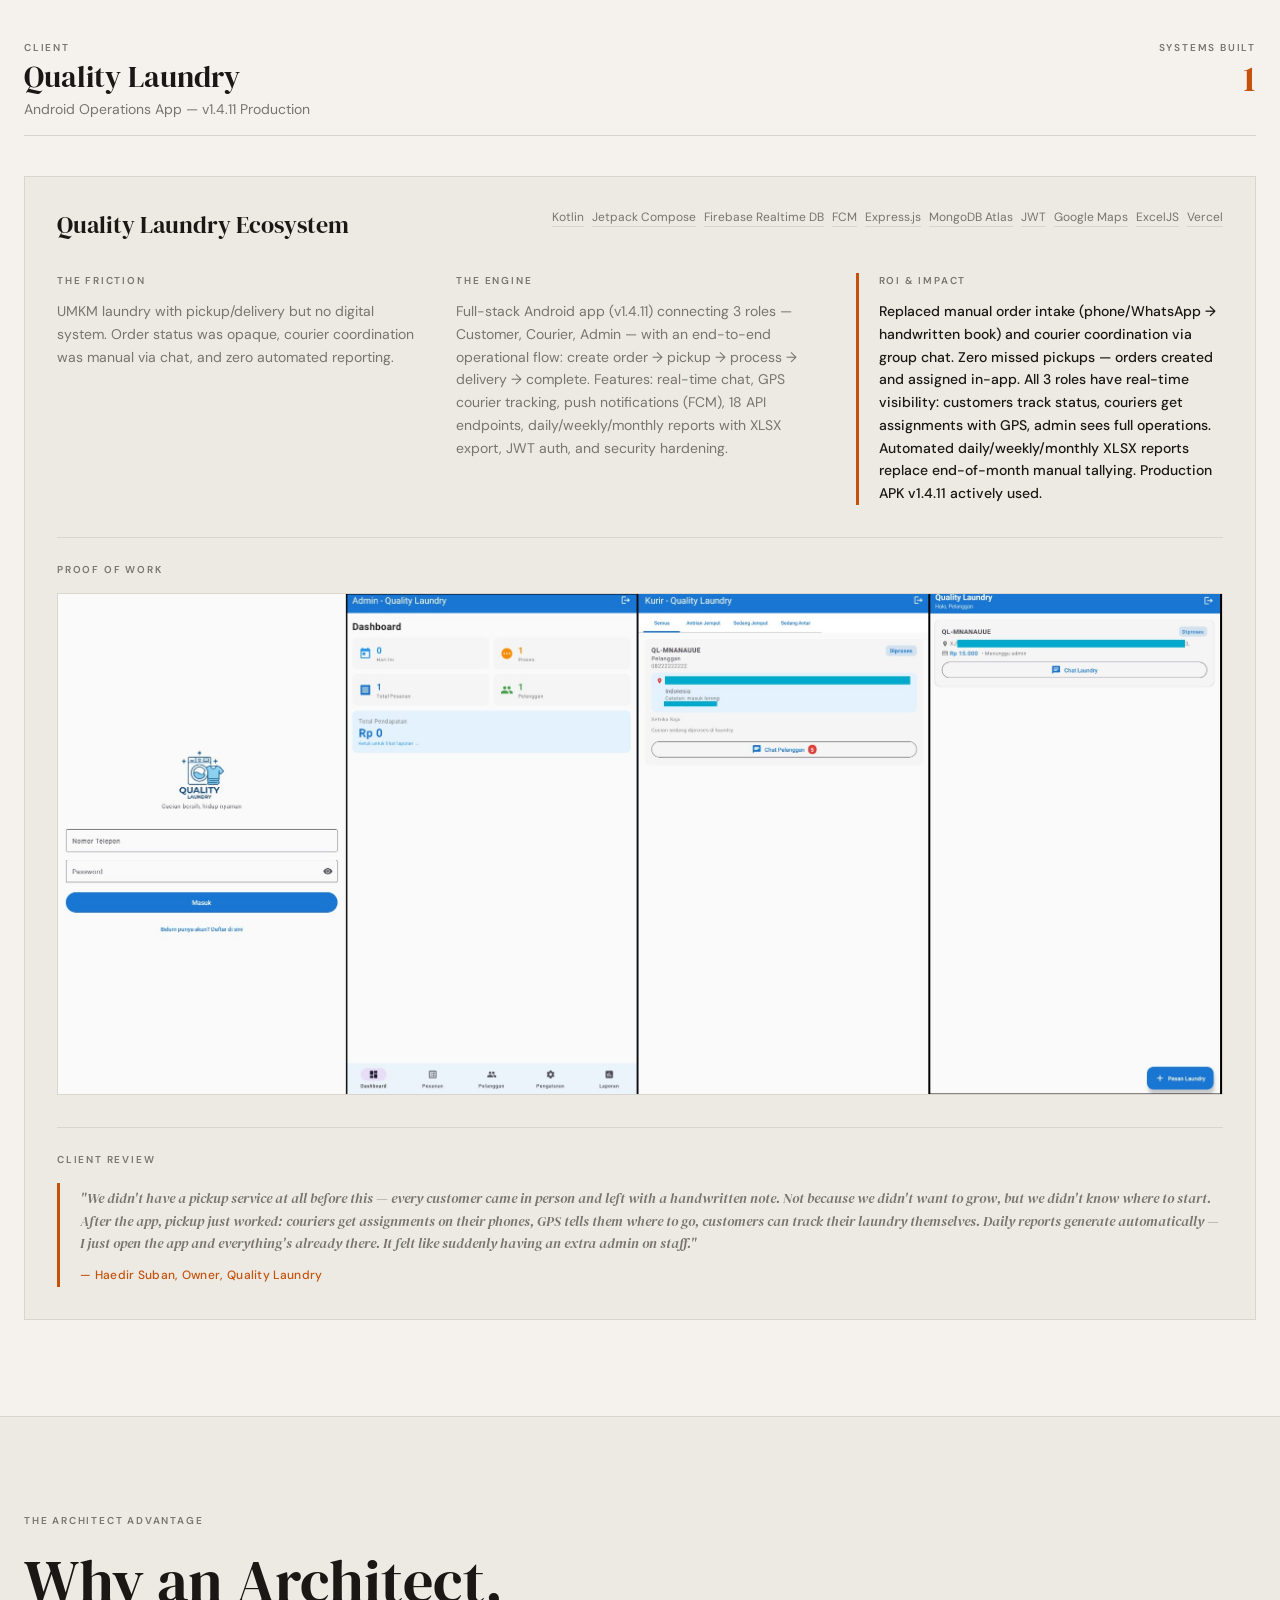
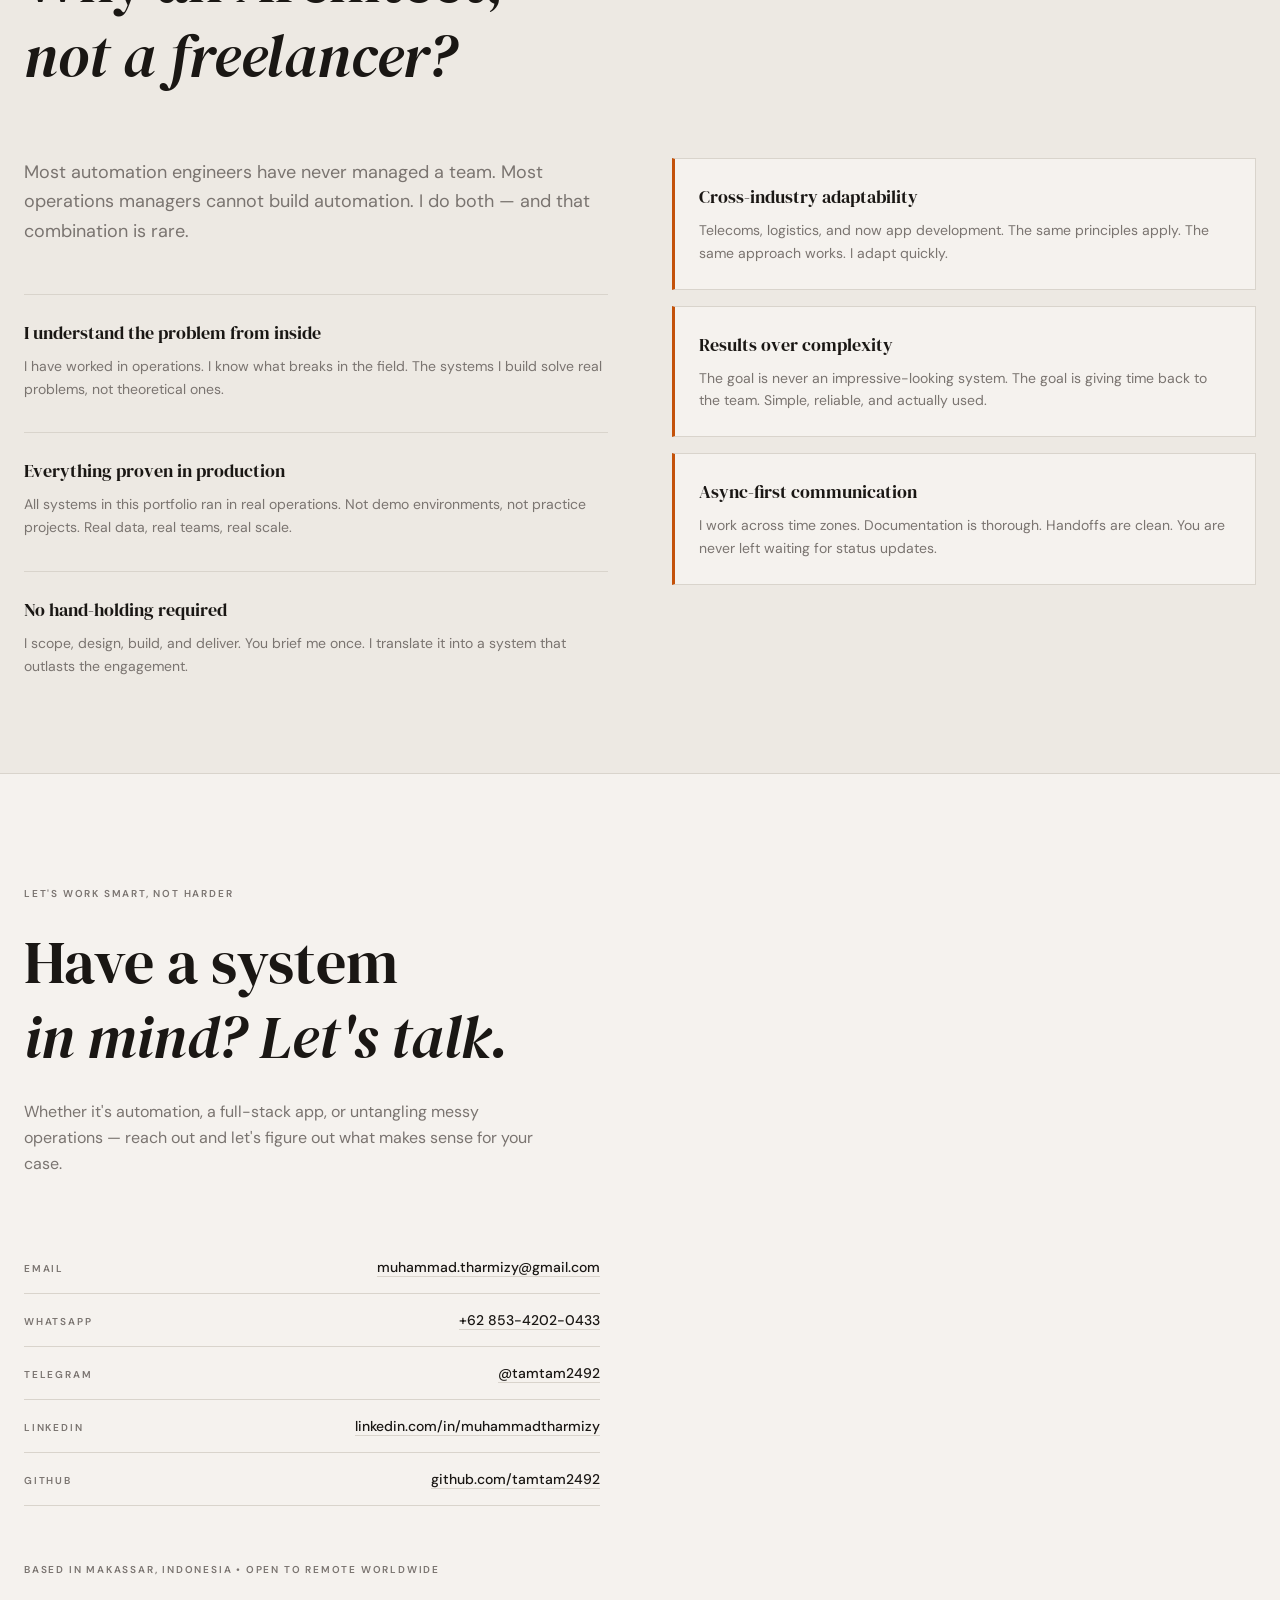
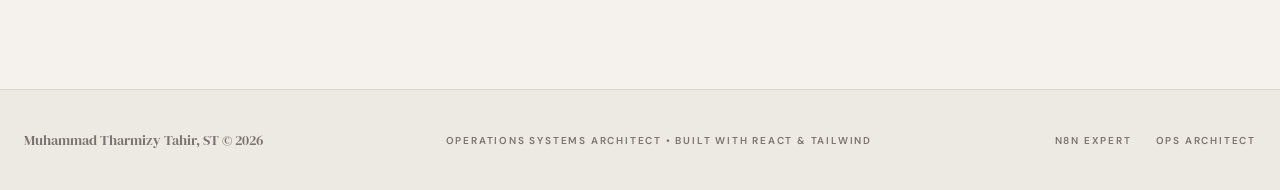
==== commit cb2ad881: "fix: cv-id stats grid 4->6 cols, remove Google Forms from Intelligence" ====
--- a/index.html
+++ b/index.html
@@ -5,7 +5,7 @@
     <meta name="viewport" content="width=device-width, initial-scale=1.0" />
     <title>Muhammad Tharmizy Tahir, ST | Operations Architect</title>
     <meta name="description" content="Muhammad Tharmizy Tahir, ST — Operations Systems Architect. Transforming operational chaos into automated precision." />
-    <script type="module" crossorigin src="/assets/index-BPEtn2hs.js"></script>
+    <script type="module" crossorigin src="/assets/index-BxzI7UJv.js"></script>
     <link rel="stylesheet" crossorigin href="/assets/index-B1QS15aL.css">
   </head>
   <body>
